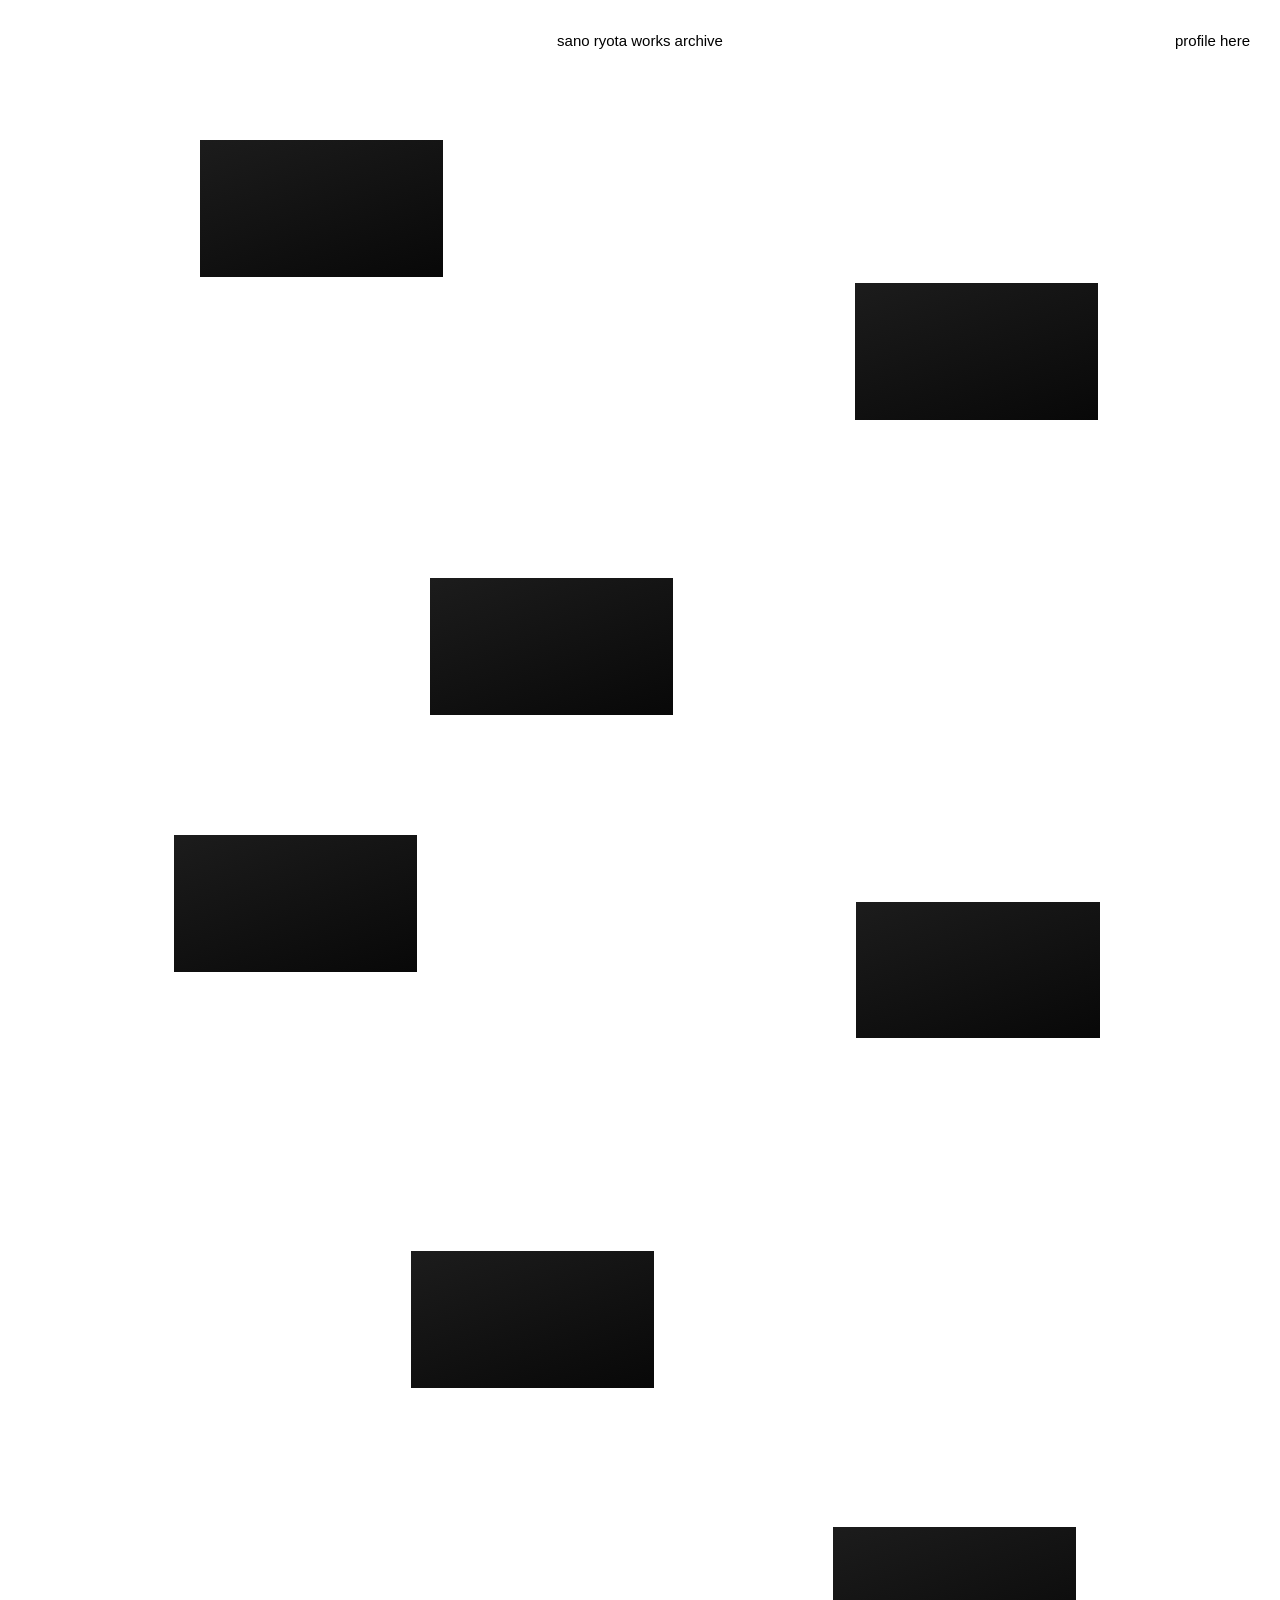
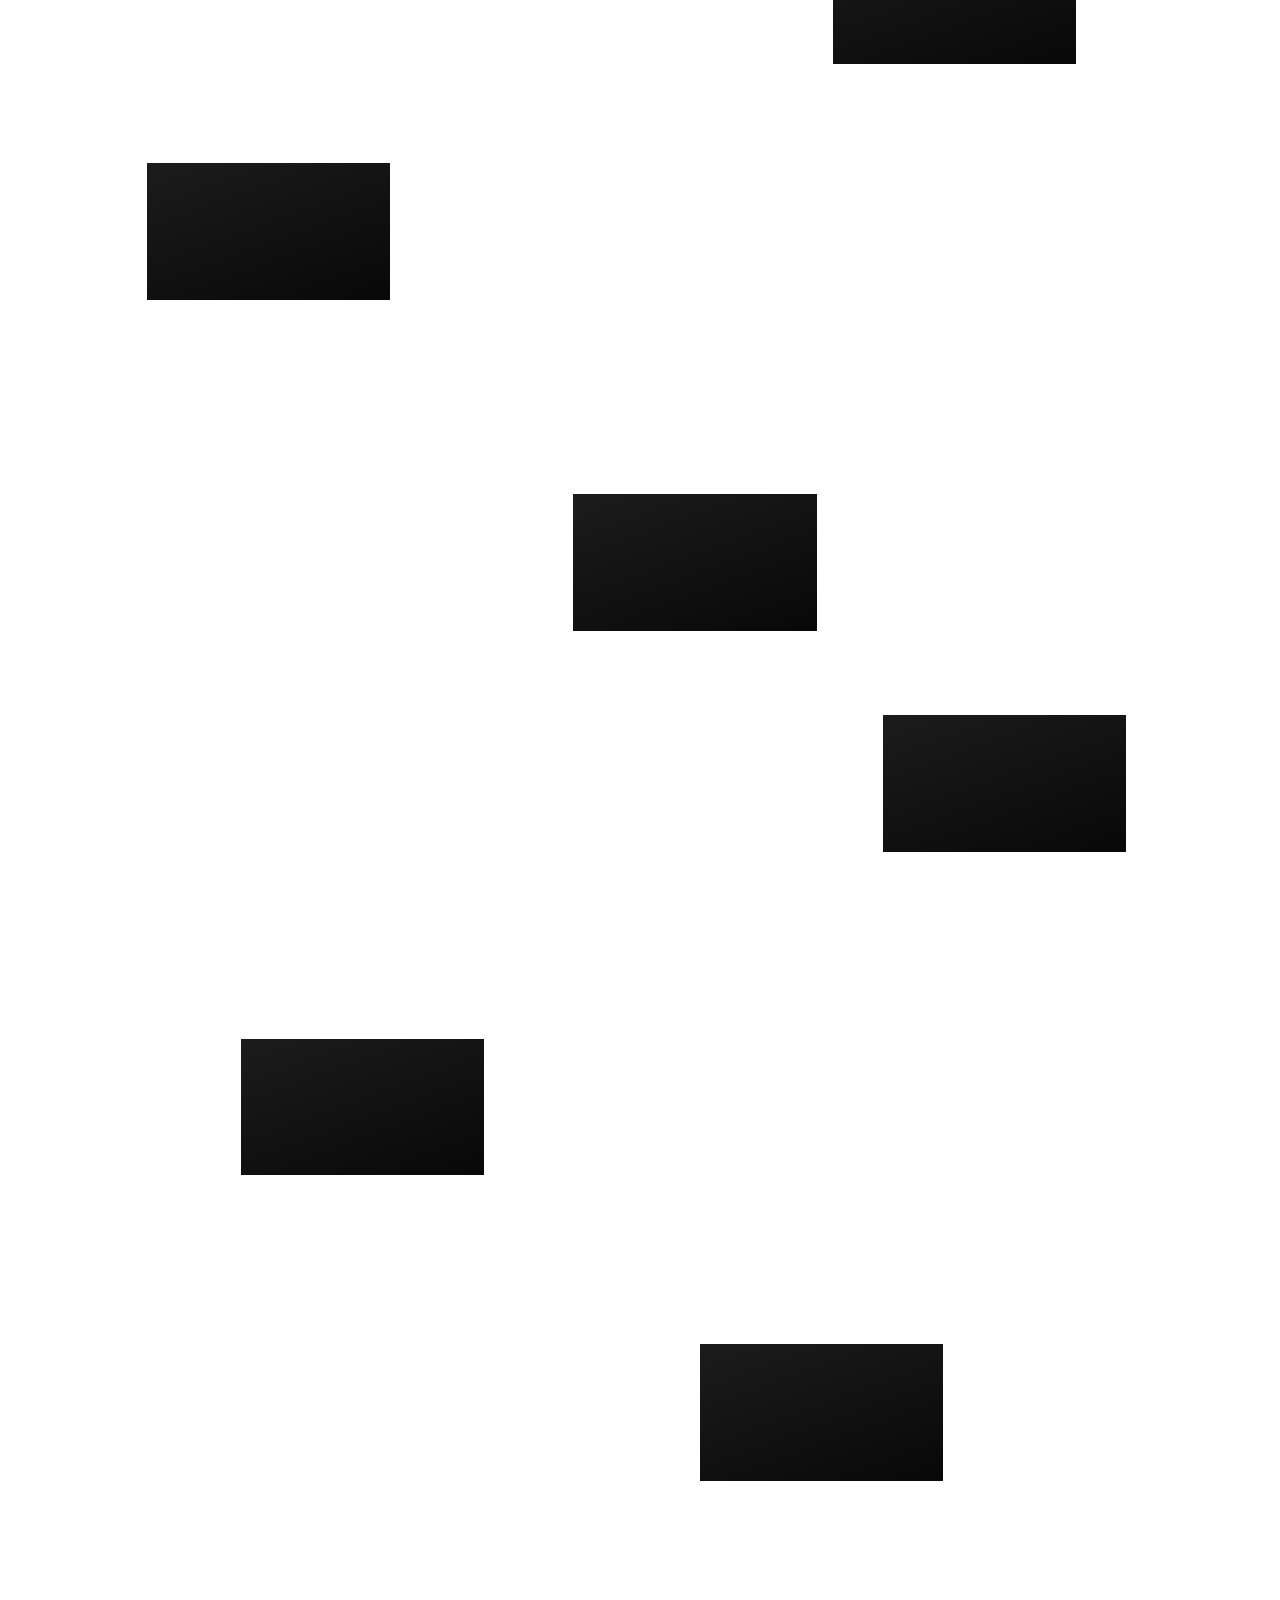
==== index.html @ 0f6a1871 "Add credit_heading_color / credit_body_color sheet keys for credit heading and contents colors Co-Au" ====
<!DOCTYPE html>
<html lang="ja">
<head>
<meta charset="UTF-8">
<meta name="viewport" content="width=device-width, initial-scale=1.0">
<meta name="theme-color" content="#ffffff">
<!-- ===== Google Analytics 4 ===== 測定IDの差し替えはこの下2か所(GA_ID)だけ ===== -->
<script>var GA_ID="G-K5GHBEW050";</script>
<script async src="https://www.googletagmanager.com/gtag/js?id=G-K5GHBEW050"></script>
<script>
  window.dataLayer=window.dataLayer||[];
  function gtag(){dataLayer.push(arguments);}
  gtag('js',new Date());
  /* GA4はIPを既定で匿名化（anonymize_ipは互換のため明示）。Google信号は無効でプライバシー最小配慮。Cookie同意バナーは付けない */
  gtag('config',GA_ID,{anonymize_ip:true,allow_google_signals:false});
</script>
<!-- gtag.js が読み込めなくても下のJSは typeof gtag==='function' ガードで安全 -->
<!-- ===== /GA4 ===== -->
<title>sano ryota works archive</title>
<!-- リンク共有時のプレビュー画像・タブのアイコン（site_image でシートから指定）-->
<meta property="og:title" id="ogTitle" content="sano ryota works archive">
<meta property="og:image" id="ogImage" content="https://lh3.googleusercontent.com/d/1kANZYppuxMJCWePFoMk7klaHJ8BlRE8Q=w800">
<meta name="twitter:card" content="summary_large_image">
<meta name="twitter:image" id="twImage" content="https://lh3.googleusercontent.com/d/1kANZYppuxMJCWePFoMk7klaHJ8BlRE8Q=w800">
<link rel="icon" id="favicon" href="https://lh3.googleusercontent.com/d/1UZ0m5Xl32j_JGDwNCfEBV87hP9CirErM=w1600">
<style>
  :root{
    --bg:#ffffff;--ink:#0a0a0a;--red:#ec3b27;
    --accent:#00DD58;  /* プロフィール/✕印/作品見出しの基調色 accent_color / 基調色 */
    --fs:15px;
    /* === トラッキング・行間・ウェイト（スプレッドシートで上書き可能 / イラレ感覚の数値）=== */
    /* 行間（行送り％：150 = 1.5倍）をセクション別に */
    --lh:1.5;          /* 全体        line_height         / 行間 */
    --title-lh:1.05;   /* 作品タイトル  title_line_height   / タイトル行間 */
    --credit-lh:1.55;  /* クレジット    credit_line_height  / クレジット行間 */
    --profile-lh:1.95; /* プロフィール本文 profile_line_height / プロフィール行間 */
    --desc-lh:1.95;    /* 作品説明文    desc_line_height    / 説明行間 */
    /* トラッキング（1/1000em：50 = 0.05em）。カーニングは 0 固定(font-kerning:none) */
    --tracking:0;      /* 全体のトラッキング  tracking / トラッキング */
    --label-gap:8px;   /* 年/カテゴリのサムネ端からの距離 label_gap / ラベル距離（px）*/
    --about-gap:0px;   /* 作品ページ ABOUT の上の余白 about_gap / ABOUT上余白（px）*/
    /* ウェイト（font-weight）をセクション別に */
    --title-w:700;     /* 作品タイトル  title_weight   / タイトルウェイト */
    --credit-w:400;    /* クレジット    credit_weight  / クレジットウェイト */
    --profile-w:400;   /* プロフィール本文 profile_weight / プロフィールウェイト */
    --desc-w:400;      /* 作品説明文    desc_weight    / 説明ウェイト */
    --label-w:400;     /* 年/カテゴリ   label_weight   / ラベルウェイト */
    --sans:"Helvetica Neue",Arial,"Yu Gothic",YuGothic,"游ゴシック体","游ゴシック","Hiragino Kaku Gothic ProN",sans-serif;
  }
  *{box-sizing:border-box;margin:0;padding:0;-webkit-tap-highlight-color:transparent;}
  button{-webkit-tap-highlight-color:transparent;outline:none;}
  html,body{background:var(--bg);color:var(--ink);overflow-x:hidden;}
  /* イラレ相当: カーニング0 / 役物規則なし / プロポーショナルメトリクスON */
  body{font-family:var(--sans);font-size:var(--fs);line-height:var(--lh);-webkit-font-smoothing:antialiased;
    letter-spacing:var(--tracking);
    font-kerning:none;                    /* カーニング0（ペアカーニング無効）*/
    font-feature-settings:"palt" 1;       /* プロポーショナルメトリクスON */
    text-spacing-trim:space-all;          /* 役物規則なし（約物の自動詰めをしない）*/
  }
  a{color:inherit;text-decoration:none;}
  /* スクロール最下部・左下のメッセージ（サイトタイトルと同じフォント・サイズ）*/
  .botmsg{display:none;position:relative;padding:24px 30px 30px;font-family:var(--sans);font-size:var(--fs);line-height:1.5;color:var(--ink);}
  .msg-trigger{cursor:pointer;display:inline-block;border-bottom:1px solid currentColor;}
  .msg-trigger::after{content:"✨";margin-left:.45em;border:0;animation:twinkle 1.3s steps(1,end) infinite;}
  @keyframes twinkle{50%{opacity:.15;}}
  .msg-reveal{display:none;max-width:680px;white-space:pre-wrap;color:var(--ink);}
  .botmsg.no-spark .msg-trigger{display:none;}          /* キラキラOFF時はトリガーごと無し（丸出し）*/
  .botmsg.no-spark .msg-reveal{animation:none;}         /* OFFはアニメ無しでプレーン表示 */
  .botmsg.show .msg-trigger{display:none;}
  .botmsg.show .msg-reveal{display:block;animation:reveal .8s cubic-bezier(.16,1,.3,1) both;}
  @keyframes reveal{from{opacity:0;filter:blur(10px);transform:translateY(10px) scale(.97);}
    to{opacity:1;filter:blur(0);transform:none;}}
  .spark{position:absolute;pointer-events:none;will-change:transform,opacity;animation:spark 1.1s ease-out forwards;}
  @keyframes spark{0%{opacity:0;transform:translateY(0) scale(.3) rotate(0);}
    25%{opacity:1;}
    100%{opacity:0;transform:translateY(-46px) scale(1.25) rotate(45deg);}}

  header{position:fixed;top:0;left:0;right:0;display:flex;justify-content:space-between;align-items:flex-start;
    padding:30px 30px;z-index:60;pointer-events:none;mix-blend-mode:difference;color:#fff;}
  header div{font-size:var(--fs);}
  header .center{position:absolute;left:50%;top:30px;transform:translateX(-50%);pointer-events:auto;cursor:pointer;}
  header .right{margin-left:auto;pointer-events:auto;cursor:pointer;display:inline-flex;align-items:center;}
  /* アイコンはヘッダー(反転合成)の外の別レイヤー。素の色のまま点滅 */
  .favico{position:fixed;width:var(--fs);height:var(--fs);object-fit:contain;z-index:61;cursor:pointer;animation:blink 1s steps(1,end) infinite;}
  @keyframes blink{50%{opacity:0;}}

  /* archive : airy %-scatter, fixed font */
  #stage{position:relative;width:100%;max-width:1500px;margin:0 auto;aspect-ratio:1600/4600;}
  .work{position:absolute;width:19%;cursor:pointer;}
  .thumb{position:relative;width:100%;aspect-ratio:16/9;overflow:hidden;background:#0c0c0c;}
  .thumb img{width:100%;height:100%;object-fit:cover;display:block;}
  .thumb .field{width:100%;height:100%;background:linear-gradient(160deg,#1c1c1c,#080808);}
  .thumb::after{content:"";position:absolute;inset:0;background:#000;opacity:0;transition:opacity .25s ease;}
  .work:hover .thumb::after{opacity:1;}                 /* hover = 黒 */
  .label{position:absolute;font-size:var(--fs);line-height:1;white-space:nowrap;color:var(--ink);font-weight:var(--label-w);--p:50%;--ph:20%;}
  /* 上ラベルは小文字ディセンダー(p,j等)の分だけ少し持ち上げ、サムネとの視覚距離を四辺で均一化 */
  .label.e-top{padding-bottom:.16em;}
  /* サムネ端からの距離は四辺とも一定（--label-gap, px指定可）*/
  .label.e-top{bottom:calc(100% + var(--label-gap));top:auto;left:var(--p);}
  .label.e-bottom{top:calc(100% + var(--label-gap));left:var(--p);}
  .label.e-left{right:calc(100% + var(--label-gap));left:auto;top:var(--p);}
  .label.e-right{left:calc(100% + var(--label-gap));top:var(--p);}

  /* overlays */
  .overlay{position:fixed;inset:0;background:#000;z-index:100;overflow-y:auto;display:flex;opacity:0;visibility:hidden;transition:opacity .5s ease .16s,visibility .5s ease;}
  .overlay.open{opacity:1;visibility:visible;transition:opacity .4s ease,visibility .4s ease;}
  /* 開閉アニメ：カードがふわっと上下しながらフェード。閉じる時もなめらかに */
  .sheet,.p-sheet{opacity:0;transform:translateY(28px) scale(.99);
    transition:opacity .5s ease .16s,transform .55s cubic-bezier(.22,1,.36,1) .16s;}
  .overlay.open .sheet,.overlay.open .p-sheet{opacity:1;transform:none;transition:opacity .45s ease,transform .55s cubic-bezier(.22,1,.36,1);}
  /* ✕印：開くときは回りながら出現。閉じるときは先に回転し始めてからゆっくり回って消える（回転は控えめ）*/
  /* 閉じる時：その場で少し回転しつつ、今より少し早めにフェードアウト */
  .closeX{opacity:0;transform:rotate(-70deg);transition:opacity .3s ease .08s,transform .5s ease;}
  .overlay.open .closeX{opacity:1;transform:none;transition:opacity .3s ease,transform .85s ease .05s;}
  /* ✕：サイズは画面幅で可変。位置は各カードの右上角に追従（狭い画面で被らず、広い画面で離れすぎない）*/
  #detail{--cw:min(95vw,1640px);}
  #profile{--cw:min(92vw,1120px);}
  .closeX{--x:clamp(104px,9vw,200px);position:fixed;top:clamp(14px,2vw,30px);
    right:max(18px,calc((100vw - var(--cw,min(95vw,1640px)))/2 - var(--x)*0.28));
    width:var(--x);height:var(--x);z-index:130;cursor:pointer;background:none;border:0;}
  .closeX:before,.closeX:after{content:"";position:absolute;left:50%;top:50%;width:calc(var(--x)*1.26);height:calc(var(--x)*0.158);background:var(--xc,var(--accent));}
  .closeX:before{transform:translate(-50%,-50%) rotate(45deg);}
  .closeX:after{transform:translate(-50%,-50%) rotate(-45deg);}
  .closeX:hover:before,.closeX:hover:after{background:#fff;}

  /* detail : video / title+meta / credit  = 3 separate columns (intentional) */
  .sheet{background:#fff;color:#000;width:95%;max-width:1640px;margin:auto;padding:56px 60px 60px;
    display:grid;grid-template-columns:2.3fr .8fr;gap:20px 46px;align-items:start;--wc:var(--accent);}
  .d-video{grid-column:1;grid-row:1;}
  .player{position:relative;width:100%;aspect-ratio:16/9;background:#111;overflow:hidden;}
  .player img{width:100%;height:100%;object-fit:cover;display:block;}
  .player .field{width:100%;height:100%;background:linear-gradient(160deg,#1c1c1c,#080808);}
  .player iframe{width:100%;height:100%;border:0;display:block;}
  .d-meta{grid-column:1;grid-row:2;}   /* タイトル/カテゴリ/制作年/受賞 を動画の下・ABOUTの上に */
  .d-meta h1{color:var(--wc);font-size:36px;font-weight:var(--title-w);line-height:var(--title-lh);}
  .d-meta .sub{color:var(--wc);font-size:var(--fs);line-height:1.4;margin-top:6px;}
  .d-meta .award{color:var(--ink);font-size:var(--fs);margin-top:10px;line-height:1.5;}
  /* 絵文字は Apple のものを使う */
  .label.trophy,.tEmoji{font-family:"Apple Color Emoji","Segoe UI Emoji","Noto Color Emoji",sans-serif;}
  /* トロフィー：作品ごとの歪んだループ(t-roam-i)に沿って一定速度で滑らかに進む */
  .label.trophy{line-height:1;white-space:normal;will-change:left,top;}
  @media (prefers-reduced-motion:reduce){.label.trophy{animation:none !important;}}
  .d-credit{grid-column:2;grid-row:1 / span 3;font-size:var(--fs);line-height:var(--credit-lh);font-weight:var(--credit-w);}
  .d-credit h2,.d-body h2{font-weight:400;font-size:var(--fs);margin-bottom:14px;}
  .d-body h2{color:var(--wc);}                              /* ABOUT見出しはアクセント */
  .d-credit h2{color:var(--credit-h-color,var(--wc));}      /* credit見出し色（既定=アクセント/作品色）credit_heading_color */
  .d-credit .role{color:var(--credit-txt-color,inherit);margin-top:14px;}  /* 役職色（既定=本文色）credit_body_color */
  .d-credit .role:first-of-type{margin-top:0;}
  .d-credit .nm{color:var(--credit-txt-color,#000);}        /* 名前色（既定=本文色）*/
  .d-body{grid-column:1;grid-row:3;font-size:var(--fs);line-height:var(--desc-lh);font-weight:var(--desc-w);max-width:700px;text-align:justify;margin-top:var(--about-gap);}
  .playbtn{position:absolute;left:50%;top:50%;transform:translate(-50%,-50%);width:82px;height:82px;border:0;border-radius:50%;background:var(--wc,var(--red));cursor:pointer;display:flex;align-items:center;justify-content:center;transition:transform .2s ease;}
  .playbtn:hover{transform:translate(-50%,-50%) scale(1.08);}
  .playbtn:after{content:"";border-left:26px solid #fff;border-top:16px solid transparent;border-bottom:16px solid transparent;margin-left:6px;}

  /* profile : same manner as detail (white card, 'credit'-style colored lowercase headers) */
  .p-sheet{background:#fff;color:#000;width:92%;max-width:1120px;margin:auto;padding:60px 64px 80px;--wc:var(--accent);}
  .p-name{color:var(--wc);font-size:40px;font-weight:700;letter-spacing:0;line-height:1.05;}
  .p-role{color:var(--wc);font-size:var(--fs);margin-top:6px;}
  .p-grid{display:grid;grid-template-columns:1.5fr .7fr;gap:56px;margin-top:48px;align-items:start;}
  .p-main{min-width:0;}                                  /* グリッド内のはみ出し防止 */
  .p-main section{margin-bottom:34px;}
  .p-main h3{color:var(--wc);font-size:var(--fs);font-weight:400;margin-bottom:14px;}
  .p-main p{font-size:var(--fs);line-height:var(--profile-lh);font-weight:var(--profile-w);max-width:620px;overflow-wrap:break-word;text-align:justify;}
  /* career / awards / skills：日付列＋内容列の2カラムグリッドで左右を揃える */
  /* row-gap は使わず行間(profile_line_height)で項目間隔を決める → セクション全体に効く */
  .p-list{display:grid;grid-template-columns:max-content 1fr;column-gap:18px;row-gap:0;font-size:var(--fs);line-height:var(--profile-lh);}
  .p-list dt{white-space:nowrap;color:#000;}
  .p-list dd{min-width:0;overflow-wrap:anywhere;}
  .p-list dd.full{grid-column:1/-1;}   /* 日付なし行は行頭(1列目左端)から */
  /* contact：横並び。下線=リンクが分かるよう維持 */
  .p-row{display:flex;gap:18px;font-size:var(--fs);line-height:var(--profile-lh);}
  .p-row span,.p-row a{min-width:0;overflow-wrap:anywhere;} /* 長文・長URLを折り返して右にはみ出さない */
  .p-row .k{min-width:92px;flex-shrink:0;}
  .p-contact .p-row .k{min-width:150px;}
  .p-main a{border-bottom:1px solid #000;}
  .p-photo .ph{width:100%;aspect-ratio:3/4;background:linear-gradient(160deg,#1c1c1c,#080808) center/cover no-repeat;}

  @media (max-width:760px){
    /* スマホ：タイトルは左、プロフィールは右で一段下げる */
    /* タイトルとプロフィールの上端を揃え、両方を少しだけ下げる */
    header{align-items:flex-start;padding:16px 18px;}
    header .center{position:static;left:auto;top:auto;transform:none;max-width:58%;}
    header .right{margin-left:auto;margin-top:0;}
    #stage{aspect-ratio:auto;max-width:none;padding:132px 20px 90px;}
    /* サムネはランダムに散らす（縦一列にしない）。端から端まで大きく振る */
    /* 横位置はJSが --mleft に入れた値を使う（モバイルのみ適用）*/
    .work{position:relative !important;left:auto !important;top:auto !important;width:54% !important;margin:0 0 108px var(--mleft,0) !important;}
    /* 上下ラベルは1行のまま（重なり防止）。横ラベルだけ収まらない時に折り返す */
    .label.e-left,.label.e-right{white-space:normal;max-width:22vw;}
    /* スマホ：visibilityを使わず、オーバーレイは常時表示・透明・クリック透過。
       カードは閉じ位置(画面下)に常駐し、transform だけでスライド開閉（即時非表示が起きない）*/
    /* 閉じ/閉じ中は透明(ホームが見える)、開いている間は白で全面カバー(ホームを隠す) */
    .overlay{background:transparent !important;opacity:1 !important;visibility:visible !important;pointer-events:none;display:block !important;transition:none !important;}
    .overlay.open{background:#fff !important;pointer-events:auto;}
    /* 閉じ：✕の回転を先に見せるため少し遅らせ、ゆっくりスライドダウン＋後半でフェードアウト */
    .sheet,.p-sheet{margin:0;width:100%;max-width:none;min-height:100vh;min-height:100dvh;
      opacity:0;transform:translateY(100vh);
      transition:transform 1s cubic-bezier(.4,0,.2,1) .16s, opacity 1s ease .16s !important;}
    /* 開く：遅延なしでスッと上がる（不透明はすぐ） */
    .overlay.open .sheet,.overlay.open .p-sheet{opacity:1 !important;transform:none !important;
      transition:transform .72s cubic-bezier(.32,.72,0,1), opacity .28s ease !important;}
    /* スマホでは✕ホバーで白くしない（タッチで張り付くため）*/
    .closeX:hover:before,.closeX:hover:after{background:var(--xc,var(--accent));}
    .closeX{top:14px;right:16px;width:104px;height:104px;}
    .closeX:before,.closeX:after{width:132px;height:20px;}
    /* min-height:100dvh でも行が引き伸ばされないよう上から詰める（内容が少ない時の大きな余白を防ぐ）*/
    .sheet{grid-template-columns:1fr;padding:26px 20px 46px;gap:18px;align-content:start;}
    .d-video,.d-meta,.d-credit,.d-body{grid-column:1 !important;grid-row:auto !important;}
    .d-meta h1{font-size:28px;}
    .p-sheet{padding:34px 22px 56px;}
    .p-name{font-size:30px;}
    .p-grid{grid-template-columns:1fr;gap:32px;margin-top:34px;}
    .p-photo{order:-1;max-width:260px;}
    /* コンタクト：横並びのまま詰めて、リンク(下線)が区切り線と紛れないようにする */
    .p-contact .p-row .k{min-width:84px;}
    .p-row{gap:12px;}
    .botmsg{padding:16px 18px 26px;}
  }
  @media (prefers-reduced-motion:reduce){*{transition:none !important;}}
</style>
</head>
<body>

<header>
  <div class="center" id="hTitle" onclick="goHome()">sano ryota works archive</div>
  <div class="right" id="hProfile" onclick="openProfile()"><span id="hProfileText">profile here</span></div>
</header>
<img class="favico" id="favicoTop" src="https://lh3.googleusercontent.com/d/1UZ0m5Xl32j_JGDwNCfEBV87hP9CirErM=w1600" alt="" onclick="openProfile()">

<main><div id="stage"></div></main>
<footer class="botmsg" id="botmsg">
  <span class="msg-trigger" id="msgTrigger" onclick="showMessage()">watch message from ryota sano</span>
  <div class="msg-reveal" id="bottomMsg"></div>
</footer>

<section id="detail" class="overlay" aria-hidden="true">
  <button class="closeX" id="dClose" aria-label="閉じる" onclick="closeAll()"></button>
  <div class="sheet" id="sheet">
    <div class="d-video"><div class="player" id="player"></div></div>
    <div class="d-meta"><h1 id="dTitle"></h1><div class="sub" id="dSub"></div><div class="award" id="dAward"></div></div>
    <div class="d-body" id="dBody"></div>
    <div class="d-credit" id="dCredit"></div>
  </div>
</section>

<section id="profile" class="overlay" aria-hidden="true">
  <button class="closeX" aria-label="閉じる" style="--xc:var(--accent)" onclick="closeAll()"></button>
  <div class="p-sheet" id="pSheet"></div>
</section>

<script>
/* ===== GA4 計測ヘルパー（gtag未読込でも落ちないようガード）=====
   ※スクロール深度・エンゲージメント時間などはGA4の「拡張計測機能」が標準で取得。
     ここで送るのは独自イベントのみ（scroll_bottom/engaged_browsing は名前が別なので二重計測にならない）。*/
function gaEv(name,params){ if(typeof gtag==="function") gtag("event",name,params||{}); }
let _gaWorkOpens=0, _gaEngaged=false, _gaCurTitle="";

/* ===== Google Sheet (col A = keyword, col B = value) ===== */
const SHEET_ID="17Mr0nny6o7xyvlWwVxq5igLhsAcyoX_6pp3pkvKRhbA";
/* 読み込むタブ（シート）名。""=一番左のシート。
   タブを分けたいときはここに名前を足す。後ろのタブが前のタブを上書き。 */
const SHEET_TABS=["", "profile", "works"];
function tabCSV(name){
  /* headers=0 必須：付けないと gviz が先頭行を見出しと誤判定し、
     プロフィール等の先頭キー群が1セルに結合されて反映されなくなる */
  const base=`https://docs.google.com/spreadsheets/d/${SHEET_ID}/gviz/tq?tqx=out:csv&headers=0`;
  return name?`${base}&sheet=${encodeURIComponent(name)}`:base;
}

/* ===== layout config (design only, not in sheet) ===== */
let PALETTE=["#00DD58","#2E7BFF","#FF4D3D","#FFC400","#B16CFF","#FF7A00"];
const layout=[
 {x:12,top:3,  yr:{e:"left",p:40,ph:36}, ca:{e:"bottom",p:10,ph:10}},
 {x:60,top:7,  yr:{e:"top",p:10,ph:10},  ca:{e:"bottom",p:55,ph:46}},
 {x:34,top:15, yr:{e:"left",p:30,ph:30}, ca:{e:"top",p:55,ph:50}},
 {x:6, top:23, yr:{e:"top",p:60,ph:46},  ca:{e:"bottom",p:10,ph:10}},
 {x:64,top:25, yr:{e:"top",p:15,ph:8},   ca:{e:"bottom",p:45,ph:40}},
 {x:28,top:34, yr:{e:"left",p:22,ph:24}, ca:{e:"bottom",p:50,ph:44}},
 {x:56,top:42, yr:{e:"top",p:55,ph:46},  ca:{e:"bottom",p:8,ph:8}},
 {x:10,top:48, yr:{e:"bottom",p:55,ph:46},ca:{e:"top",p:10,ph:10}},
 {x:40,top:56, yr:{e:"left",p:36,ph:36}, ca:{e:"top",p:55,ph:50}},
 {x:66,top:62, yr:{e:"top",p:15,ph:8},   ca:{e:"bottom",p:48,ph:42}},
 {x:18,top:71, yr:{e:"right",p:38,ph:44},ca:{e:"bottom",p:6,ph:6}},
 {x:46,top:80, yr:{e:"top",p:55,ph:44},  ca:{e:"left",p:30,ph:10}},
];
/* 作品の色：random=候補(PALETTE)から重複最小でランダム配分 / fixed=workN_colorで個別指定 */
let colors=[];
function shuffle(a){for(let i=a.length-1;i>0;i--){const j=Math.random()*(i+1)|0;[a[i],a[j]]=[a[j],a[i]];}return a;}
function recolor(){
  const W=layout.length;
  if(/^(fixed|固定)$/i.test((g("color_mode")||"").trim())){
    colors=layout.map((_,i)=>(g(`work${i+1}_color`)||"").trim()||PALETTE[i%PALETTE.length]||"#00DD58");
    return;
  }
  /* 候補を各色できるだけ均等(回数差≤1)に割り当て→シャッフル。被りを最小化 */
  const ps=shuffle((PALETTE&&PALETTE.length?PALETTE:["#00DD58"]).slice());
  const n=ps.length, base=Math.floor(W/n), extra=W%n, bag=[];
  ps.forEach((c,i)=>{const cnt=base+(i<extra?1:0);for(let k=0;k<cnt;k++)bag.push(c);});
  colors=shuffle(bag);
}
/* 初回の recolor() は DATA 定義後（boot）で呼ぶ（ここで呼ぶと DATA が未初期化でエラーになる）*/

/* ===== default content（シート未入力なら空。サンプルテキストは出さない）===== */
const DEMO_VIDEO="M7lc1UVf-VE"; /* workN_video 未入力時の埋め込みサンプル（差し替え可） */

const DEFAULTS={
  site_title:"sano ryota works archive",
  profile_label:"profile here",
  profile_name:"sano ryota",
  profile_role:"filmmaker / director",
  profile_about:"実写映像からプロジェクションマッピング等のフル3DCGまで横断した幅広い映像制作を行う。企画・演出から、編集・カラーグレーディング・サウンドデザインなどポストプロダクションまで一貫して担当し、最終的な作品のクオリティ担保を行う。チーム制作ではディレクターとして、演出意図を具体的な制作工程へ落とし込み、プロジェクトを牽引する。",
  profile_career:"2004.8  新潟県新潟市生まれ\n2020.4  万代高等学校 英語理数科 入学\n2023.4  長岡造形大学 デザイン学科 入学",
  profile_awards:"2025.4  大阪・関西万博 シャインハットプロジェクションマッピング 上映作品選出\n2025.11  東京国際プロジェクションマッピングアワードVol.10 上映作品選出\n2025.11  にいがたデジコングランプリ 動画部門 グランプリ受賞\n2026.4  ACジャパン広告学生賞 CM映像部門 優秀賞受賞",
  profile_skills:"DaVinci Resolve / Blender / Premiere Pro / Illustrator / Lightroom\nLanguage: English (TOEIC L&R 820, 英検 準1級)",
  profile_mail:"sanoryootaa@gmail.com",
  profile_instagram:"https://www.instagram.com/sanoryootaa/",
  profile_youtube:"https://www.youtube.com/@sanoryootaa",
  profile_photo:"",
  /* design : 行間（行送り％ 150=1.5倍）セクション別 */
  line_height:"150",
  title_line_height:"105",
  credit_line_height:"155",
  profile_line_height:"195",
  desc_line_height:"195",
  /* design : トラッキング（1/1000em 50=0.05em）。カーニングはCSSで0固定 */
  tracking:"0",
  /* 年/カテゴリのサムネ端からの距離（px）*/
  label_gap:"8",
  about_gap:"0",           /* 作品ページ ABOUT の上の余白（px）*/
  /* 色（プロフィールシートで変更可）*/
  bg_color:"#ffffff",      /* 背景色 */
  text_color:"#0a0a0a",    /* 文字色 */
  accent_color:"#00DD58",  /* プロフィール/✕印/作品見出しの基調色 */
  credit_heading_color:"", /* credit 見出しの色（空=アクセント/作品色）*/
  credit_body_color:"",    /* credit の役職・名前の色（空=本文色）*/
  work_colors:"",          /* 作品アクセント候補（カンマ区切り）空なら既定6色 */
  color_mode:"random",     /* random=候補から重複最小でランダム / fixed=workN_colorで個別指定 */
  site_image:"",           /* リンク共有時のプレビュー画像・タブのアイコン */
  trophy_speed:"1",        /* トロフィーの速さ（大きいほど速い。1=標準）*/
  message:"",              /* 最下部・左下に出すメッセージ */
  message_sparkle:"on",    /* メッセージのキラキラ演出 on/off */
  demo_video:DEMO_VIDEO,   /* workN_video が空の作品で使うフォールバック動画（URL/ID）*/
  /* design : ウェイト（400=標準, 700=太字）セクション別 */
  title_weight:"700",
  credit_weight:"400",
  profile_weight:"400",
  desc_weight:"400",
  label_weight:"400",
};

/* スプレッドシートで日本語キーでも書けるようにする別名 */
const KEY_ALIASES={
  "行間":"line_height",
  "タイトル行間":"title_line_height",
  "クレジット行間":"credit_line_height",
  "プロフィール行間":"profile_line_height",
  "説明行間":"desc_line_height",
  "トラッキング":"tracking",
  "ラベル距離":"label_gap",
  "ABOUT上余白":"about_gap",
  "背景色":"bg_color",
  "文字色":"text_color",
  "基調色":"accent_color",
  "クレジット見出し色":"credit_heading_color",
  "クレジット本文色":"credit_body_color",
  "作品色":"work_colors",
  "カラーモード":"color_mode",
  "サイト画像":"site_image",
  "OGP画像":"site_image",
  "トロフィー速度":"trophy_speed",
  "メッセージ":"message",
  "キラキラ":"message_sparkle",
  "デモ動画":"demo_video",
  "タイトルウェイト":"title_weight",
  "クレジットウェイト":"credit_weight",
  "プロフィールウェイト":"profile_weight",
  "説明ウェイト":"desc_weight",
  "ラベルウェイト":"label_weight",
};
for(let n=1;n<=layout.length;n++){        /* 未入力は空（サンプルを出さない）*/
  DEFAULTS[`work${n}_title`]="";
  DEFAULTS[`work${n}_category`]="";
  DEFAULTS[`work${n}_year`]="";
  DEFAULTS[`work${n}_thumb`]="";
  DEFAULTS[`work${n}_video`]="";
  DEFAULTS[`work${n}_desc`]="";
  DEFAULTS[`work${n}_credit`]="";
  DEFAULTS[`work${n}_award`]="";   /* 受賞歴。書かれている作品だけサムネにトロフィーを付ける */
  DEFAULTS[`work${n}_color`]="";   /* fixedモード時の作品ごとの色 */
}

/* トロフィー：作品ごとに「歪んだ閉ループ」を生成し、それに沿って一定速度で滑らかに進む（揺れない）。
   円ではなく各々違う形なので色々な方向へ動き、端でふわっと折り返す。 */
const rnd=(a,b)=>+(a+Math.random()*(b-a)).toFixed(1);
const trophy=layout.map((_,idx)=>{
  const N=14;                                  /* 頂点を増やして滑らかな円軌道に（跳ね返り感を消す）*/
  const start=Math.random()*Math.PI*2;
  const dir=Math.random()<.5?1:-1;             /* 回る向き */
  const rx=rnd(54,74), ry=rnd(60,84);          /* ループ半径(%) 少し外側へ */
  const wob=rnd(0.06,0.16), wph=Math.random()*Math.PI*2, wn=2+Math.floor(Math.random()*2); /* ゆるい楕円のうねり */
  const pts=[];
  for(let k=0;k<N;k++){
    const ang=start+dir*(k/N)*Math.PI*2;
    const m=1+wob*Math.sin(wn*ang+wph);        /* なだらかに半径を変化（カクつかない）*/
    pts.push([ +(50+Math.cos(ang)*rx*m).toFixed(1), +(50+Math.sin(ang)*ry*m).toFixed(1) ]);
  }
  return {pts, dur:rnd(3.5,6), delay:rnd(-6,0)};  /* 一定速度・位相ばらし */
});
/* 上で作った各ループを @keyframes として注入 */
(function injectTrophyKeyframes(){
  let css="";
  trophy.forEach((T,i)=>{
    let frames="";
    for(let k=0;k<=T.pts.length;k++){
      const p=T.pts[k%T.pts.length];
      frames+=`${(k/T.pts.length*100).toFixed(1)}%{left:${p[0]}%;top:${p[1]}%;}`;
    }
    css+=`@keyframes t-roam-${i}{${frames}}`;
  });
  const s=document.createElement("style");s.textContent=css;document.head.appendChild(s);
})();

/* ===== CSV ===== */
function parseCSV(t){const rows=[];let row=[],cur="",q=false;
  for(let i=0;i<t.length;i++){const c=t[i];
    if(q){if(c==='"'){if(t[i+1]==='"'){cur+='"';i++;}else q=false;}else cur+=c;}
    else{if(c==='"')q=true;else if(c===','){row.push(cur);cur="";}
      else if(c==='\n'){row.push(cur);rows.push(row);row=[];cur="";}
      else if(c!=='\r')cur+=c;}}
  if(cur!==""||row.length){row.push(cur);rows.push(row);}return rows;}

async function loadTab(name){
  try{
    const r=await fetch(tabCSV(name),{cache:"no-store"});
    if(!r.ok)return {};
    let text=await r.text();
    text=text.replace(/^﻿/,""); /* 先頭セルの BOM を除去（最初のキーが反応しない原因）*/
    const rows=parseCSV(text);const m={};
    rows.forEach(row=>{
      let k=(row[0]||"").trim();const v=(row[1]||"").trim();
      if(KEY_ALIASES[k])k=KEY_ALIASES[k]; /* 日本語キーを正規キーへ */
      if(k&&v)m[k]=v;});
    return m;
  }catch(e){return {};}
}
/* 複数タブを読み込んで結合（後ろのタブが優先）*/
async function loadSheet(){
  const maps=await Promise.all(SHEET_TABS.map(loadTab));
  return Object.assign({},...maps);
}

/* ===== helpers ===== */
function ytId(s){
  s=(s||"").trim();
  if(!s) s=(g("demo_video")||"").trim();   /* workN_video 未入力なら demo_video キーを使う */
  if(!s) return DEMO_VIDEO;
  const m=s.match(/(?:v=|youtu\.be\/|embed\/)([\w-]{6,})/);return m?m[1]:s;
}
/* Google Drive 等の共有リンクを <img> で表示できる直リンクへ変換 */
function imgURL(s){
  if(!s)return "";
  s=s.trim();
  const m=s.match(/\/d\/([\w-]+)/)||s.match(/[?&]id=([\w-]+)/);
  if(m)return `https://drive.google.com/thumbnail?id=${m[1]}&sz=w2000`;
  return s;
}
/* イラレ感覚の数値を CSS 値へ変換 */
function toLS(v){ /* 字詰め：トラッキング 1/1000em（50→0.05em）。単位付きはそのまま */
  v=(v+"").trim(); if(v==="")return "0";
  if(/[a-z%]/i.test(v))return v;
  const n=parseFloat(v); return isNaN(n)?"0":(n/1000)+"em";
}
function toLH(v){ /* 行間：行送り％（150→1.5）。1.5 のような倍率もそのまま受ける */
  v=(v+"").trim(); if(v==="")return "normal";
  if(v.endsWith("%"))return (parseFloat(v)/100)||"normal";
  const n=parseFloat(v); if(isNaN(n))return v;
  return n>=10 ? n/100 : n;
}
function toPX(v){ /* 数値だけなら px を補う。単位付きはそのまま */
  v=(v+"").trim(); if(v==="")return "0";
  return /[a-z%]/i.test(v)?v:v+"px";
}
function creditHTML(txt){
  return txt.split("\n").map(l=>{l=l.trim();if(!l)return "";
    return l.endsWith("/")?`<div class="role">${l}</div>`:`<div class="nm">${l}</div>`;}).join("");
}

/* ===== render ===== */
let DATA={};
function g(k){return (DATA[k]!=null&&DATA[k]!=="")?DATA[k]:DEFAULTS[k];}

/* 散らばりはそのまま、作品帯を左右中央に揃える（左右余白を均等化）＋もう少し右へ */
const WORK_W=19;
const X_SHIFT=((100-Math.max(...layout.map(L=>L.x+WORK_W)))-Math.min(...layout.map(L=>L.x)))/2;

/* 年・カテゴリのラベル位置を毎回ランダムに。年とカテゴリは別の辺に置き、
   画面端の作品では外側の辺(left/right)を避けて見切れを防ぐ */
const labelCfg=layout.map(L=>{
  const left=L.x+X_SHIFT;
  let allow=["top","bottom","left","right"];
  if(left<14) allow=allow.filter(e=>e!=="left");
  if(left+WORK_W>86) allow=allow.filter(e=>e!=="right");
  const pk=()=>allow[Math.floor(Math.random()*allow.length)];
  const e1=pk(); let e2; do{e2=pk();}while(e2===e1);
  const pp=()=>+(16+Math.random()*58).toFixed(0);   /* 辺上の位置 16〜74% */
  return {yr:{e:e1,p:pp()}, ca:{e:e2,p:pp()}};
});

/* PC：作品位置を毎回わずかに揺らす（順番・全体配置はそのまま）。
   縦はステージが非常に高いので小さめ＆やや下方向寄りにし、上はヘッダーに被らないようクランプ */
const jitter=layout.map(()=>({dx:rnd(-6,6), dy:rnd(-0.7,1.4)}));

/* スマホ用：毎回ランダムな横位置(margin-left%)。サイドにラベルが付く作品はその側に余白を確保し、画面外に出ないようにする */
const MWORK_W=54;                 /* スマホの作品幅(%) CSSと一致させる */
const M_SIDE=16;                  /* 左右ラベルに要る余白(%) */
const mobileX=labelCfg.map(c=>{
  let lo=2, hi=100-MWORK_W-2;     /* 既定 2%〜44% */
  if(c.yr.e==="left"||c.ca.e==="left")   lo=Math.max(lo,M_SIDE);
  if(c.yr.e==="right"||c.ca.e==="right") hi=Math.min(hi,100-MWORK_W-M_SIDE);
  return +(lo+Math.random()*(hi-lo)).toFixed(1);
});

function buildArchive(){
  const stage=document.getElementById("stage");stage.innerHTML="";
  const tSpeed=parseFloat(g("trophy_speed"))||1;   /* 大きいほど速い */
  layout.forEach((L,i)=>{
    const n=i+1,col=colors[i];
    const thumb=imgURL(g(`work${n}_thumb`));
    const el=document.createElement("div");el.className="work";
    el.style.left=(L.x+X_SHIFT+jitter[i].dx)+"%";
    el.style.top=Math.max(3,L.top+jitter[i].dy)+"%";   /* 上はヘッダーに被らないよう最低3% */
    el.style.setProperty("--mleft",mobileX[i]+"%");   /* スマホ時のランダム横位置（モバイルCSSでのみ適用。PCのabsoluteを右へずらさない）*/
    const inner=thumb?`<img src="${thumb}" alt="">`:`<div class="field"></div>`;
    const trophyHTML=g(`work${n}_award`)
      ?`<span class="label trophy" style="animation:t-roam-${i} ${(trophy[i].dur/tSpeed).toFixed(2)}s linear infinite;animation-delay:${(trophy[i].delay/tSpeed).toFixed(2)}s" title="${g(`work${n}_award`)}">🏆</span>`
      :"";
    const lc=labelCfg[i];
    el.innerHTML=`<div class="thumb">${inner}</div>`+
      `<span class="label year e-${lc.yr.e}" style="--p:${lc.yr.p}%;--ph:${lc.yr.p}%">${g(`work${n}_year`)}</span>`+
      `<span class="label cat e-${lc.ca.e}" style="--p:${lc.ca.p}%;--ph:${lc.ca.p}%">${g(`work${n}_category`)}</span>`+
      trophyHTML;
      el.addEventListener("click",()=>openDetail(n,col));
    stage.appendChild(el);
  });
}
function buildHeaderProfile(){
  document.getElementById("hTitle").textContent=g("site_title");
  document.getElementById("hProfileText").textContent=g("profile_label");
  const msg=g("message");
  document.getElementById("bottomMsg").textContent=msg;
  const fb=document.getElementById("botmsg");
  fb.style.display=msg?"block":"none";                     /* メッセージが有る時だけ表示（既定は非表示）*/
  const on=sparkleOn();
  fb.classList.toggle("no-spark",!on);                     /* キラキラ on/off */
  if(!on)fb.classList.add("show");                         /* OFFはトリガー無しで丸出し */
  placeFavico();
  /* タブ名・リンクプレビュー画像・アイコン */
  document.title=g("site_title");
  const sImg=imgURL(g("site_image"));
  document.getElementById("ogTitle").content=g("site_title");
  if(sImg){
    document.getElementById("ogImage").content=sImg;
    document.getElementById("twImage").content=sImg;
    document.getElementById("favicon").href=sImg;
  }
  /* 1行=1項目。先頭が日付(数字始まり)ならそれを左列、残りを右列に。区切りは半角/全角スペース・タブのいずれでもOK */
  const rows=s=>{
    const items=s.split("\n").filter(x=>x.trim()).map(line=>{
      line=line.trim();
      const m=line.match(/^([0-9][0-9.\/-]*)[\s　]+([\s\S]+)$/);
      if(m){const body=m[2].replace(/[\s　]+/g," ").trim();
        return `<dt>${m[1]}</dt><dd>${body}</dd>`;}
      return `<dd class="full">${line}</dd>`; /* 日付なしは2列ぶち抜きで行頭から */
    }).join("");
    return `<div class="p-list">${items}</div>`;
  };
  const photo=imgURL(g("profile_photo"));
  document.getElementById("pSheet").innerHTML=
    `<h1 class="p-name">${g("profile_name")}</h1>
     <div class="p-role">${g("profile_role")}</div>
     <div class="p-grid">
       <div class="p-main">
         <section><h3>about me</h3><p>${g("profile_about")}</p></section>
         <section><h3>career</h3>${rows(g("profile_career"))}</section>
         <section><h3>awards &amp; screenings</h3>${rows(g("profile_awards"))}</section>
         <section><h3>skills</h3>${rows(g("profile_skills"))}</section>
         <section class="p-contact"><h3>contact</h3>
           <div class="p-row"><span class="k">mail</span><a href="mailto:${g("profile_mail")}" onclick="gaEv('contact_click',{label:'mail'})">${g("profile_mail")}</a></div>
           <div class="p-row"><span class="k">instagram</span><a href="${g("profile_instagram")}" target="_blank" rel="noopener" onclick="gaEv('sns_click',{platform:'instagram'})">${g("profile_instagram").replace(/^https?:\/\/(www\.)?/,"")}</a></div>
           <div class="p-row"><span class="k">youtube</span><a href="${g("profile_youtube")}" target="_blank" rel="noopener" onclick="gaEv('sns_click',{platform:'youtube'})">${g("profile_youtube").replace(/^https?:\/\/(www\.)?/,"")}</a></div>
         </section>
       </div>
       <div class="p-photo"><div class="ph" ${photo?`style="background-image:url('${photo}')"`:""}></div></div>
     </div>`;
}

/* ===== detail ===== */
const detail=document.getElementById("detail");
function openDetail(n,col){
  document.getElementById("sheet").style.setProperty("--wc",col);
  document.getElementById("dClose").style.setProperty("--xc",col);
  const thumb=imgURL(g(`work${n}_thumb`));
  const poster=thumb?`<img src="${thumb}" alt="">`:`<div class="field"></div>`;
  document.getElementById("player").innerHTML=
    poster+`<button class="playbtn" aria-label="再生" onclick="playVideo('${ytId(g(`work${n}_video`))}')"></button>`;
  document.getElementById("dTitle").textContent=g(`work${n}_title`);
  document.getElementById("dSub").textContent=`${g(`work${n}_category`)}, ${g(`work${n}_year`)}`;
  const aw=g(`work${n}_award`);
  document.getElementById("dAward").innerHTML=aw?`<span class="tEmoji">🏆</span> ${aw}`:"";
  document.getElementById("dCredit").innerHTML=`<h2>credit</h2>`+creditHTML(g(`work${n}_credit`));
  const body=document.getElementById("dBody");
  body.innerHTML=`<h2>about</h2><span class="d-text"></span>`;
  body.querySelector(".d-text").textContent=g(`work${n}_desc`);
  show(detail);
  setState("#work-"+n);
  /* GA4: 作品ポップアップを開いた（作品別閲覧数）+ 1訪問で2回以上開いたら engaged_browsing を1回だけ */
  _gaCurTitle=g(`work${n}_title`);
  gaEv("work_open",{work_title:g(`work${n}_title`),work_category:g(`work${n}_category`),work_date:g(`work${n}_year`)});
  if(++_gaWorkOpens>=2 && !_gaEngaged){_gaEngaged=true;gaEv("engaged_browsing");}
}
function playVideo(id){
  document.getElementById("player").innerHTML=
    `<iframe src="https://www.youtube-nocookie.com/embed/${id}?autoplay=1&rel=0" title="video" allow="autoplay; encrypted-media; fullscreen" allowfullscreen></iframe>`;
  /* GA4: 再生ボタンは autoplay=1 で即再生されるため、ここを「再生開始」とみなして送信。
     ※YouTube IFrame Player API での厳密な再生検知は、既存の埋め込み実装を変えるリスク・複雑化を避けるため未使用。 */
  gaEv("video_play",{work_title:_gaCurTitle});
}
function openProfile(){show(document.getElementById("profile"));setState("#profile");gaEv("about_open");}
/* サイトタイトル：全て閉じてトップへスクロール */
function goHome(){closeAll();window.scrollTo({top:0,behavior:"smooth"});}
/* キラキラ演出のon/off（off,0,false,no,オフ,なし でOFF）*/
function sparkleOn(){return !/^(off|0|false|no|オフ|なし)$/i.test((g("message_sparkle")||"").trim());}
/* メッセージを開く＋無駄にキラキラ */
function showMessage(){
  const f=document.getElementById("botmsg");if(!f)return;
  f.classList.add("show");
  if(!sparkleOn())return;                 /* OFFならスパークルを出さない */
  for(let i=0;i<18;i++){
    const s=document.createElement("span");s.className="spark";s.textContent="✨";
    s.style.left=(20+Math.random()*300)+"px";
    s.style.top=(16+Math.random()*52)+"px";
    s.style.fontSize=(9+Math.random()*15)+"px";
    s.style.animationDelay=(Math.random()*0.55).toFixed(2)+"s";
    f.appendChild(s);
    setTimeout(()=>s.remove(),2200);
  }
}
/* 点滅アイコンを「profile here」テキストの直前に配置（小文字に合わせ少し下げる）*/
function placeFavico(){
  const t=document.getElementById("hProfileText"),ic=document.getElementById("favicoTop");
  if(!t||!ic)return;
  const r=t.getBoundingClientRect();
  ic.style.top=(r.top+r.height*0.5-ic.offsetHeight/2+2)+"px";
  ic.style.left=(r.left-ic.offsetWidth-7)+"px";
}
window.addEventListener("resize",placeFavico);
window.addEventListener("load",placeFavico);
function show(n){n.classList.add("open");n.setAttribute("aria-hidden","false");n.scrollTop=0;document.body.style.overflow="hidden";placeCloseX();}
/* ✕をカードの右上角に合わせる（広い画面=中央寄りのカード角へ、背の高い内容=上端付近へ）。
   スマホは固定配置のままにするため何もしない（CSSに任せる）。*/
function placeCloseX(){
  const mobile=window.innerWidth<=760;
  document.querySelectorAll(".overlay").forEach(ov=>{
    const x=ov.querySelector(".closeX");if(!x)return;
    if(mobile||!ov.classList.contains("open")){x.style.top=x.style.left=x.style.right="";return;}
    const card=ov.querySelector(".sheet,.p-sheet");if(!card)return;
    const xw=x.offsetWidth;
    const cardTop=card.offsetTop-ov.scrollTop;                 /* transformの影響を受けない実位置 */
    const cardRight=card.offsetLeft+card.offsetWidth;
    x.style.top=Math.max(14,cardTop-xw*0.30)+"px";
    x.style.left=Math.min(window.innerWidth-xw,cardRight-xw*0.72)+"px";
    x.style.right="auto";
  });
}
window.addEventListener("resize",placeCloseX);
function closeAll(){
  document.querySelectorAll(".overlay").forEach(o=>{o.classList.remove("open");o.setAttribute("aria-hidden","true");});
  document.getElementById("player").innerHTML="";document.body.style.overflow="";
  setState("");
}
document.addEventListener("keydown",e=>{if(e.key==="Escape")closeAll();});

/* ===== 状態保持：URLハッシュに現在の表示を記録し、再読み込みで復元 ===== */
function setState(h){history.replaceState(null,"",h||location.pathname+location.search);}
function restoreState(){
  const h=location.hash;
  if(h==="#profile"){openProfile();return;}
  const m=h.match(/^#work-(\d+)$/);
  if(m){const n=+m[1];if(n>=1&&n<=layout.length)openDetail(n,colors[n-1]);}
}

/* ===== design : 字詰め・行間をスプレッドシート値で反映 ===== */
function applyDesign(){
  const r=document.documentElement.style;
  const lh=(v,k)=>r.setProperty(v,toLH(g(k)));
  const ls=(v,k)=>r.setProperty(v,toLS(g(k)));
  /* 行間（行送り％）*/
  lh("--lh",        "line_height");
  lh("--title-lh",  "title_line_height");
  lh("--credit-lh", "credit_line_height");
  lh("--profile-lh","profile_line_height");
  lh("--desc-lh",   "desc_line_height");
  /* トラッキング（1/1000em）。カーニングはCSSで0固定 */
  ls("--tracking","tracking");
  /* ラベル距離・ABOUT上余白（px）*/
  r.setProperty("--label-gap",toPX(g("label_gap")));
  r.setProperty("--about-gap",toPX(g("about_gap")));
  /* 色 */
  r.setProperty("--bg",    g("bg_color"));
  r.setProperty("--ink",   g("text_color"));
  r.setProperty("--accent",g("accent_color"));
  /* creditの色（空なら削除→CSSのフォールバックが効く）*/
  r.setProperty("--credit-h-color",g("credit_heading_color")||"");
  r.setProperty("--credit-txt-color",g("credit_body_color")||"");
  /* ウェイト */
  r.setProperty("--title-w",  g("title_weight"));
  r.setProperty("--credit-w", g("credit_weight"));
  r.setProperty("--profile-w",g("profile_weight"));
  r.setProperty("--desc-w",   g("desc_weight"));
  r.setProperty("--label-w",  g("label_weight"));
}

/* ===== boot : render defaults, then overlay sheet values if available ===== */
function renderAll(){applyDesign();buildArchive();buildHeaderProfile();}
/* 読み込み中に既定(サンプル)テキストが見えないよう、初回描画はシート取得後に実行。
   取得できなかった場合も、その時点で既定値でフォールバック描画する。 */
loadSheet().then(m=>{
  if(Object.keys(m).length){
    DATA=m;
    const wc=(m.work_colors||"").split(",").map(s=>s.trim()).filter(Boolean);
    if(wc.length){PALETTE=wc;}             /* 候補色をシートで上書き */
  }
  recolor();                                /* color_mode / workN_color / work_colors を反映 */
  renderAll();
  restoreState();
});

/* GA4: 最下部(aboutメッセージ枠)が表示されたら scroll_bottom を1回だけ。
   IntersectionObserverで監視するだけなので既存のabout出現アニメには干渉しない。
   ※GA4拡張計測のscroll(90%)とは別名の独自イベントなので二重計測にならない。 */
(function(){
  const t=document.getElementById("botmsg");
  if(!t || !("IntersectionObserver" in window)) return;
  let sent=false;
  const io=new IntersectionObserver(es=>{
    es.forEach(e=>{ if(e.isIntersecting && !sent){ sent=true; gaEv("scroll_bottom"); io.disconnect(); } });
  });
  io.observe(t);
})();
</script>
</body>
</html>
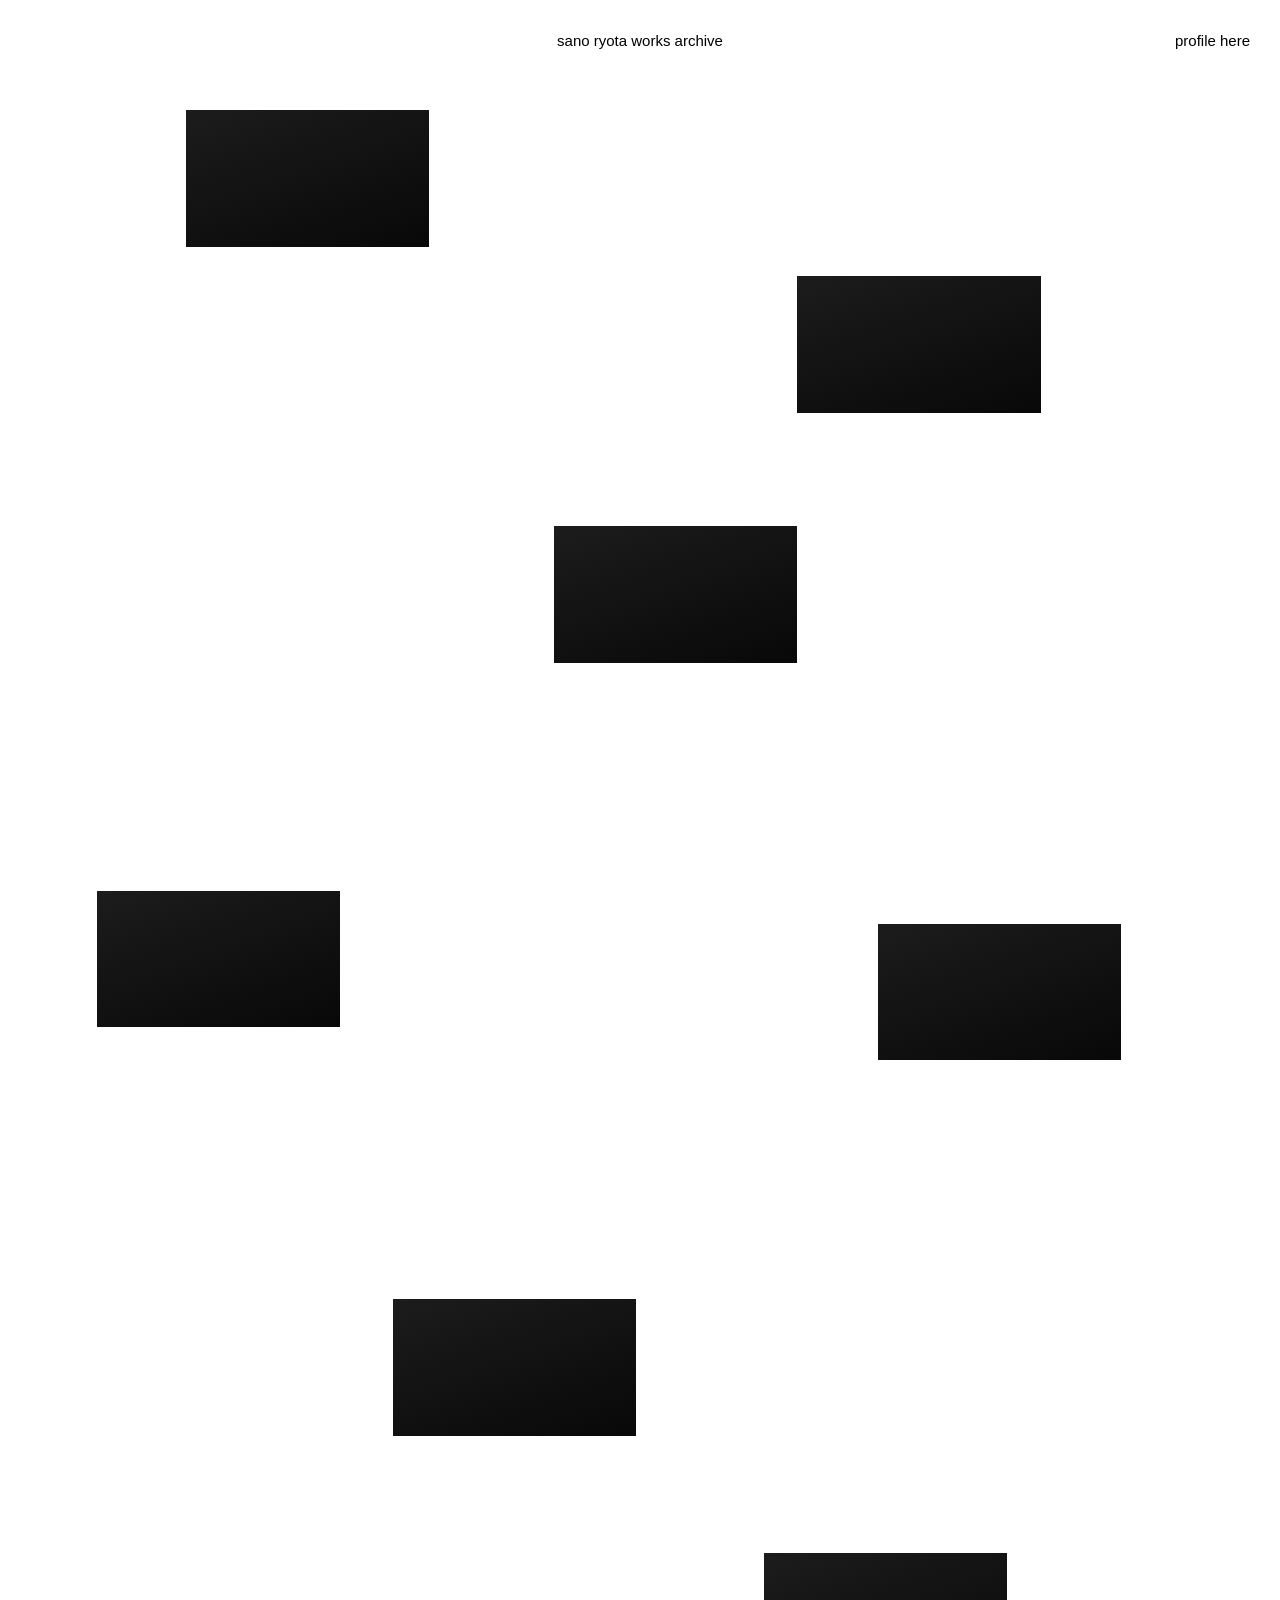
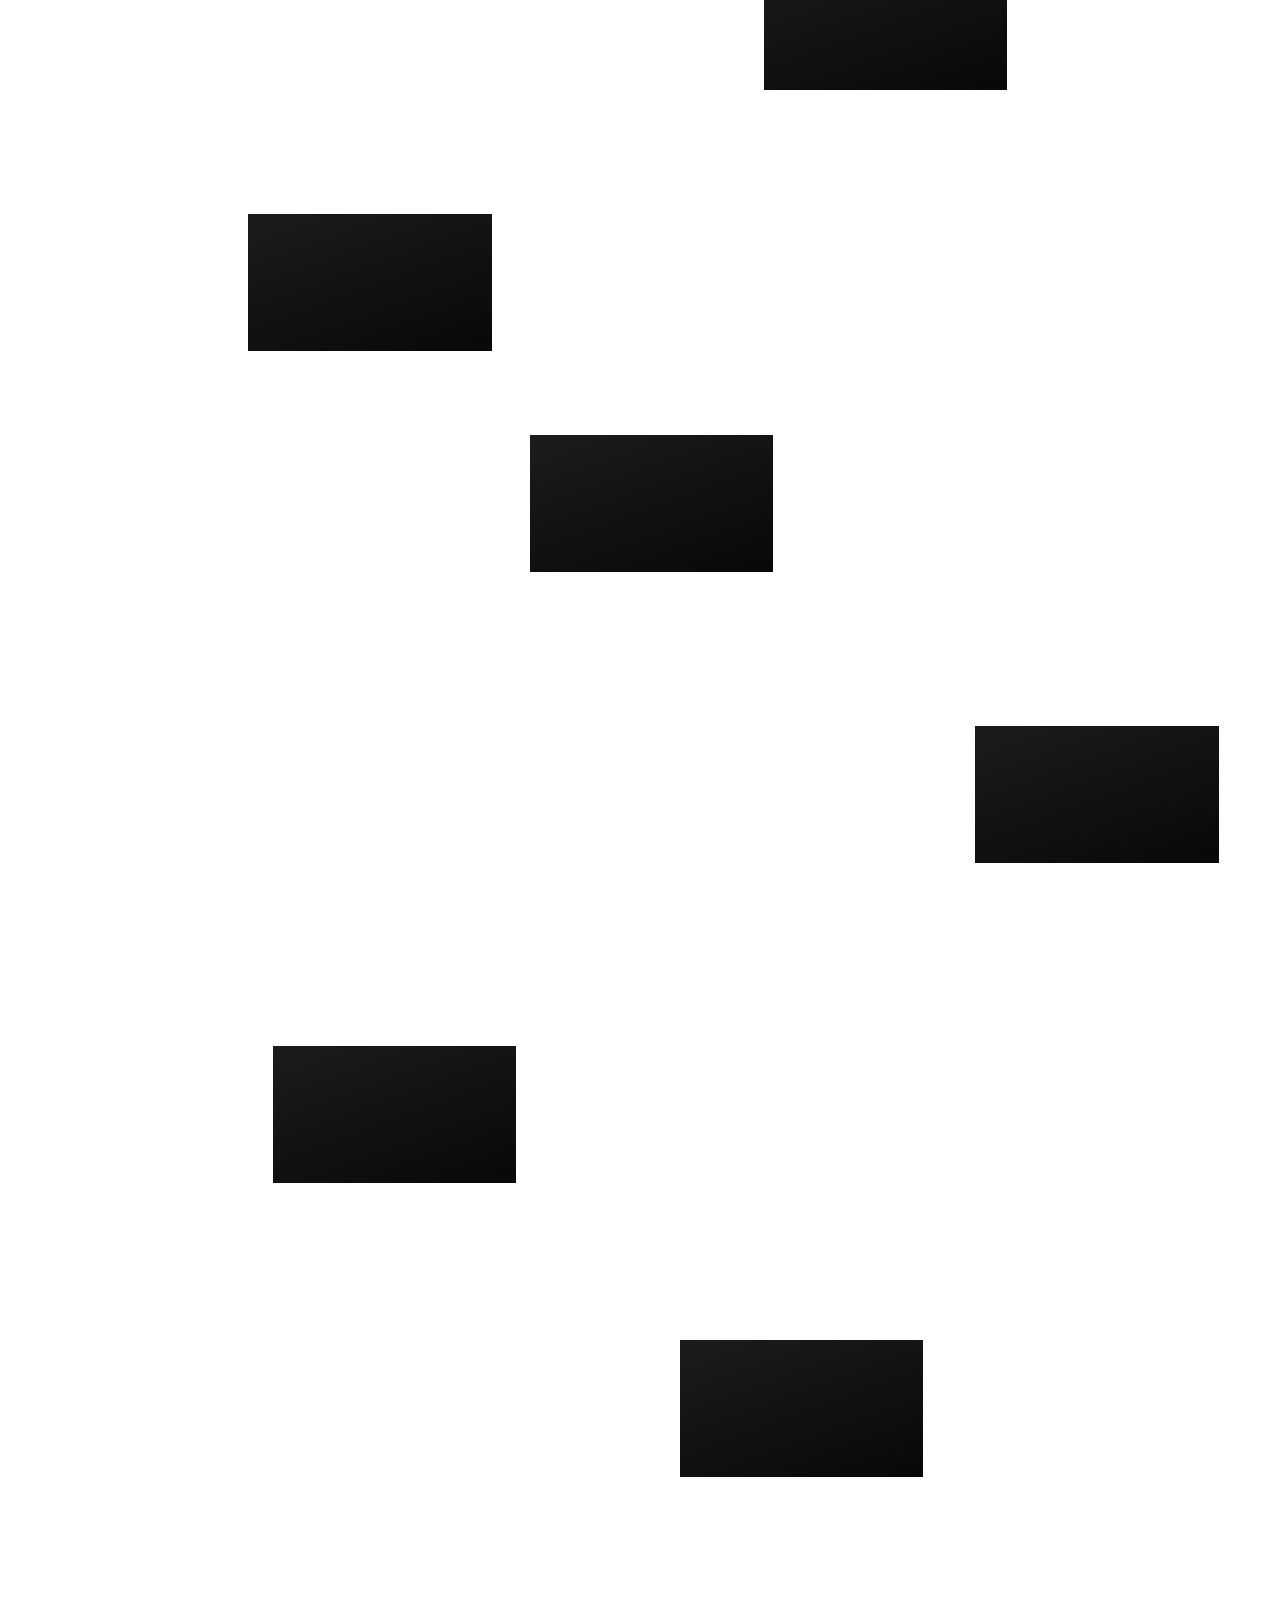
==== commit bf605e90: "Harden rendering & UX: HTML escaping, lazy thumbs, Back-to-close, a11y - Add esc() and apply to all " ====
--- a/index.html
+++ b/index.html
@@ -87,6 +87,8 @@
   /* archive : airy %-scatter, fixed font */
   #stage{position:relative;width:100%;max-width:1500px;margin:0 auto;aspect-ratio:1600/4600;}
   .work{position:absolute;width:19%;cursor:pointer;}
+  /* キーボード操作時のフォーカスを可視化（マウス操作では出さない）*/
+  .work:focus-visible,header [role=button]:focus-visible,.closeX:focus-visible,.msg-trigger:focus-visible{outline:2px solid var(--accent);outline-offset:3px;}
   .thumb{position:relative;width:100%;aspect-ratio:16/9;overflow:hidden;background:#0c0c0c;}
   .thumb img{width:100%;height:100%;object-fit:cover;display:block;}
   .thumb .field{width:100%;height:100%;background:linear-gradient(160deg,#1c1c1c,#080808);}
@@ -216,24 +218,30 @@
     .p-row{gap:12px;}
     .botmsg{padding:16px 18px 26px;}
   }
-  @media (prefers-reduced-motion:reduce){*{transition:none !important;}}
+  @media (prefers-reduced-motion:reduce){
+    *{transition:none !important;}
+    /* 装飾の無限アニメも止める（点滅アイコン・キラキラ・スパーク）*/
+    .favico{animation:none !important;}
+    .msg-trigger::after{animation:none !important;}
+    .spark{animation:none !important;display:none !important;}
+  }
 </style>
 </head>
 <body>
 
 <header>
-  <div class="center" id="hTitle" onclick="goHome()">sano ryota works archive</div>
-  <div class="right" id="hProfile" onclick="openProfile()"><span id="hProfileText">profile here</span></div>
+  <div class="center" id="hTitle" role="button" tabindex="0" onclick="goHome()" onkeydown="if(event.key==='Enter'||event.key===' '){event.preventDefault();goHome();}">sano ryota works archive</div>
+  <div class="right" id="hProfile" role="button" tabindex="0" onclick="openProfile()" onkeydown="if(event.key==='Enter'||event.key===' '){event.preventDefault();openProfile();}"><span id="hProfileText">profile here</span></div>
 </header>
 <img class="favico" id="favicoTop" src="https://lh3.googleusercontent.com/d/1UZ0m5Xl32j_JGDwNCfEBV87hP9CirErM=w1600" alt="" onclick="openProfile()">
 
 <main><div id="stage"></div></main>
 <footer class="botmsg" id="botmsg">
-  <span class="msg-trigger" id="msgTrigger" onclick="showMessage()">watch message from ryota sano</span>
+  <span class="msg-trigger" id="msgTrigger" role="button" tabindex="0" onclick="showMessage()" onkeydown="if(event.key==='Enter'||event.key===' '){event.preventDefault();showMessage();}">watch message from ryota sano</span>
   <div class="msg-reveal" id="bottomMsg"></div>
 </footer>
 
-<section id="detail" class="overlay" aria-hidden="true">
+<section id="detail" class="overlay" role="dialog" aria-modal="true" aria-label="作品詳細" aria-hidden="true">
   <button class="closeX" id="dClose" aria-label="閉じる" onclick="closeAll()"></button>
   <div class="sheet" id="sheet">
     <div class="d-video"><div class="player" id="player"></div></div>
@@ -243,7 +251,7 @@
   </div>
 </section>
 
-<section id="profile" class="overlay" aria-hidden="true">
+<section id="profile" class="overlay" role="dialog" aria-modal="true" aria-label="プロフィール" aria-hidden="true">
   <button class="closeX" aria-label="閉じる" style="--xc:var(--accent)" onclick="closeAll()"></button>
   <div class="p-sheet" id="pSheet"></div>
 </section>
@@ -450,18 +458,21 @@
 }
 
 /* ===== helpers ===== */
+/* シート値を innerHTML/属性へ入れる前のHTMLエスケープ（本人入力でも & < > " ' で崩れないように）*/
+function esc(s){return (s==null?"":String(s)).replace(/[&<>"']/g,c=>({"&":"&amp;","<":"&lt;",">":"&gt;",'"':"&quot;","'":"&#39;"}[c]));}
 function ytId(s){
   s=(s||"").trim();
   if(!s) s=(g("demo_video")||"").trim();   /* workN_video 未入力なら demo_video キーを使う */
   if(!s) return DEMO_VIDEO;
   const m=s.match(/(?:v=|youtu\.be\/|embed\/)([\w-]{6,})/);return m?m[1]:s;
 }
-/* Google Drive 等の共有リンクを <img> で表示できる直リンクへ変換 */
-function imgURL(s){
+/* Google Drive 等の共有リンクを <img> で表示できる直リンクへ変換。
+   w=表示幅の目安（一覧サムネは小さめ=軽く、詳細ポスターは大きめ）*/
+function imgURL(s,w){
   if(!s)return "";
   s=s.trim();
   const m=s.match(/\/d\/([\w-]+)/)||s.match(/[?&]id=([\w-]+)/);
-  if(m)return `https://drive.google.com/thumbnail?id=${m[1]}&sz=w2000`;
+  if(m)return `https://drive.google.com/thumbnail?id=${m[1]}&sz=w${w||2000}`;
   return s;
 }
 /* イラレ感覚の数値を CSS 値へ変換 */
@@ -482,7 +493,7 @@
 }
 function creditHTML(txt){
   return txt.split("\n").map(l=>{l=l.trim();if(!l)return "";
-    return l.endsWith("/")?`<div class="role">${l}</div>`:`<div class="nm">${l}</div>`;}).join("");
+    return l.endsWith("/")?`<div class="role">${esc(l)}</div>`:`<div class="nm">${esc(l)}</div>`;}).join("");
 }
 
 /* ===== render ===== */
@@ -525,21 +536,25 @@
   const tSpeed=parseFloat(g("trophy_speed"))||1;   /* 大きいほど速い */
   layout.forEach((L,i)=>{
     const n=i+1,col=colors[i];
-    const thumb=imgURL(g(`work${n}_thumb`));
+    const thumb=imgURL(g(`work${n}_thumb`),800);   /* 一覧サムネは小さめで軽く（詳細はw2000）*/
     const el=document.createElement("div");el.className="work";
     el.style.left=(L.x+X_SHIFT+jitter[i].dx)+"%";
     el.style.top=Math.max(3,L.top+jitter[i].dy)+"%";   /* 上はヘッダーに被らないよう最低3% */
     el.style.setProperty("--mleft",mobileX[i]+"%");   /* スマホ時のランダム横位置（モバイルCSSでのみ適用。PCのabsoluteを右へずらさない）*/
-    const inner=thumb?`<img src="${thumb}" alt="">`:`<div class="field"></div>`;
+    const title=g(`work${n}_title`);
+    el.setAttribute("role","button");el.setAttribute("tabindex","0");   /* キーボード操作で開けるように */
+    if(title)el.setAttribute("aria-label",title);
+    const inner=thumb?`<img src="${esc(thumb)}" alt="${esc(title)}" loading="lazy">`:`<div class="field"></div>`;
     const trophyHTML=g(`work${n}_award`)
-      ?`<span class="label trophy" style="animation:t-roam-${i} ${(trophy[i].dur/tSpeed).toFixed(2)}s linear infinite;animation-delay:${(trophy[i].delay/tSpeed).toFixed(2)}s" title="${g(`work${n}_award`)}">🏆</span>`
+      ?`<span class="label trophy" style="animation:t-roam-${i} ${(trophy[i].dur/tSpeed).toFixed(2)}s linear infinite;animation-delay:${(trophy[i].delay/tSpeed).toFixed(2)}s" title="${esc(g(`work${n}_award`))}">🏆</span>`
       :"";
     const lc=labelCfg[i];
     el.innerHTML=`<div class="thumb">${inner}</div>`+
-      `<span class="label year e-${lc.yr.e}" style="--p:${lc.yr.p}%;--ph:${lc.yr.p}%">${g(`work${n}_year`)}</span>`+
-      `<span class="label cat e-${lc.ca.e}" style="--p:${lc.ca.p}%;--ph:${lc.ca.p}%">${g(`work${n}_category`)}</span>`+
+      `<span class="label year e-${lc.yr.e}" style="--p:${lc.yr.p}%;--ph:${lc.yr.p}%">${esc(g(`work${n}_year`))}</span>`+
+      `<span class="label cat e-${lc.ca.e}" style="--p:${lc.ca.p}%;--ph:${lc.ca.p}%">${esc(g(`work${n}_category`))}</span>`+
       trophyHTML;
       el.addEventListener("click",()=>openDetail(n,col));
+      el.addEventListener("keydown",e=>{if(e.key==="Enter"||e.key===" "){e.preventDefault();openDetail(n,col);}});
     stage.appendChild(el);
   });
 }
@@ -569,54 +584,61 @@
       line=line.trim();
       const m=line.match(/^([0-9][0-9.\/-]*)[\s　]+([\s\S]+)$/);
       if(m){const body=m[2].replace(/[\s　]+/g," ").trim();
-        return `<dt>${m[1]}</dt><dd>${body}</dd>`;}
-      return `<dd class="full">${line}</dd>`; /* 日付なしは2列ぶち抜きで行頭から */
+        return `<dt>${esc(m[1])}</dt><dd>${esc(body)}</dd>`;}
+      return `<dd class="full">${esc(line)}</dd>`; /* 日付なしは2列ぶち抜きで行頭から */
     }).join("");
     return `<div class="p-list">${items}</div>`;
   };
   const photo=imgURL(g("profile_photo"));
+  const mail=g("profile_mail"),ig=g("profile_instagram"),yt=g("profile_youtube");
   document.getElementById("pSheet").innerHTML=
-    `<h1 class="p-name">${g("profile_name")}</h1>
-     <div class="p-role">${g("profile_role")}</div>
+    `<h1 class="p-name">${esc(g("profile_name"))}</h1>
+     <div class="p-role">${esc(g("profile_role"))}</div>
      <div class="p-grid">
        <div class="p-main">
-         <section><h3>about me</h3><p>${g("profile_about")}</p></section>
+         <section><h3>about me</h3><p>${esc(g("profile_about"))}</p></section>
          <section><h3>career</h3>${rows(g("profile_career"))}</section>
          <section><h3>awards &amp; screenings</h3>${rows(g("profile_awards"))}</section>
          <section><h3>skills</h3>${rows(g("profile_skills"))}</section>
          <section class="p-contact"><h3>contact</h3>
-           <div class="p-row"><span class="k">mail</span><a href="mailto:${g("profile_mail")}" onclick="gaEv('contact_click',{label:'mail'})">${g("profile_mail")}</a></div>
-           <div class="p-row"><span class="k">instagram</span><a href="${g("profile_instagram")}" target="_blank" rel="noopener" onclick="gaEv('sns_click',{platform:'instagram'})">${g("profile_instagram").replace(/^https?:\/\/(www\.)?/,"")}</a></div>
-           <div class="p-row"><span class="k">youtube</span><a href="${g("profile_youtube")}" target="_blank" rel="noopener" onclick="gaEv('sns_click',{platform:'youtube'})">${g("profile_youtube").replace(/^https?:\/\/(www\.)?/,"")}</a></div>
+           <div class="p-row"><span class="k">mail</span><a href="mailto:${esc(mail)}" onclick="gaEv('contact_click',{label:'mail'})">${esc(mail)}</a></div>
+           <div class="p-row"><span class="k">instagram</span><a href="${esc(ig)}" target="_blank" rel="noopener" onclick="gaEv('sns_click',{platform:'instagram'})">${esc(ig.replace(/^https?:\/\/(www\.)?/,""))}</a></div>
+           <div class="p-row"><span class="k">youtube</span><a href="${esc(yt)}" target="_blank" rel="noopener" onclick="gaEv('sns_click',{platform:'youtube'})">${esc(yt.replace(/^https?:\/\/(www\.)?/,""))}</a></div>
          </section>
        </div>
-       <div class="p-photo"><div class="ph" ${photo?`style="background-image:url('${photo}')"`:""}></div></div>
+       <div class="p-photo"><div class="ph" ${photo?`style="background-image:url('${esc(photo)}')"`:""}></div></div>
      </div>`;
 }
 
 /* ===== detail ===== */
 const detail=document.getElementById("detail");
-function openDetail(n,col){
+let _navDepth=0;   /* pushState で積んだオーバーレイ履歴の数（Backで閉じるため）*/
+function openDetail(n,col,fromNav){
   document.getElementById("sheet").style.setProperty("--wc",col);
   document.getElementById("dClose").style.setProperty("--xc",col);
   const thumb=imgURL(g(`work${n}_thumb`));
-  const poster=thumb?`<img src="${thumb}" alt="">`:`<div class="field"></div>`;
-  document.getElementById("player").innerHTML=
-    poster+`<button class="playbtn" aria-label="再生" onclick="playVideo('${ytId(g(`work${n}_video`))}')"></button>`;
+  const poster=thumb?`<img src="${esc(thumb)}" alt="${esc(g(`work${n}_title`))}">`:`<div class="field"></div>`;
+  const player=document.getElementById("player");
+  player.innerHTML=poster+`<button class="playbtn" aria-label="再生"></button>`;
+  const vid=ytId(g(`work${n}_video`));
+  player.querySelector(".playbtn").addEventListener("click",()=>playVideo(vid));
   document.getElementById("dTitle").textContent=g(`work${n}_title`);
-  document.getElementById("dSub").textContent=`${g(`work${n}_category`)}, ${g(`work${n}_year`)}`;
+  const cat=g(`work${n}_category`),yr=g(`work${n}_year`);
+  document.getElementById("dSub").textContent=[cat,yr].filter(Boolean).join(", ");  /* 片方欠けてもカンマが浮かない */
   const aw=g(`work${n}_award`);
-  document.getElementById("dAward").innerHTML=aw?`<span class="tEmoji">🏆</span> ${aw}`:"";
+  document.getElementById("dAward").innerHTML=aw?`<span class="tEmoji">🏆</span> ${esc(aw)}`:"";
   document.getElementById("dCredit").innerHTML=`<h2>credit</h2>`+creditHTML(g(`work${n}_credit`));
   const body=document.getElementById("dBody");
   body.innerHTML=`<h2>about</h2><span class="d-text"></span>`;
   body.querySelector(".d-text").textContent=g(`work${n}_desc`);
   show(detail);
-  setState("#work-"+n);
-  /* GA4: 作品ポップアップを開いた（作品別閲覧数）+ 1訪問で2回以上開いたら engaged_browsing を1回だけ */
   _gaCurTitle=g(`work${n}_title`);
-  gaEv("work_open",{work_title:g(`work${n}_title`),work_category:g(`work${n}_category`),work_date:g(`work${n}_year`)});
-  if(++_gaWorkOpens>=2 && !_gaEngaged){_gaEngaged=true;gaEv("engaged_browsing");}
+  if(!fromNav){                                     /* リロード/戻る復元では履歴を積まない・GAも二重送信しない */
+    history.pushState({m:"work",n},"","#work-"+n);_navDepth++;
+    /* GA4: 作品ポップアップを開いた（作品別閲覧数）+ 1訪問で2回以上開いたら engaged_browsing を1回だけ */
+    gaEv("work_open",{work_title:g(`work${n}_title`),work_category:g(`work${n}_category`),work_date:g(`work${n}_year`)});
+    if(++_gaWorkOpens>=2 && !_gaEngaged){_gaEngaged=true;gaEv("engaged_browsing");}
+  }
 }
 function playVideo(id){
   document.getElementById("player").innerHTML=
@@ -625,7 +647,10 @@
      ※YouTube IFrame Player API での厳密な再生検知は、既存の埋め込み実装を変えるリスク・複雑化を避けるため未使用。 */
   gaEv("video_play",{work_title:_gaCurTitle});
 }
-function openProfile(){show(document.getElementById("profile"));setState("#profile");gaEv("about_open");}
+function openProfile(fromNav){
+  show(document.getElementById("profile"));
+  if(!fromNav){history.pushState({m:"profile"},"","#profile");_navDepth++;gaEv("about_open");}
+}
 /* サイトタイトル：全て閉じてトップへスクロール */
 function goHome(){closeAll();window.scrollTo({top:0,behavior:"smooth"});}
 /* キラキラ演出のon/off（off,0,false,no,オフ,なし でOFF）*/
@@ -673,20 +698,35 @@
   });
 }
 window.addEventListener("resize",placeCloseX);
-function closeAll(){
+/* DOMだけ閉じる（履歴操作は伴わない）*/
+function closeDOM(){
   document.querySelectorAll(".overlay").forEach(o=>{o.classList.remove("open");o.setAttribute("aria-hidden","true");});
   document.getElementById("player").innerHTML="";document.body.style.overflow="";
-  setState("");
+}
+/* ユーザー操作の「閉じる」（✕/Esc/タイトル）。積んだ履歴があれば Back で閉じてURLも綺麗に戻す */
+function closeAll(){
+  if(_navDepth>0){history.back();return;}   /* popstate 側で closeDOM が走る */
+  closeDOM();
+  if(location.hash)history.replaceState(null,"",location.pathname+location.search);
 }
 document.addEventListener("keydown",e=>{if(e.key==="Escape")closeAll();});
 
-/* ===== 状態保持：URLハッシュに現在の表示を記録し、再読み込みで復元 ===== */
-function setState(h){history.replaceState(null,"",h||location.pathname+location.search);}
+/* ブラウザの「戻る/進む」でオーバーレイの開閉をURLに追従させる */
+window.addEventListener("popstate",()=>{
+  const h=location.hash;
+  if(h==="#profile"){openProfile(true);return;}
+  const m=h.match(/^#work-(\d+)$/);
+  if(m){const n=+m[1];if(n>=1&&n<=layout.length){openDetail(n,colors[n-1],true);return;}}
+  _navDepth=Math.max(0,_navDepth-1);   /* ハッシュ無し＝閉じる */
+  closeDOM();
+});
+
+/* ===== 初回：URLハッシュの表示を復元（履歴は積まず・GAも送らない）===== */
 function restoreState(){
   const h=location.hash;
-  if(h==="#profile"){openProfile();return;}
+  if(h==="#profile"){openProfile(true);return;}
   const m=h.match(/^#work-(\d+)$/);
-  if(m){const n=+m[1];if(n>=1&&n<=layout.length)openDetail(n,colors[n-1]);}
+  if(m){const n=+m[1];if(n>=1&&n<=layout.length)openDetail(n,colors[n-1],true);}
 }
 
 /* ===== design : 字詰め・行間をスプレッドシート値で反映 ===== */
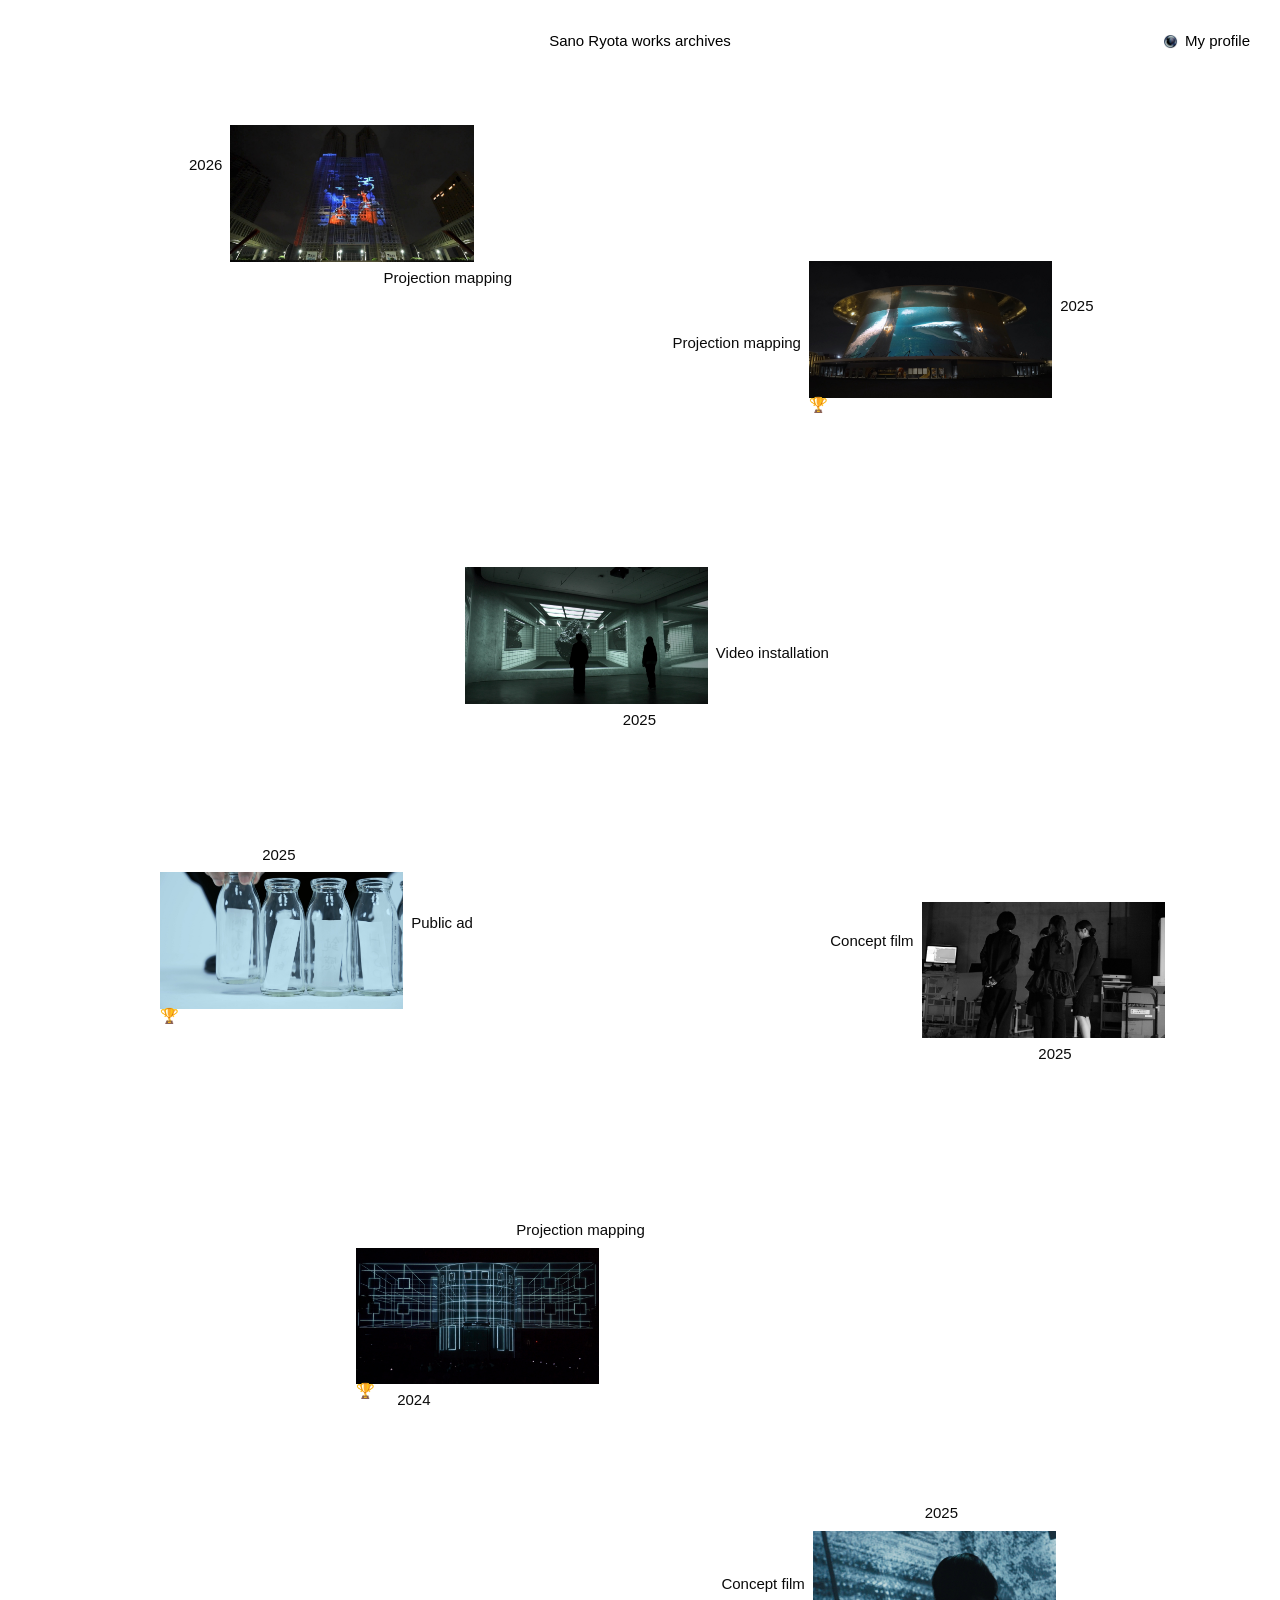
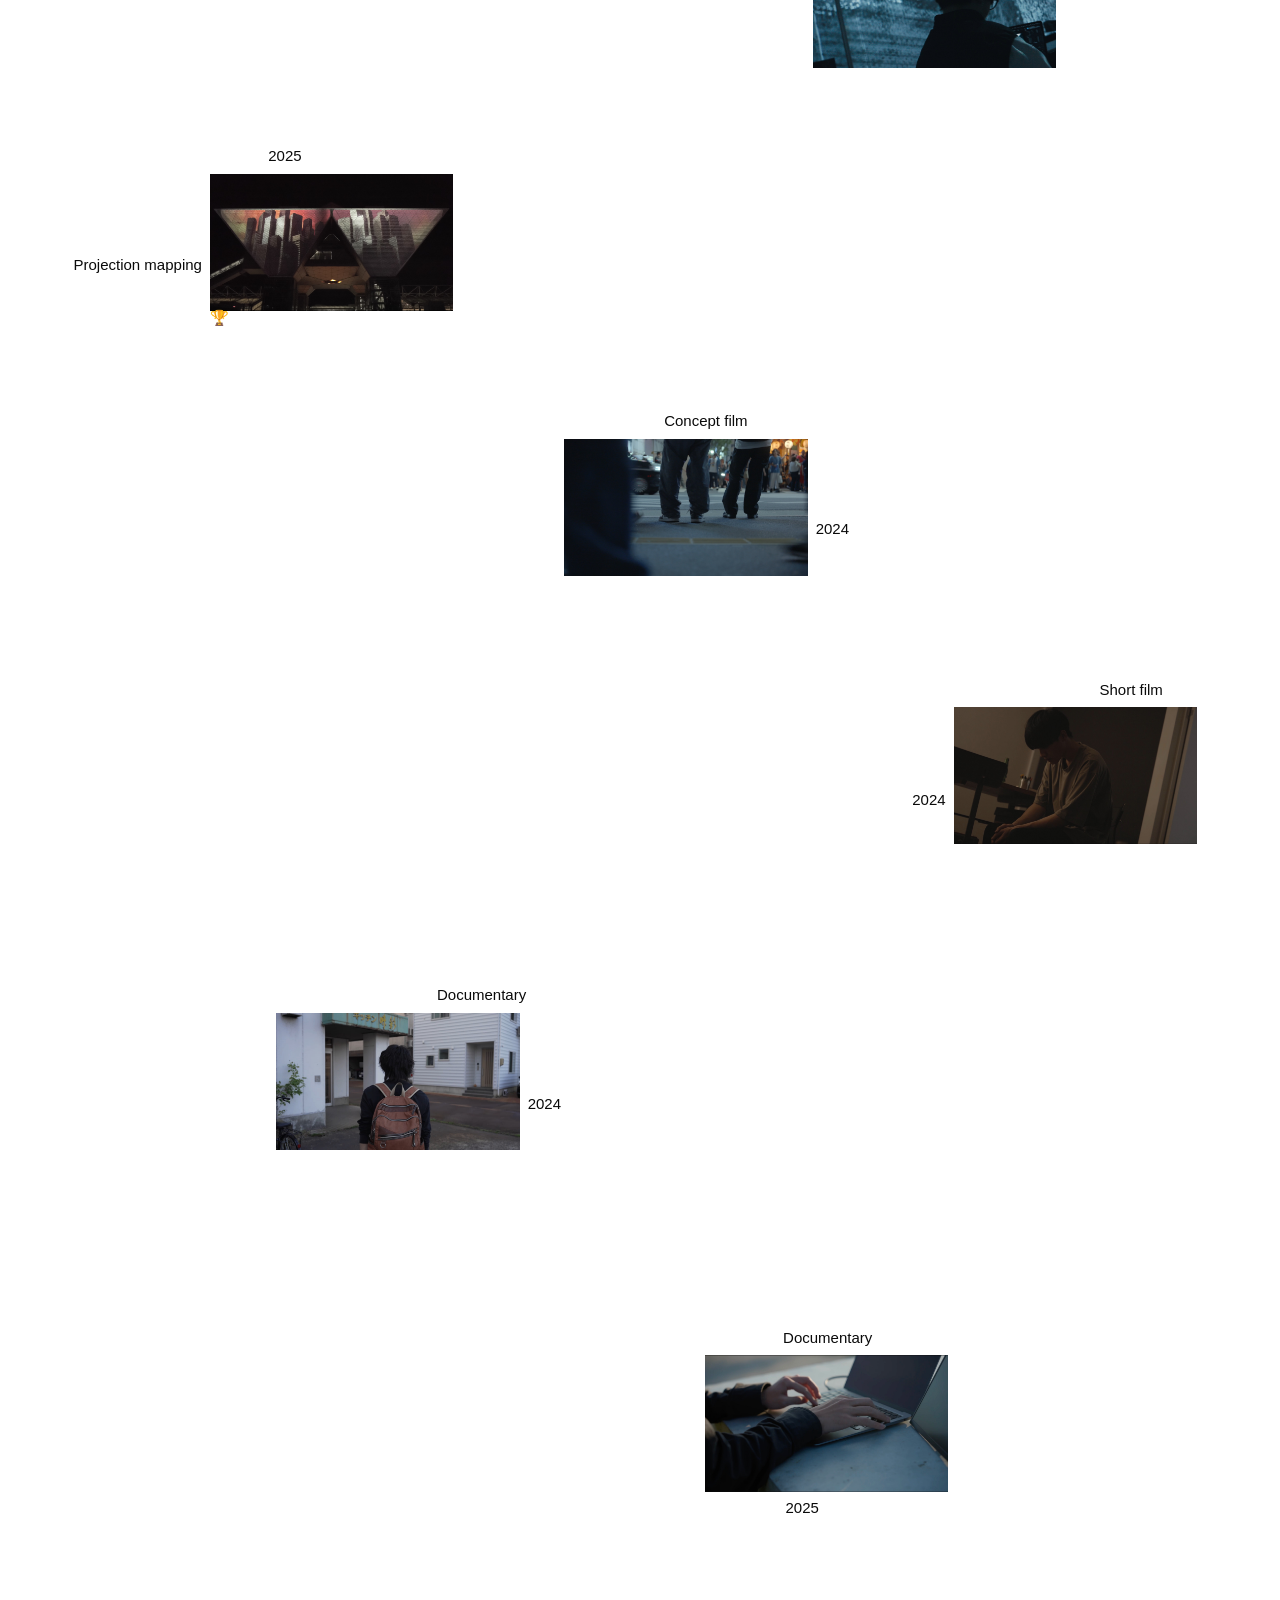
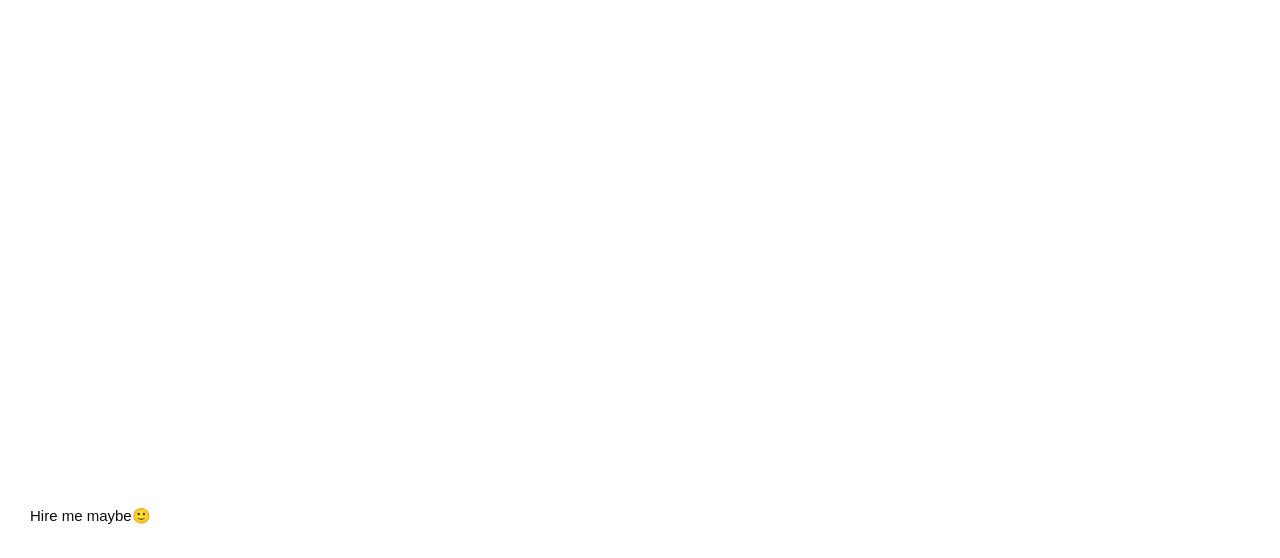
==== commit d7e13351: "Renewal: separate work/profile pages, bilingual content, Helvetica + Yu Gothic - Work and profile op" ====
--- a/index.html
+++ b/index.html
@@ -4,68 +4,28 @@
 <meta charset="UTF-8">
 <meta name="viewport" content="width=device-width, initial-scale=1.0">
 <meta name="theme-color" content="#ffffff">
-<!-- ===== Google Analytics 4 ===== 測定IDの差し替えはこの下2か所(GA_ID)だけ ===== -->
-<script>var GA_ID="G-K5GHBEW050";</script>
-<script async src="https://www.googletagmanager.com/gtag/js?id=G-K5GHBEW050"></script>
+<title>Sano Ryota works archives</title>
+<!-- リンク共有時のプレビュー画像（SNSはJSを読まないのでここに直書き）-->
+<meta property="og:title" content="Sano Ryota works archives">
+<meta property="og:image" content="https://sanoryota.com/media/site/ogp.jpg">
+<meta name="twitter:card" content="summary_large_image">
+<meta name="twitter:image" content="https://sanoryota.com/media/site/ogp.jpg">
+<link rel="icon" href="media/site/favicon.png">
+<link rel="stylesheet" href="assets/site.css">
+<script src="assets/site.js"></script>
 <script>
-  window.dataLayer=window.dataLayer||[];
-  function gtag(){dataLayer.push(arguments);}
-  gtag('js',new Date());
-  /* GA4はIPを既定で匿名化（anonymize_ipは互換のため明示）。Google信号は無効でプライバシー最小配慮。Cookie同意バナーは付けない */
-  gtag('config',GA_ID,{anonymize_ip:true,allow_google_signals:false});
+  /* 旧URL（#work-N / #profile）は新しいページへ転送 */
+  if(location.hash==="#profile")location.replace("profile.html");
 </script>
-<!-- gtag.js が読み込めなくても下のJSは typeof gtag==='function' ガードで安全 -->
-<!-- ===== /GA4 ===== -->
-<title>sano ryota works archive</title>
-<!-- リンク共有時のプレビュー画像・タブのアイコン（site_image でシートから指定）-->
-<meta property="og:title" id="ogTitle" content="sano ryota works archive">
-<meta property="og:image" id="ogImage" content="https://lh3.googleusercontent.com/d/1kANZYppuxMJCWePFoMk7klaHJ8BlRE8Q=w800">
-<meta name="twitter:card" content="summary_large_image">
-<meta name="twitter:image" id="twImage" content="https://lh3.googleusercontent.com/d/1kANZYppuxMJCWePFoMk7klaHJ8BlRE8Q=w800">
-<link rel="icon" id="favicon" href="https://lh3.googleusercontent.com/d/1UZ0m5Xl32j_JGDwNCfEBV87hP9CirErM=w1600">
 <style>
-  :root{
-    --bg:#ffffff;--ink:#0a0a0a;--red:#ec3b27;
-    --accent:#00DD58;  /* プロフィール/✕印/作品見出しの基調色 accent_color / 基調色 */
-    --fs:15px;
-    /* === トラッキング・行間・ウェイト（スプレッドシートで上書き可能 / イラレ感覚の数値）=== */
-    /* 行間（行送り％：150 = 1.5倍）をセクション別に */
-    --lh:1.5;          /* 全体        line_height         / 行間 */
-    --title-lh:1.05;   /* 作品タイトル  title_line_height   / タイトル行間 */
-    --credit-lh:1.55;  /* クレジット    credit_line_height  / クレジット行間 */
-    --profile-lh:1.95; /* プロフィール本文 profile_line_height / プロフィール行間 */
-    --desc-lh:1.95;    /* 作品説明文    desc_line_height    / 説明行間 */
-    /* トラッキング（1/1000em：50 = 0.05em）。カーニングは 0 固定(font-kerning:none) */
-    --tracking:0;      /* 全体のトラッキング  tracking / トラッキング */
-    --label-gap:8px;   /* 年/カテゴリのサムネ端からの距離 label_gap / ラベル距離（px）*/
-    --about-gap:0px;   /* 作品ページ ABOUT の上の余白 about_gap / ABOUT上余白（px）*/
-    /* ウェイト（font-weight）をセクション別に */
-    --title-w:700;     /* 作品タイトル  title_weight   / タイトルウェイト */
-    --credit-w:400;    /* クレジット    credit_weight  / クレジットウェイト */
-    --profile-w:400;   /* プロフィール本文 profile_weight / プロフィールウェイト */
-    --desc-w:400;      /* 作品説明文    desc_weight    / 説明ウェイト */
-    --label-w:400;     /* 年/カテゴリ   label_weight   / ラベルウェイト */
-    --sans:"Helvetica Neue",Arial,"Yu Gothic",YuGothic,"游ゴシック体","游ゴシック","Hiragino Kaku Gothic ProN",sans-serif;
-  }
-  *{box-sizing:border-box;margin:0;padding:0;-webkit-tap-highlight-color:transparent;}
-  button{-webkit-tap-highlight-color:transparent;outline:none;}
-  html,body{background:var(--bg);color:var(--ink);overflow-x:hidden;}
-  /* イラレ相当: カーニング0 / 役物規則なし / プロポーショナルメトリクスON */
-  body{font-family:var(--sans);font-size:var(--fs);line-height:var(--lh);-webkit-font-smoothing:antialiased;
-    letter-spacing:var(--tracking);
-    font-kerning:none;                    /* カーニング0（ペアカーニング無効）*/
-    font-feature-settings:"palt" 1;       /* プロポーショナルメトリクスON */
-    text-spacing-trim:space-all;          /* 役物規則なし（約物の自動詰めをしない）*/
-  }
-  a{color:inherit;text-decoration:none;}
-  /* スクロール最下部・左下のメッセージ（サイトタイトルと同じフォント・サイズ）*/
-  .botmsg{display:none;position:relative;padding:24px 30px 30px;font-family:var(--sans);font-size:var(--fs);line-height:1.5;color:var(--ink);}
+  /* スクロール最下部・左下のメッセージ */
+  .botmsg{display:none;position:relative;padding:24px 30px 30px;}
   .msg-trigger{cursor:pointer;display:inline-block;border-bottom:1px solid currentColor;}
   .msg-trigger::after{content:"✨";margin-left:.45em;border:0;animation:twinkle 1.3s steps(1,end) infinite;}
   @keyframes twinkle{50%{opacity:.15;}}
-  .msg-reveal{display:none;max-width:680px;white-space:pre-wrap;color:var(--ink);}
+  .msg-reveal{display:none;max-width:680px;white-space:pre-wrap;}
   .botmsg.no-spark .msg-trigger{display:none;}          /* キラキラOFF時はトリガーごと無し（丸出し）*/
-  .botmsg.no-spark .msg-reveal{animation:none;}         /* OFFはアニメ無しでプレーン表示 */
+  .botmsg.no-spark .msg-reveal{animation:none;}
   .botmsg.show .msg-trigger{display:none;}
   .botmsg.show .msg-reveal{display:block;animation:reveal .8s cubic-bezier(.16,1,.3,1) both;}
   @keyframes reveal{from{opacity:0;filter:blur(10px);transform:translateY(10px) scale(.97);}
@@ -76,592 +36,150 @@
     100%{opacity:0;transform:translateY(-46px) scale(1.25) rotate(45deg);}}
 
   header{position:fixed;top:0;left:0;right:0;display:flex;justify-content:space-between;align-items:flex-start;
-    padding:30px 30px;z-index:60;pointer-events:none;mix-blend-mode:difference;color:#fff;}
-  header div{font-size:var(--fs);}
+    padding:30px 30px;z-index:60;pointer-events:none;mix-blend-mode:difference;color:#fff;line-height:1.5;}
   header .center{position:absolute;left:50%;top:30px;transform:translateX(-50%);pointer-events:auto;cursor:pointer;}
-  header .right{margin-left:auto;pointer-events:auto;cursor:pointer;display:inline-flex;align-items:center;}
+  header .right{margin-left:auto;pointer-events:auto;display:inline-flex;align-items:center;}
   /* アイコンはヘッダー(反転合成)の外の別レイヤー。素の色のまま点滅 */
-  .favico{position:fixed;width:var(--fs);height:var(--fs);object-fit:contain;z-index:61;cursor:pointer;animation:blink 1s steps(1,end) infinite;}
+  .favico{position:fixed;width:var(--fs);height:var(--fs);object-fit:contain;z-index:61;animation:blink 1s steps(1,end) infinite;}
   @keyframes blink{50%{opacity:0;}}
 
-  /* archive : airy %-scatter, fixed font */
+  /* archive : airy %-scatter */
   #stage{position:relative;width:100%;max-width:1500px;margin:0 auto;aspect-ratio:1600/4600;}
-  .work{position:absolute;width:19%;cursor:pointer;}
-  /* キーボード操作時のフォーカスを可視化（マウス操作では出さない）*/
-  .work:focus-visible,header [role=button]:focus-visible,.closeX:focus-visible,.msg-trigger:focus-visible{outline:2px solid var(--accent);outline-offset:3px;}
+  .work{position:absolute;width:19%;display:block;}
   .thumb{position:relative;width:100%;aspect-ratio:16/9;overflow:hidden;background:#0c0c0c;}
-  .thumb img{width:100%;height:100%;object-fit:cover;display:block;}
-  .thumb .field{width:100%;height:100%;background:linear-gradient(160deg,#1c1c1c,#080808);}
+  .thumb img{width:100%;height:100%;object-fit:cover;}
   .thumb::after{content:"";position:absolute;inset:0;background:#000;opacity:0;transition:opacity .25s ease;}
   .work:hover .thumb::after{opacity:1;}                 /* hover = 黒 */
-  .label{position:absolute;font-size:var(--fs);line-height:1;white-space:nowrap;color:var(--ink);font-weight:var(--label-w);--p:50%;--ph:20%;}
-  /* 上ラベルは小文字ディセンダー(p,j等)の分だけ少し持ち上げ、サムネとの視覚距離を四辺で均一化 */
-  .label.e-top{padding-bottom:.16em;}
-  /* サムネ端からの距離は四辺とも一定（--label-gap, px指定可）*/
-  .label.e-top{bottom:calc(100% + var(--label-gap));top:auto;left:var(--p);}
-  .label.e-bottom{top:calc(100% + var(--label-gap));left:var(--p);}
-  .label.e-left{right:calc(100% + var(--label-gap));left:auto;top:var(--p);}
-  .label.e-right{left:calc(100% + var(--label-gap));top:var(--p);}
-
-  /* overlays */
-  .overlay{position:fixed;inset:0;background:#000;z-index:100;overflow-y:auto;display:flex;opacity:0;visibility:hidden;transition:opacity .5s ease .16s,visibility .5s ease;}
-  .overlay.open{opacity:1;visibility:visible;transition:opacity .4s ease,visibility .4s ease;}
-  /* 開閉アニメ：カードがふわっと上下しながらフェード。閉じる時もなめらかに */
-  .sheet,.p-sheet{opacity:0;transform:translateY(28px) scale(.99);
-    transition:opacity .5s ease .16s,transform .55s cubic-bezier(.22,1,.36,1) .16s;}
-  .overlay.open .sheet,.overlay.open .p-sheet{opacity:1;transform:none;transition:opacity .45s ease,transform .55s cubic-bezier(.22,1,.36,1);}
-  /* ✕印：開くときは回りながら出現。閉じるときは先に回転し始めてからゆっくり回って消える（回転は控えめ）*/
-  /* 閉じる時：その場で少し回転しつつ、今より少し早めにフェードアウト */
-  .closeX{opacity:0;transform:rotate(-70deg);transition:opacity .3s ease .08s,transform .5s ease;}
-  .overlay.open .closeX{opacity:1;transform:none;transition:opacity .3s ease,transform .85s ease .05s;}
-  /* ✕：サイズは画面幅で可変。位置は各カードの右上角に追従（狭い画面で被らず、広い画面で離れすぎない）*/
-  #detail{--cw:min(95vw,1640px);}
-  #profile{--cw:min(92vw,1120px);}
-  .closeX{--x:clamp(104px,9vw,200px);position:fixed;top:clamp(14px,2vw,30px);
-    right:max(18px,calc((100vw - var(--cw,min(95vw,1640px)))/2 - var(--x)*0.28));
-    width:var(--x);height:var(--x);z-index:130;cursor:pointer;background:none;border:0;}
-  .closeX:before,.closeX:after{content:"";position:absolute;left:50%;top:50%;width:calc(var(--x)*1.26);height:calc(var(--x)*0.158);background:var(--xc,var(--accent));}
-  .closeX:before{transform:translate(-50%,-50%) rotate(45deg);}
-  .closeX:after{transform:translate(-50%,-50%) rotate(-45deg);}
-  .closeX:hover:before,.closeX:hover:after{background:#fff;}
-
-  /* detail : video / title+meta / credit  = 3 separate columns (intentional) */
-  .sheet{background:#fff;color:#000;width:95%;max-width:1640px;margin:auto;padding:56px 60px 60px;
-    display:grid;grid-template-columns:2.3fr .8fr;gap:20px 46px;align-items:start;--wc:var(--accent);}
-  .d-video{grid-column:1;grid-row:1;}
-  .player{position:relative;width:100%;aspect-ratio:16/9;background:#111;overflow:hidden;}
-  .player img{width:100%;height:100%;object-fit:cover;display:block;}
-  .player .field{width:100%;height:100%;background:linear-gradient(160deg,#1c1c1c,#080808);}
-  .player iframe{width:100%;height:100%;border:0;display:block;}
-  .d-meta{grid-column:1;grid-row:2;}   /* タイトル/カテゴリ/制作年/受賞 を動画の下・ABOUTの上に */
-  .d-meta h1{color:var(--wc);font-size:36px;font-weight:var(--title-w);line-height:var(--title-lh);}
-  .d-meta .sub{color:var(--wc);font-size:var(--fs);line-height:1.4;margin-top:6px;}
-  .d-meta .award{color:var(--ink);font-size:var(--fs);margin-top:10px;line-height:1.5;}
-  /* 絵文字は Apple のものを使う */
-  .label.trophy,.tEmoji{font-family:"Apple Color Emoji","Segoe UI Emoji","Noto Color Emoji",sans-serif;}
+  .label{position:absolute;line-height:1;white-space:nowrap;--p:50%;}
+  /* サムネ端からの距離は四辺とも 8px。上ラベルはディセンダー分だけ持ち上げる */
+  .label.e-top{bottom:calc(100% + 8px);left:var(--p);padding-bottom:.16em;}
+  .label.e-bottom{top:calc(100% + 8px);left:var(--p);}
+  .label.e-left{right:calc(100% + 8px);top:var(--p);}
+  .label.e-right{left:calc(100% + 8px);top:var(--p);}
   /* トロフィー：作品ごとの歪んだループ(t-roam-i)に沿って一定速度で滑らかに進む */
-  .label.trophy{line-height:1;white-space:normal;will-change:left,top;}
-  @media (prefers-reduced-motion:reduce){.label.trophy{animation:none !important;}}
-  .d-credit{grid-column:2;grid-row:1 / span 3;font-size:var(--fs);line-height:var(--credit-lh);font-weight:var(--credit-w);}
-  .d-credit h2,.d-body h2{font-weight:400;font-size:var(--fs);margin-bottom:14px;}
-  .d-body h2{color:var(--wc);}                              /* ABOUT見出しはアクセント */
-  .d-credit h2{color:var(--credit-h-color,var(--wc));}      /* credit見出し色（既定=アクセント/作品色）credit_heading_color */
-  .d-credit .role{color:var(--credit-txt-color,inherit);margin-top:14px;}  /* 役職色（既定=本文色）credit_body_color */
-  .d-credit .role:first-of-type{margin-top:0;}
-  .d-credit .nm{color:var(--credit-txt-color,#000);}        /* 名前色（既定=本文色）*/
-  .d-body{grid-column:1;grid-row:3;font-size:var(--fs);line-height:var(--desc-lh);font-weight:var(--desc-w);max-width:700px;text-align:justify;margin-top:var(--about-gap);}
-  .playbtn{position:absolute;left:50%;top:50%;transform:translate(-50%,-50%);width:82px;height:82px;border:0;border-radius:50%;background:var(--wc,var(--red));cursor:pointer;display:flex;align-items:center;justify-content:center;transition:transform .2s ease;}
-  .playbtn:hover{transform:translate(-50%,-50%) scale(1.08);}
-  .playbtn:after{content:"";border-left:26px solid #fff;border-top:16px solid transparent;border-bottom:16px solid transparent;margin-left:6px;}
-
-  /* profile : same manner as detail (white card, 'credit'-style colored lowercase headers) */
-  .p-sheet{background:#fff;color:#000;width:92%;max-width:1120px;margin:auto;padding:60px 64px 80px;--wc:var(--accent);}
-  .p-name{color:var(--wc);font-size:40px;font-weight:700;letter-spacing:0;line-height:1.05;}
-  .p-role{color:var(--wc);font-size:var(--fs);margin-top:6px;}
-  .p-grid{display:grid;grid-template-columns:1.5fr .7fr;gap:56px;margin-top:48px;align-items:start;}
-  .p-main{min-width:0;}                                  /* グリッド内のはみ出し防止 */
-  .p-main section{margin-bottom:34px;}
-  .p-main h3{color:var(--wc);font-size:var(--fs);font-weight:400;margin-bottom:14px;}
-  .p-main p{font-size:var(--fs);line-height:var(--profile-lh);font-weight:var(--profile-w);max-width:620px;overflow-wrap:break-word;text-align:justify;}
-  /* career / awards / skills：日付列＋内容列の2カラムグリッドで左右を揃える */
-  /* row-gap は使わず行間(profile_line_height)で項目間隔を決める → セクション全体に効く */
-  .p-list{display:grid;grid-template-columns:max-content 1fr;column-gap:18px;row-gap:0;font-size:var(--fs);line-height:var(--profile-lh);}
-  .p-list dt{white-space:nowrap;color:#000;}
-  .p-list dd{min-width:0;overflow-wrap:anywhere;}
-  .p-list dd.full{grid-column:1/-1;}   /* 日付なし行は行頭(1列目左端)から */
-  /* contact：横並び。下線=リンクが分かるよう維持 */
-  .p-row{display:flex;gap:18px;font-size:var(--fs);line-height:var(--profile-lh);}
-  .p-row span,.p-row a{min-width:0;overflow-wrap:anywhere;} /* 長文・長URLを折り返して右にはみ出さない */
-  .p-row .k{min-width:92px;flex-shrink:0;}
-  .p-contact .p-row .k{min-width:150px;}
-  .p-main a{border-bottom:1px solid #000;}
-  .p-photo .ph{width:100%;aspect-ratio:3/4;background:linear-gradient(160deg,#1c1c1c,#080808) center/cover no-repeat;}
+  .label.trophy{white-space:normal;will-change:left,top;}
 
   @media (max-width:760px){
-    /* スマホ：タイトルは左、プロフィールは右で一段下げる */
-    /* タイトルとプロフィールの上端を揃え、両方を少しだけ下げる */
-    header{align-items:flex-start;padding:16px 18px;}
-    header .center{position:static;left:auto;top:auto;transform:none;max-width:58%;}
-    header .right{margin-left:auto;margin-top:0;}
-    #stage{aspect-ratio:auto;max-width:none;padding:132px 20px 90px;}
-    /* サムネはランダムに散らす（縦一列にしない）。端から端まで大きく振る */
-    /* 横位置はJSが --mleft に入れた値を使う（モバイルのみ適用）*/
+    header{padding:16px 18px;}
+    header .center{position:static;transform:none;max-width:58%;}
+    #stage{aspect-ratio:auto !important;max-width:none;padding:132px 20px 90px;}
+    /* 横位置はJSが --mleft に入れたランダム値（モバイルのみ適用）*/
     .work{position:relative !important;left:auto !important;top:auto !important;width:54% !important;margin:0 0 108px var(--mleft,0) !important;}
-    /* 上下ラベルは1行のまま（重なり防止）。横ラベルだけ収まらない時に折り返す */
     .label.e-left,.label.e-right{white-space:normal;max-width:22vw;}
-    /* スマホ：visibilityを使わず、オーバーレイは常時表示・透明・クリック透過。
-       カードは閉じ位置(画面下)に常駐し、transform だけでスライド開閉（即時非表示が起きない）*/
-    /* 閉じ/閉じ中は透明(ホームが見える)、開いている間は白で全面カバー(ホームを隠す) */
-    .overlay{background:transparent !important;opacity:1 !important;visibility:visible !important;pointer-events:none;display:block !important;transition:none !important;}
-    .overlay.open{background:#fff !important;pointer-events:auto;}
-    /* 閉じ：✕の回転を先に見せるため少し遅らせ、ゆっくりスライドダウン＋後半でフェードアウト */
-    .sheet,.p-sheet{margin:0;width:100%;max-width:none;min-height:100vh;min-height:100dvh;
-      opacity:0;transform:translateY(100vh);
-      transition:transform 1s cubic-bezier(.4,0,.2,1) .16s, opacity 1s ease .16s !important;}
-    /* 開く：遅延なしでスッと上がる（不透明はすぐ） */
-    .overlay.open .sheet,.overlay.open .p-sheet{opacity:1 !important;transform:none !important;
-      transition:transform .72s cubic-bezier(.32,.72,0,1), opacity .28s ease !important;}
-    /* スマホでは✕ホバーで白くしない（タッチで張り付くため）*/
-    .closeX:hover:before,.closeX:hover:after{background:var(--xc,var(--accent));}
-    .closeX{top:14px;right:16px;width:104px;height:104px;}
-    .closeX:before,.closeX:after{width:132px;height:20px;}
-    /* min-height:100dvh でも行が引き伸ばされないよう上から詰める（内容が少ない時の大きな余白を防ぐ）*/
-    .sheet{grid-template-columns:1fr;padding:26px 20px 46px;gap:18px;align-content:start;}
-    .d-video,.d-meta,.d-credit,.d-body{grid-column:1 !important;grid-row:auto !important;}
-    .d-meta h1{font-size:28px;}
-    .p-sheet{padding:34px 22px 56px;}
-    .p-name{font-size:30px;}
-    .p-grid{grid-template-columns:1fr;gap:32px;margin-top:34px;}
-    .p-photo{order:-1;max-width:260px;}
-    /* コンタクト：横並びのまま詰めて、リンク(下線)が区切り線と紛れないようにする */
-    .p-contact .p-row .k{min-width:84px;}
-    .p-row{gap:12px;}
     .botmsg{padding:16px 18px 26px;}
   }
   @media (prefers-reduced-motion:reduce){
-    *{transition:none !important;}
-    /* 装飾の無限アニメも止める（点滅アイコン・キラキラ・スパーク）*/
-    .favico{animation:none !important;}
-    .msg-trigger::after{animation:none !important;}
-    .spark{animation:none !important;display:none !important;}
+    .spark{display:none !important;}
   }
 </style>
 </head>
 <body>
 
 <header>
-  <div class="center" id="hTitle" role="button" tabindex="0" onclick="goHome()" onkeydown="if(event.key==='Enter'||event.key===' '){event.preventDefault();goHome();}">sano ryota works archive</div>
-  <div class="right" id="hProfile" role="button" tabindex="0" onclick="openProfile()" onkeydown="if(event.key==='Enter'||event.key===' '){event.preventDefault();openProfile();}"><span id="hProfileText">profile here</span></div>
+  <a class="center" id="hTitle" href="./" onclick="event.preventDefault();window.scrollTo({top:0,behavior:'smooth'})"></a>
+  <a class="right" id="hProfile" href="profile.html"></a>
 </header>
-<img class="favico" id="favicoTop" src="https://lh3.googleusercontent.com/d/1UZ0m5Xl32j_JGDwNCfEBV87hP9CirErM=w1600" alt="" onclick="openProfile()">
+<img class="favico" id="favicoTop" src="media/site/favicon.png" alt="">
 
 <main><div id="stage"></div></main>
 <footer class="botmsg" id="botmsg">
-  <span class="msg-trigger" id="msgTrigger" role="button" tabindex="0" onclick="showMessage()" onkeydown="if(event.key==='Enter'||event.key===' '){event.preventDefault();showMessage();}">watch message from ryota sano</span>
+  <span class="msg-trigger" id="msgTrigger" role="button" tabindex="0" onclick="showMessage()" onkeydown="if(event.key==='Enter'||event.key===' '){event.preventDefault();showMessage();}">Watch message from Ryota Sano</span>
   <div class="msg-reveal" id="bottomMsg"></div>
 </footer>
 
-<section id="detail" class="overlay" role="dialog" aria-modal="true" aria-label="作品詳細" aria-hidden="true">
-  <button class="closeX" id="dClose" aria-label="閉じる" onclick="closeAll()"></button>
-  <div class="sheet" id="sheet">
-    <div class="d-video"><div class="player" id="player"></div></div>
-    <div class="d-meta"><h1 id="dTitle"></h1><div class="sub" id="dSub"></div><div class="award" id="dAward"></div></div>
-    <div class="d-body" id="dBody"></div>
-    <div class="d-credit" id="dCredit"></div>
-  </div>
-</section>
-
-<section id="profile" class="overlay" role="dialog" aria-modal="true" aria-label="プロフィール" aria-hidden="true">
-  <button class="closeX" aria-label="閉じる" style="--xc:var(--accent)" onclick="closeAll()"></button>
-  <div class="p-sheet" id="pSheet"></div>
-</section>
-
 <script>
-/* ===== GA4 計測ヘルパー（gtag未読込でも落ちないようガード）=====
-   ※スクロール深度・エンゲージメント時間などはGA4の「拡張計測機能」が標準で取得。
-     ここで送るのは独自イベントのみ（scroll_bottom/engaged_browsing は名前が別なので二重計測にならない）。*/
-function gaEv(name,params){ if(typeof gtag==="function") gtag("event",name,params||{}); }
-let _gaWorkOpens=0, _gaEngaged=false, _gaCurTitle="";
-
-/* ===== Google Sheet (col A = keyword, col B = value) ===== */
-const SHEET_ID="17Mr0nny6o7xyvlWwVxq5igLhsAcyoX_6pp3pkvKRhbA";
-/* 読み込むタブ（シート）名。""=一番左のシート。
-   タブを分けたいときはここに名前を足す。後ろのタブが前のタブを上書き。 */
-const SHEET_TABS=["", "profile", "works"];
-function tabCSV(name){
-  /* headers=0 必須：付けないと gviz が先頭行を見出しと誤判定し、
-     プロフィール等の先頭キー群が1セルに結合されて反映されなくなる */
-  const base=`https://docs.google.com/spreadsheets/d/${SHEET_ID}/gviz/tq?tqx=out:csv&headers=0`;
-  return name?`${base}&sheet=${encodeURIComponent(name)}`:base;
-}
-
-/* ===== layout config (design only, not in sheet) ===== */
-let PALETTE=["#00DD58","#2E7BFF","#FF4D3D","#FFC400","#B16CFF","#FF7A00"];
+/* ===== 配置（12作品ぶんの散らばり。13作品目以降は同じパターンを下へ繰り返す）===== */
 const layout=[
- {x:12,top:3,  yr:{e:"left",p:40,ph:36}, ca:{e:"bottom",p:10,ph:10}},
- {x:60,top:7,  yr:{e:"top",p:10,ph:10},  ca:{e:"bottom",p:55,ph:46}},
- {x:34,top:15, yr:{e:"left",p:30,ph:30}, ca:{e:"top",p:55,ph:50}},
- {x:6, top:23, yr:{e:"top",p:60,ph:46},  ca:{e:"bottom",p:10,ph:10}},
- {x:64,top:25, yr:{e:"top",p:15,ph:8},   ca:{e:"bottom",p:45,ph:40}},
- {x:28,top:34, yr:{e:"left",p:22,ph:24}, ca:{e:"bottom",p:50,ph:44}},
- {x:56,top:42, yr:{e:"top",p:55,ph:46},  ca:{e:"bottom",p:8,ph:8}},
- {x:10,top:48, yr:{e:"bottom",p:55,ph:46},ca:{e:"top",p:10,ph:10}},
- {x:40,top:56, yr:{e:"left",p:36,ph:36}, ca:{e:"top",p:55,ph:50}},
- {x:66,top:62, yr:{e:"top",p:15,ph:8},   ca:{e:"bottom",p:48,ph:42}},
- {x:18,top:71, yr:{e:"right",p:38,ph:44},ca:{e:"bottom",p:6,ph:6}},
- {x:46,top:80, yr:{e:"top",p:55,ph:44},  ca:{e:"left",p:30,ph:10}},
+ {x:12,top:3}, {x:60,top:7}, {x:34,top:15},{x:6, top:23},
+ {x:64,top:25},{x:28,top:34},{x:56,top:42},{x:10,top:48},
+ {x:40,top:56},{x:66,top:62},{x:18,top:71},{x:46,top:80},
 ];
-/* 作品の色：random=候補(PALETTE)から重複最小でランダム配分 / fixed=workN_colorで個別指定 */
-let colors=[];
-function shuffle(a){for(let i=a.length-1;i>0;i--){const j=Math.random()*(i+1)|0;[a[i],a[j]]=[a[j],a[i]];}return a;}
-function recolor(){
-  const W=layout.length;
-  if(/^(fixed|固定)$/i.test((g("color_mode")||"").trim())){
-    colors=layout.map((_,i)=>(g(`work${i+1}_color`)||"").trim()||PALETTE[i%PALETTE.length]||"#00DD58");
-    return;
-  }
-  /* 候補を各色できるだけ均等(回数差≤1)に割り当て→シャッフル。被りを最小化 */
-  const ps=shuffle((PALETTE&&PALETTE.length?PALETTE:["#00DD58"]).slice());
-  const n=ps.length, base=Math.floor(W/n), extra=W%n, bag=[];
-  ps.forEach((c,i)=>{const cnt=base+(i<extra?1:0);for(let k=0;k<cnt;k++)bag.push(c);});
-  colors=shuffle(bag);
-}
-/* 初回の recolor() は DATA 定義後（boot）で呼ぶ（ここで呼ぶと DATA が未初期化でエラーになる）*/
-
-/* ===== default content（シート未入力なら空。サンプルテキストは出さない）===== */
-const DEMO_VIDEO="M7lc1UVf-VE"; /* workN_video 未入力時の埋め込みサンプル（差し替え可） */
-
-const DEFAULTS={
-  site_title:"sano ryota works archive",
-  profile_label:"profile here",
-  profile_name:"sano ryota",
-  profile_role:"filmmaker / director",
-  profile_about:"実写映像からプロジェクションマッピング等のフル3DCGまで横断した幅広い映像制作を行う。企画・演出から、編集・カラーグレーディング・サウンドデザインなどポストプロダクションまで一貫して担当し、最終的な作品のクオリティ担保を行う。チーム制作ではディレクターとして、演出意図を具体的な制作工程へ落とし込み、プロジェクトを牽引する。",
-  profile_career:"2004.8  新潟県新潟市生まれ\n2020.4  万代高等学校 英語理数科 入学\n2023.4  長岡造形大学 デザイン学科 入学",
-  profile_awards:"2025.4  大阪・関西万博 シャインハットプロジェクションマッピング 上映作品選出\n2025.11  東京国際プロジェクションマッピングアワードVol.10 上映作品選出\n2025.11  にいがたデジコングランプリ 動画部門 グランプリ受賞\n2026.4  ACジャパン広告学生賞 CM映像部門 優秀賞受賞",
-  profile_skills:"DaVinci Resolve / Blender / Premiere Pro / Illustrator / Lightroom\nLanguage: English (TOEIC L&R 820, 英検 準1級)",
-  profile_mail:"sanoryootaa@gmail.com",
-  profile_instagram:"https://www.instagram.com/sanoryootaa/",
-  profile_youtube:"https://www.youtube.com/@sanoryootaa",
-  profile_photo:"",
-  /* design : 行間（行送り％ 150=1.5倍）セクション別 */
-  line_height:"150",
-  title_line_height:"105",
-  credit_line_height:"155",
-  profile_line_height:"195",
-  desc_line_height:"195",
-  /* design : トラッキング（1/1000em 50=0.05em）。カーニングはCSSで0固定 */
-  tracking:"0",
-  /* 年/カテゴリのサムネ端からの距離（px）*/
-  label_gap:"8",
-  about_gap:"0",           /* 作品ページ ABOUT の上の余白（px）*/
-  /* 色（プロフィールシートで変更可）*/
-  bg_color:"#ffffff",      /* 背景色 */
-  text_color:"#0a0a0a",    /* 文字色 */
-  accent_color:"#00DD58",  /* プロフィール/✕印/作品見出しの基調色 */
-  credit_heading_color:"", /* credit 見出しの色（空=アクセント/作品色）*/
-  credit_body_color:"",    /* credit の役職・名前の色（空=本文色）*/
-  work_colors:"",          /* 作品アクセント候補（カンマ区切り）空なら既定6色 */
-  color_mode:"random",     /* random=候補から重複最小でランダム / fixed=workN_colorで個別指定 */
-  site_image:"",           /* リンク共有時のプレビュー画像・タブのアイコン */
-  trophy_speed:"1",        /* トロフィーの速さ（大きいほど速い。1=標準）*/
-  message:"",              /* 最下部・左下に出すメッセージ */
-  message_sparkle:"on",    /* メッセージのキラキラ演出 on/off */
-  demo_video:DEMO_VIDEO,   /* workN_video が空の作品で使うフォールバック動画（URL/ID）*/
-  /* design : ウェイト（400=標準, 700=太字）セクション別 */
-  title_weight:"700",
-  credit_weight:"400",
-  profile_weight:"400",
-  desc_weight:"400",
-  label_weight:"400",
-};
-
-/* スプレッドシートで日本語キーでも書けるようにする別名 */
-const KEY_ALIASES={
-  "行間":"line_height",
-  "タイトル行間":"title_line_height",
-  "クレジット行間":"credit_line_height",
-  "プロフィール行間":"profile_line_height",
-  "説明行間":"desc_line_height",
-  "トラッキング":"tracking",
-  "ラベル距離":"label_gap",
-  "ABOUT上余白":"about_gap",
-  "背景色":"bg_color",
-  "文字色":"text_color",
-  "基調色":"accent_color",
-  "クレジット見出し色":"credit_heading_color",
-  "クレジット本文色":"credit_body_color",
-  "作品色":"work_colors",
-  "カラーモード":"color_mode",
-  "サイト画像":"site_image",
-  "OGP画像":"site_image",
-  "トロフィー速度":"trophy_speed",
-  "メッセージ":"message",
-  "キラキラ":"message_sparkle",
-  "デモ動画":"demo_video",
-  "タイトルウェイト":"title_weight",
-  "クレジットウェイト":"credit_weight",
-  "プロフィールウェイト":"profile_weight",
-  "説明ウェイト":"desc_weight",
-  "ラベルウェイト":"label_weight",
-};
-for(let n=1;n<=layout.length;n++){        /* 未入力は空（サンプルを出さない）*/
-  DEFAULTS[`work${n}_title`]="";
-  DEFAULTS[`work${n}_category`]="";
-  DEFAULTS[`work${n}_year`]="";
-  DEFAULTS[`work${n}_thumb`]="";
-  DEFAULTS[`work${n}_video`]="";
-  DEFAULTS[`work${n}_desc`]="";
-  DEFAULTS[`work${n}_credit`]="";
-  DEFAULTS[`work${n}_award`]="";   /* 受賞歴。書かれている作品だけサムネにトロフィーを付ける */
-  DEFAULTS[`work${n}_color`]="";   /* fixedモード時の作品ごとの色 */
-}
-
-/* トロフィー：作品ごとに「歪んだ閉ループ」を生成し、それに沿って一定速度で滑らかに進む（揺れない）。
-   円ではなく各々違う形なので色々な方向へ動き、端でふわっと折り返す。 */
+const WORK_W=19, MWORK_W=54, M_SIDE=16;   /* PC/スマホの作品幅(%)・スマホで左右ラベルに要る余白(%) CSSと一致させる */
 const rnd=(a,b)=>+(a+Math.random()*(b-a)).toFixed(1);
-const trophy=layout.map((_,idx)=>{
-  const N=14;                                  /* 頂点を増やして滑らかな円軌道に（跳ね返り感を消す）*/
-  const start=Math.random()*Math.PI*2;
-  const dir=Math.random()<.5?1:-1;             /* 回る向き */
-  const rx=rnd(54,74), ry=rnd(60,84);          /* ループ半径(%) 少し外側へ */
-  const wob=rnd(0.06,0.16), wph=Math.random()*Math.PI*2, wn=2+Math.floor(Math.random()*2); /* ゆるい楕円のうねり */
-  const pts=[];
-  for(let k=0;k<N;k++){
-    const ang=start+dir*(k/N)*Math.PI*2;
-    const m=1+wob*Math.sin(wn*ang+wph);        /* なだらかに半径を変化（カクつかない）*/
-    pts.push([ +(50+Math.cos(ang)*rx*m).toFixed(1), +(50+Math.sin(ang)*ry*m).toFixed(1) ]);
-  }
-  return {pts, dur:rnd(3.5,6), delay:rnd(-6,0)};  /* 一定速度・位相ばらし */
-});
-/* 上で作った各ループを @keyframes として注入 */
-(function injectTrophyKeyframes(){
-  let css="";
-  trophy.forEach((T,i)=>{
-    let frames="";
-    for(let k=0;k<=T.pts.length;k++){
-      const p=T.pts[k%T.pts.length];
-      frames+=`${(k/T.pts.length*100).toFixed(1)}%{left:${p[0]}%;top:${p[1]}%;}`;
-    }
-    css+=`@keyframes t-roam-${i}{${frames}}`;
-  });
-  const s=document.createElement("style");s.textContent=css;document.head.appendChild(s);
-})();
-
-/* ===== CSV ===== */
-function parseCSV(t){const rows=[];let row=[],cur="",q=false;
-  for(let i=0;i<t.length;i++){const c=t[i];
-    if(q){if(c==='"'){if(t[i+1]==='"'){cur+='"';i++;}else q=false;}else cur+=c;}
-    else{if(c==='"')q=true;else if(c===','){row.push(cur);cur="";}
-      else if(c==='\n'){row.push(cur);rows.push(row);row=[];cur="";}
-      else if(c!=='\r')cur+=c;}}
-  if(cur!==""||row.length){row.push(cur);rows.push(row);}return rows;}
-
-async function loadTab(name){
-  try{
-    const r=await fetch(tabCSV(name),{cache:"no-store"});
-    if(!r.ok)return {};
-    let text=await r.text();
-    text=text.replace(/^﻿/,""); /* 先頭セルの BOM を除去（最初のキーが反応しない原因）*/
-    const rows=parseCSV(text);const m={};
-    rows.forEach(row=>{
-      let k=(row[0]||"").trim();const v=(row[1]||"").trim();
-      if(KEY_ALIASES[k])k=KEY_ALIASES[k]; /* 日本語キーを正規キーへ */
-      if(k&&v)m[k]=v;});
-    return m;
-  }catch(e){return {};}
-}
-/* 複数タブを読み込んで結合（後ろのタブが優先）*/
-async function loadSheet(){
-  const maps=await Promise.all(SHEET_TABS.map(loadTab));
-  return Object.assign({},...maps);
-}
-
-/* ===== helpers ===== */
-/* シート値を innerHTML/属性へ入れる前のHTMLエスケープ（本人入力でも & < > " ' で崩れないように）*/
-function esc(s){return (s==null?"":String(s)).replace(/[&<>"']/g,c=>({"&":"&amp;","<":"&lt;",">":"&gt;",'"':"&quot;","'":"&#39;"}[c]));}
-function ytId(s){
-  s=(s||"").trim();
-  if(!s) s=(g("demo_video")||"").trim();   /* workN_video 未入力なら demo_video キーを使う */
-  if(!s) return DEMO_VIDEO;
-  const m=s.match(/(?:v=|youtu\.be\/|embed\/)([\w-]{6,})/);return m?m[1]:s;
-}
-/* Google Drive 等の共有リンクを <img> で表示できる直リンクへ変換。
-   w=表示幅の目安（一覧サムネは小さめ=軽く、詳細ポスターは大きめ）*/
-function imgURL(s,w){
-  if(!s)return "";
-  s=s.trim();
-  const m=s.match(/\/d\/([\w-]+)/)||s.match(/[?&]id=([\w-]+)/);
-  if(m)return `https://drive.google.com/thumbnail?id=${m[1]}&sz=w${w||2000}`;
-  return s;
-}
-/* イラレ感覚の数値を CSS 値へ変換 */
-function toLS(v){ /* 字詰め：トラッキング 1/1000em（50→0.05em）。単位付きはそのまま */
-  v=(v+"").trim(); if(v==="")return "0";
-  if(/[a-z%]/i.test(v))return v;
-  const n=parseFloat(v); return isNaN(n)?"0":(n/1000)+"em";
-}
-function toLH(v){ /* 行間：行送り％（150→1.5）。1.5 のような倍率もそのまま受ける */
-  v=(v+"").trim(); if(v==="")return "normal";
-  if(v.endsWith("%"))return (parseFloat(v)/100)||"normal";
-  const n=parseFloat(v); if(isNaN(n))return v;
-  return n>=10 ? n/100 : n;
-}
-function toPX(v){ /* 数値だけなら px を補う。単位付きはそのまま */
-  v=(v+"").trim(); if(v==="")return "0";
-  return /[a-z%]/i.test(v)?v:v+"px";
-}
-function creditHTML(txt){
-  return txt.split("\n").map(l=>{l=l.trim();if(!l)return "";
-    return l.endsWith("/")?`<div class="role">${esc(l)}</div>`:`<div class="nm">${esc(l)}</div>`;}).join("");
-}
-
-/* ===== render ===== */
-let DATA={};
-function g(k){return (DATA[k]!=null&&DATA[k]!=="")?DATA[k]:DEFAULTS[k];}
-
-/* 散らばりはそのまま、作品帯を左右中央に揃える（左右余白を均等化）＋もう少し右へ */
-const WORK_W=19;
+/* 散らばりはそのまま、作品帯を左右中央に揃える */
 const X_SHIFT=((100-Math.max(...layout.map(L=>L.x+WORK_W)))-Math.min(...layout.map(L=>L.x)))/2;
 
-/* 年・カテゴリのラベル位置を毎回ランダムに。年とカテゴリは別の辺に置き、
-   画面端の作品では外側の辺(left/right)を避けて見切れを防ぐ */
-const labelCfg=layout.map(L=>{
-  const left=L.x+X_SHIFT;
+/* 作品ごとのランダム要素（ラベル位置・揺らぎ・スマホ横位置・トロフィー軌道）*/
+function randomize(i){
+  const L=layout[i%layout.length], left=L.x+X_SHIFT;
+  /* 年とカテゴリは別の辺。画面端の作品では外側の辺を避けて見切れを防ぐ */
   let allow=["top","bottom","left","right"];
   if(left<14) allow=allow.filter(e=>e!=="left");
   if(left+WORK_W>86) allow=allow.filter(e=>e!=="right");
   const pk=()=>allow[Math.floor(Math.random()*allow.length)];
   const e1=pk(); let e2; do{e2=pk();}while(e2===e1);
-  const pp=()=>+(16+Math.random()*58).toFixed(0);   /* 辺上の位置 16〜74% */
-  return {yr:{e:e1,p:pp()}, ca:{e:e2,p:pp()}};
-});
-
-/* PC：作品位置を毎回わずかに揺らす（順番・全体配置はそのまま）。
-   縦はステージが非常に高いので小さめ＆やや下方向寄りにし、上はヘッダーに被らないようクランプ */
-const jitter=layout.map(()=>({dx:rnd(-6,6), dy:rnd(-0.7,1.4)}));
-
-/* スマホ用：毎回ランダムな横位置(margin-left%)。サイドにラベルが付く作品はその側に余白を確保し、画面外に出ないようにする */
-const MWORK_W=54;                 /* スマホの作品幅(%) CSSと一致させる */
-const M_SIDE=16;                  /* 左右ラベルに要る余白(%) */
-const mobileX=labelCfg.map(c=>{
-  let lo=2, hi=100-MWORK_W-2;     /* 既定 2%〜44% */
-  if(c.yr.e==="left"||c.ca.e==="left")   lo=Math.max(lo,M_SIDE);
-  if(c.yr.e==="right"||c.ca.e==="right") hi=Math.min(hi,100-MWORK_W-M_SIDE);
-  return +(lo+Math.random()*(hi-lo)).toFixed(1);
-});
-
-function buildArchive(){
-  const stage=document.getElementById("stage");stage.innerHTML="";
-  const tSpeed=parseFloat(g("trophy_speed"))||1;   /* 大きいほど速い */
-  layout.forEach((L,i)=>{
-    const n=i+1,col=colors[i];
-    const thumb=imgURL(g(`work${n}_thumb`),800);   /* 一覧サムネは小さめで軽く（詳細はw2000）*/
-    const el=document.createElement("div");el.className="work";
-    el.style.left=(L.x+X_SHIFT+jitter[i].dx)+"%";
-    el.style.top=Math.max(3,L.top+jitter[i].dy)+"%";   /* 上はヘッダーに被らないよう最低3% */
-    el.style.setProperty("--mleft",mobileX[i]+"%");   /* スマホ時のランダム横位置（モバイルCSSでのみ適用。PCのabsoluteを右へずらさない）*/
-    const title=g(`work${n}_title`);
-    el.setAttribute("role","button");el.setAttribute("tabindex","0");   /* キーボード操作で開けるように */
-    if(title)el.setAttribute("aria-label",title);
-    const inner=thumb?`<img src="${esc(thumb)}" alt="${esc(title)}" loading="lazy">`:`<div class="field"></div>`;
-    const trophyHTML=g(`work${n}_award`)
-      ?`<span class="label trophy" style="animation:t-roam-${i} ${(trophy[i].dur/tSpeed).toFixed(2)}s linear infinite;animation-delay:${(trophy[i].delay/tSpeed).toFixed(2)}s" title="${esc(g(`work${n}_award`))}">🏆</span>`
-      :"";
-    const lc=labelCfg[i];
-    el.innerHTML=`<div class="thumb">${inner}</div>`+
-      `<span class="label year e-${lc.yr.e}" style="--p:${lc.yr.p}%;--ph:${lc.yr.p}%">${esc(g(`work${n}_year`))}</span>`+
-      `<span class="label cat e-${lc.ca.e}" style="--p:${lc.ca.p}%;--ph:${lc.ca.p}%">${esc(g(`work${n}_category`))}</span>`+
-      trophyHTML;
-      el.addEventListener("click",()=>openDetail(n,col));
-      el.addEventListener("keydown",e=>{if(e.key==="Enter"||e.key===" "){e.preventDefault();openDetail(n,col);}});
+  const pp=()=>Math.round(16+Math.random()*58);   /* 辺上の位置 16〜74% */
+  const yr={e:e1,p:pp()}, ca={e:e2,p:pp()};
+  /* スマホ：サイドにラベルが付く作品はその側に余白を確保 */
+  let lo=2, hi=100-MWORK_W-2;
+  if(e1==="left"||e2==="left")   lo=Math.max(lo,M_SIDE);
+  if(e1==="right"||e2==="right") hi=Math.min(hi,100-MWORK_W-M_SIDE);
+  /* トロフィー：歪んだ閉ループを生成（円ではなく各々違う形）*/
+  const N=14, start=Math.random()*Math.PI*2, dir=Math.random()<.5?1:-1;
+  const rx=rnd(54,74), ry=rnd(60,84), wob=rnd(0.06,0.16), wph=Math.random()*Math.PI*2, wn=2+Math.floor(Math.random()*2);
+  const pts=[];
+  for(let k=0;k<N;k++){
+    const ang=start+dir*(k/N)*Math.PI*2, m=1+wob*Math.sin(wn*ang+wph);
+    pts.push([+(50+Math.cos(ang)*rx*m).toFixed(1), +(50+Math.sin(ang)*ry*m).toFixed(1)]);
+  }
+  return {yr,ca,dx:rnd(-6,6),dy:rnd(-0.7,1.4),mleft:+(lo+Math.random()*(hi-lo)).toFixed(1),
+    trophy:{pts,dur:rnd(3.5,6),delay:rnd(-6,0)}};
+}
+function injectTrophyKeyframes(cfg){
+  let css="";
+  cfg.forEach((c,i)=>{
+    const P=c.trophy.pts;let frames="";
+    for(let k=0;k<=P.length;k++){const p=P[k%P.length];frames+=`${(k/P.length*100).toFixed(1)}%{left:${p[0]}%;top:${p[1]}%;}`;}
+    css+=`@keyframes t-roam-${i}{${frames}}`;
+  });
+  const s=document.createElement("style");s.textContent=css;document.head.appendChild(s);
+}
+
+function buildArchive(site,works){
+  const stage=document.getElementById("stage");
+  const pages=Math.max(1,Math.ceil(works.length/layout.length));
+  stage.style.aspectRatio=`1600/${4600*pages}`;
+  const cfg=works.map((_,i)=>randomize(i));
+  injectTrophyKeyframes(cfg);
+  const tSpeed=parseFloat(site.trophy_speed)||1;   /* 大きいほど速い */
+  stage.innerHTML="";
+  works.forEach((w,i)=>{
+    const L=layout[i%layout.length], c=cfg[i], k=Math.floor(i/layout.length);
+    const el=document.createElement("a");el.className="work";el.href=workURL(w);
+    el.style.left=(L.x+X_SHIFT+c.dx)+"%";
+    el.style.top=((Math.max(3,L.top+c.dy)+100*k)/pages)+"%";   /* 上はヘッダーに被らないよう最低3% */
+    el.style.setProperty("--mleft",c.mleft+"%");
+    el.setAttribute("aria-label",w.title||"");
+    const thumb=asset(w.thumb);
+    const award=w.award_en||w.award_ja;
+    el.innerHTML=
+      `<div class="thumb">${thumb?`<img src="${esc(thumb)}" alt="${esc(w.title)}" loading="lazy">`:""}</div>`+
+      `<span class="label year e-${c.yr.e}" style="--p:${c.yr.p}%">${esc(w.year)}</span>`+
+      `<span class="label cat e-${c.ca.e}" style="--p:${c.ca.p}%">${esc(w.category_en)}</span>`+
+      (award?`<span class="label trophy emoji" style="animation:t-roam-${i} ${(c.trophy.dur/tSpeed).toFixed(2)}s linear infinite;animation-delay:${(c.trophy.delay/tSpeed).toFixed(2)}s" title="${esc(award)}">🏆</span>`:"");
     stage.appendChild(el);
   });
 }
-function buildHeaderProfile(){
-  document.getElementById("hTitle").textContent=g("site_title");
-  document.getElementById("hProfileText").textContent=g("profile_label");
-  const msg=g("message");
-  document.getElementById("bottomMsg").textContent=msg;
+
+function buildHeader(site,profile){
+  document.getElementById("hTitle").textContent=site.title||"";
+  document.getElementById("hProfile").textContent=profile.label||"Profile";
+  setTitle(site.title);
   const fb=document.getElementById("botmsg");
-  fb.style.display=msg?"block":"none";                     /* メッセージが有る時だけ表示（既定は非表示）*/
-  const on=sparkleOn();
-  fb.classList.toggle("no-spark",!on);                     /* キラキラ on/off */
-  if(!on)fb.classList.add("show");                         /* OFFはトリガー無しで丸出し */
+  document.getElementById("bottomMsg").textContent=site.message||"";
+  fb.style.display=site.message?"block":"none";            /* メッセージが有る時だけ表示 */
+  fb.classList.toggle("no-spark",!site.message_sparkle);
+  if(!site.message_sparkle)fb.classList.add("show");       /* OFFはトリガー無しで丸出し */
   placeFavico();
-  /* タブ名・リンクプレビュー画像・アイコン */
-  document.title=g("site_title");
-  const sImg=imgURL(g("site_image"));
-  document.getElementById("ogTitle").content=g("site_title");
-  if(sImg){
-    document.getElementById("ogImage").content=sImg;
-    document.getElementById("twImage").content=sImg;
-    document.getElementById("favicon").href=sImg;
-  }
-  /* 1行=1項目。先頭が日付(数字始まり)ならそれを左列、残りを右列に。区切りは半角/全角スペース・タブのいずれでもOK */
-  const rows=s=>{
-    const items=s.split("\n").filter(x=>x.trim()).map(line=>{
-      line=line.trim();
-      const m=line.match(/^([0-9][0-9.\/-]*)[\s　]+([\s\S]+)$/);
-      if(m){const body=m[2].replace(/[\s　]+/g," ").trim();
-        return `<dt>${esc(m[1])}</dt><dd>${esc(body)}</dd>`;}
-      return `<dd class="full">${esc(line)}</dd>`; /* 日付なしは2列ぶち抜きで行頭から */
-    }).join("");
-    return `<div class="p-list">${items}</div>`;
-  };
-  const photo=imgURL(g("profile_photo"));
-  const mail=g("profile_mail"),ig=g("profile_instagram"),yt=g("profile_youtube");
-  document.getElementById("pSheet").innerHTML=
-    `<h1 class="p-name">${esc(g("profile_name"))}</h1>
-     <div class="p-role">${esc(g("profile_role"))}</div>
-     <div class="p-grid">
-       <div class="p-main">
-         <section><h3>about me</h3><p>${esc(g("profile_about"))}</p></section>
-         <section><h3>career</h3>${rows(g("profile_career"))}</section>
-         <section><h3>awards &amp; screenings</h3>${rows(g("profile_awards"))}</section>
-         <section><h3>skills</h3>${rows(g("profile_skills"))}</section>
-         <section class="p-contact"><h3>contact</h3>
-           <div class="p-row"><span class="k">mail</span><a href="mailto:${esc(mail)}" onclick="gaEv('contact_click',{label:'mail'})">${esc(mail)}</a></div>
-           <div class="p-row"><span class="k">instagram</span><a href="${esc(ig)}" target="_blank" rel="noopener" onclick="gaEv('sns_click',{platform:'instagram'})">${esc(ig.replace(/^https?:\/\/(www\.)?/,""))}</a></div>
-           <div class="p-row"><span class="k">youtube</span><a href="${esc(yt)}" target="_blank" rel="noopener" onclick="gaEv('sns_click',{platform:'youtube'})">${esc(yt.replace(/^https?:\/\/(www\.)?/,""))}</a></div>
-         </section>
-       </div>
-       <div class="p-photo"><div class="ph" ${photo?`style="background-image:url('${esc(photo)}')"`:""}></div></div>
-     </div>`;
-}
-
-/* ===== detail ===== */
-const detail=document.getElementById("detail");
-let _navDepth=0;   /* pushState で積んだオーバーレイ履歴の数（Backで閉じるため）*/
-function openDetail(n,col,fromNav){
-  document.getElementById("sheet").style.setProperty("--wc",col);
-  document.getElementById("dClose").style.setProperty("--xc",col);
-  const thumb=imgURL(g(`work${n}_thumb`));
-  const poster=thumb?`<img src="${esc(thumb)}" alt="${esc(g(`work${n}_title`))}">`:`<div class="field"></div>`;
-  const player=document.getElementById("player");
-  player.innerHTML=poster+`<button class="playbtn" aria-label="再生"></button>`;
-  const vid=ytId(g(`work${n}_video`));
-  player.querySelector(".playbtn").addEventListener("click",()=>playVideo(vid));
-  document.getElementById("dTitle").textContent=g(`work${n}_title`);
-  const cat=g(`work${n}_category`),yr=g(`work${n}_year`);
-  document.getElementById("dSub").textContent=[cat,yr].filter(Boolean).join(", ");  /* 片方欠けてもカンマが浮かない */
-  const aw=g(`work${n}_award`);
-  document.getElementById("dAward").innerHTML=aw?`<span class="tEmoji">🏆</span> ${esc(aw)}`:"";
-  document.getElementById("dCredit").innerHTML=`<h2>credit</h2>`+creditHTML(g(`work${n}_credit`));
-  const body=document.getElementById("dBody");
-  body.innerHTML=`<h2>about</h2><span class="d-text"></span>`;
-  body.querySelector(".d-text").textContent=g(`work${n}_desc`);
-  show(detail);
-  _gaCurTitle=g(`work${n}_title`);
-  if(!fromNav){                                     /* リロード/戻る復元では履歴を積まない・GAも二重送信しない */
-    history.pushState({m:"work",n},"","#work-"+n);_navDepth++;
-    /* GA4: 作品ポップアップを開いた（作品別閲覧数）+ 1訪問で2回以上開いたら engaged_browsing を1回だけ */
-    gaEv("work_open",{work_title:g(`work${n}_title`),work_category:g(`work${n}_category`),work_date:g(`work${n}_year`)});
-    if(++_gaWorkOpens>=2 && !_gaEngaged){_gaEngaged=true;gaEv("engaged_browsing");}
-  }
-}
-function playVideo(id){
-  document.getElementById("player").innerHTML=
-    `<iframe src="https://www.youtube-nocookie.com/embed/${id}?autoplay=1&rel=0" title="video" allow="autoplay; encrypted-media; fullscreen" allowfullscreen></iframe>`;
-  /* GA4: 再生ボタンは autoplay=1 で即再生されるため、ここを「再生開始」とみなして送信。
-     ※YouTube IFrame Player API での厳密な再生検知は、既存の埋め込み実装を変えるリスク・複雑化を避けるため未使用。 */
-  gaEv("video_play",{work_title:_gaCurTitle});
-}
-function openProfile(fromNav){
-  show(document.getElementById("profile"));
-  if(!fromNav){history.pushState({m:"profile"},"","#profile");_navDepth++;gaEv("about_open");}
-}
-/* サイトタイトル：全て閉じてトップへスクロール */
-function goHome(){closeAll();window.scrollTo({top:0,behavior:"smooth"});}
-/* キラキラ演出のon/off（off,0,false,no,オフ,なし でOFF）*/
-function sparkleOn(){return !/^(off|0|false|no|オフ|なし)$/i.test((g("message_sparkle")||"").trim());}
-/* メッセージを開く＋無駄にキラキラ */
+}
+
+let SPARKLE=true;
 function showMessage(){
-  const f=document.getElementById("botmsg");if(!f)return;
+  const f=document.getElementById("botmsg");
   f.classList.add("show");
-  if(!sparkleOn())return;                 /* OFFならスパークルを出さない */
+  if(!SPARKLE)return;
   for(let i=0;i<18;i++){
-    const s=document.createElement("span");s.className="spark";s.textContent="✨";
+    const s=document.createElement("span");s.className="spark emoji";s.textContent="✨";
     s.style.left=(20+Math.random()*300)+"px";
     s.style.top=(16+Math.random()*52)+"px";
     s.style.fontSize=(9+Math.random()*15)+"px";
@@ -670,120 +188,35 @@
     setTimeout(()=>s.remove(),2200);
   }
 }
-/* 点滅アイコンを「profile here」テキストの直前に配置（小文字に合わせ少し下げる）*/
+/* 点滅アイコンを「Profile here」の直前に配置 */
 function placeFavico(){
-  const t=document.getElementById("hProfileText"),ic=document.getElementById("favicoTop");
-  if(!t||!ic)return;
+  const t=document.getElementById("hProfile"),ic=document.getElementById("favicoTop");
   const r=t.getBoundingClientRect();
-  ic.style.top=(r.top+r.height*0.5-ic.offsetHeight/2+2)+"px";
+  ic.style.top=(r.top+r.height*0.5-ic.offsetHeight/2)+"px";
   ic.style.left=(r.left-ic.offsetWidth-7)+"px";
 }
 window.addEventListener("resize",placeFavico);
 window.addEventListener("load",placeFavico);
-function show(n){n.classList.add("open");n.setAttribute("aria-hidden","false");n.scrollTop=0;document.body.style.overflow="hidden";placeCloseX();}
-/* ✕をカードの右上角に合わせる（広い画面=中央寄りのカード角へ、背の高い内容=上端付近へ）。
-   スマホは固定配置のままにするため何もしない（CSSに任せる）。*/
-function placeCloseX(){
-  const mobile=window.innerWidth<=760;
-  document.querySelectorAll(".overlay").forEach(ov=>{
-    const x=ov.querySelector(".closeX");if(!x)return;
-    if(mobile||!ov.classList.contains("open")){x.style.top=x.style.left=x.style.right="";return;}
-    const card=ov.querySelector(".sheet,.p-sheet");if(!card)return;
-    const xw=x.offsetWidth;
-    const cardTop=card.offsetTop-ov.scrollTop;                 /* transformの影響を受けない実位置 */
-    const cardRight=card.offsetLeft+card.offsetWidth;
-    x.style.top=Math.max(14,cardTop-xw*0.30)+"px";
-    x.style.left=Math.min(window.innerWidth-xw,cardRight-xw*0.72)+"px";
-    x.style.right="auto";
-  });
-}
-window.addEventListener("resize",placeCloseX);
-/* DOMだけ閉じる（履歴操作は伴わない）*/
-function closeDOM(){
-  document.querySelectorAll(".overlay").forEach(o=>{o.classList.remove("open");o.setAttribute("aria-hidden","true");});
-  document.getElementById("player").innerHTML="";document.body.style.overflow="";
-}
-/* ユーザー操作の「閉じる」（✕/Esc/タイトル）。積んだ履歴があれば Back で閉じてURLも綺麗に戻す */
-function closeAll(){
-  if(_navDepth>0){history.back();return;}   /* popstate 側で closeDOM が走る */
-  closeDOM();
-  if(location.hash)history.replaceState(null,"",location.pathname+location.search);
-}
-document.addEventListener("keydown",e=>{if(e.key==="Escape")closeAll();});
-
-/* ブラウザの「戻る/進む」でオーバーレイの開閉をURLに追従させる */
-window.addEventListener("popstate",()=>{
-  const h=location.hash;
-  if(h==="#profile"){openProfile(true);return;}
-  const m=h.match(/^#work-(\d+)$/);
-  if(m){const n=+m[1];if(n>=1&&n<=layout.length){openDetail(n,colors[n-1],true);return;}}
-  _navDepth=Math.max(0,_navDepth-1);   /* ハッシュ無し＝閉じる */
-  closeDOM();
+
+/* ===== boot ===== */
+loadContent("site","works","profile").then(([site,data,profile])=>{
+  const works=data.works||[];
+  /* 旧URL #work-N → 作品ページ */
+  const m=location.hash.match(/^#work-(\d+)$/);
+  if(m&&works[+m[1]-1]){location.replace(workURL(works[+m[1]-1]));return;}
+  applyColors(site);
+  SPARKLE=!!site.message_sparkle;
+  rememberColors(works,workColors(site,works));   /* 作品ページで同じ色を使う */
+  buildArchive(site,works);
+  buildHeader(site,profile);
 });
 
-/* ===== 初回：URLハッシュの表示を復元（履歴は積まず・GAも送らない）===== */
-function restoreState(){
-  const h=location.hash;
-  if(h==="#profile"){openProfile(true);return;}
-  const m=h.match(/^#work-(\d+)$/);
-  if(m){const n=+m[1];if(n>=1&&n<=layout.length)openDetail(n,colors[n-1],true);}
-}
-
-/* ===== design : 字詰め・行間をスプレッドシート値で反映 ===== */
-function applyDesign(){
-  const r=document.documentElement.style;
-  const lh=(v,k)=>r.setProperty(v,toLH(g(k)));
-  const ls=(v,k)=>r.setProperty(v,toLS(g(k)));
-  /* 行間（行送り％）*/
-  lh("--lh",        "line_height");
-  lh("--title-lh",  "title_line_height");
-  lh("--credit-lh", "credit_line_height");
-  lh("--profile-lh","profile_line_height");
-  lh("--desc-lh",   "desc_line_height");
-  /* トラッキング（1/1000em）。カーニングはCSSで0固定 */
-  ls("--tracking","tracking");
-  /* ラベル距離・ABOUT上余白（px）*/
-  r.setProperty("--label-gap",toPX(g("label_gap")));
-  r.setProperty("--about-gap",toPX(g("about_gap")));
-  /* 色 */
-  r.setProperty("--bg",    g("bg_color"));
-  r.setProperty("--ink",   g("text_color"));
-  r.setProperty("--accent",g("accent_color"));
-  /* creditの色（空なら削除→CSSのフォールバックが効く）*/
-  r.setProperty("--credit-h-color",g("credit_heading_color")||"");
-  r.setProperty("--credit-txt-color",g("credit_body_color")||"");
-  /* ウェイト */
-  r.setProperty("--title-w",  g("title_weight"));
-  r.setProperty("--credit-w", g("credit_weight"));
-  r.setProperty("--profile-w",g("profile_weight"));
-  r.setProperty("--desc-w",   g("desc_weight"));
-  r.setProperty("--label-w",  g("label_weight"));
-}
-
-/* ===== boot : render defaults, then overlay sheet values if available ===== */
-function renderAll(){applyDesign();buildArchive();buildHeaderProfile();}
-/* 読み込み中に既定(サンプル)テキストが見えないよう、初回描画はシート取得後に実行。
-   取得できなかった場合も、その時点で既定値でフォールバック描画する。 */
-loadSheet().then(m=>{
-  if(Object.keys(m).length){
-    DATA=m;
-    const wc=(m.work_colors||"").split(",").map(s=>s.trim()).filter(Boolean);
-    if(wc.length){PALETTE=wc;}             /* 候補色をシートで上書き */
-  }
-  recolor();                                /* color_mode / workN_color / work_colors を反映 */
-  renderAll();
-  restoreState();
-});
-
-/* GA4: 最下部(aboutメッセージ枠)が表示されたら scroll_bottom を1回だけ。
-   IntersectionObserverで監視するだけなので既存のabout出現アニメには干渉しない。
-   ※GA4拡張計測のscroll(90%)とは別名の独自イベントなので二重計測にならない。 */
+/* GA4: 最下部のメッセージ枠が表示されたら scroll_bottom を1回だけ */
 (function(){
   const t=document.getElementById("botmsg");
-  if(!t || !("IntersectionObserver" in window)) return;
-  let sent=false;
+  if(!("IntersectionObserver" in window))return;
   const io=new IntersectionObserver(es=>{
-    es.forEach(e=>{ if(e.isIntersecting && !sent){ sent=true; gaEv("scroll_bottom"); io.disconnect(); } });
+    if(es.some(e=>e.isIntersecting)){gaEv("scroll_bottom");io.disconnect();}
   });
   io.observe(t);
 })();
--- a/assets/site.css
+++ b/assets/site.css
@@ -0,0 +1,51 @@
+/* ===== 全ページ共通 ===== */
+:root{
+  --bg:#ffffff;--ink:#0a0a0a;--accent:#00E62E;
+  --fs:15px;
+  /* 英字=Helvetica、日本語=游ゴシック（Helveticaに無い文字だけ游ゴシックにフォールバック）*/
+  --sans:"Helvetica Neue",Helvetica,Arial,"Yu Gothic Medium","游ゴシック Medium",YuGothic,"游ゴシック体","Yu Gothic","游ゴシック",sans-serif;
+}
+*{box-sizing:border-box;margin:0;padding:0;-webkit-tap-highlight-color:transparent;}
+html,body{background:var(--bg);color:var(--ink);overflow-x:hidden;}
+body{font-family:var(--sans);font-size:var(--fs);line-height:1.6;-webkit-font-smoothing:antialiased;}
+a{color:inherit;text-decoration:none;}
+img{display:block;max-width:100%;}
+:focus-visible{outline:2px solid var(--accent);outline-offset:3px;}
+.emoji{font-family:"Apple Color Emoji","Segoe UI Emoji","Noto Color Emoji",sans-serif;}
+
+/* ===== 作品・プロフィール（別ページ：黒背景に白文字）===== */
+.dark{--bg:#000;--ink:#fff;--sub:rgba(255,255,255,.62);}
+.page{max-width:1180px;margin:0 auto;padding:120px 40px 120px;animation:pageIn .6s cubic-bezier(.22,1,.36,1) both;}
+@keyframes pageIn{from{opacity:0;transform:translateY(16px);}to{opacity:1;transform:none;}}
+.home-link{position:fixed;top:30px;left:30px;z-index:20;mix-blend-mode:difference;color:#fff;}
+
+/* ✕：右上に固定。作品色で、ホームへ戻る */
+.closeX{--x:clamp(72px,7vw,140px);position:fixed;top:clamp(14px,2vw,30px);right:clamp(14px,2vw,30px);
+  width:var(--x);height:var(--x);z-index:30;cursor:pointer;animation:xIn .85s ease both;}
+.closeX:before,.closeX:after{content:"";position:absolute;left:50%;top:50%;width:calc(var(--x)*1.26);height:calc(var(--x)*0.158);background:var(--wc,var(--accent));}
+.closeX:before{transform:translate(-50%,-50%) rotate(45deg);}
+.closeX:after{transform:translate(-50%,-50%) rotate(-45deg);}
+.closeX:hover:before,.closeX:hover:after{background:#fff;}
+@keyframes xIn{from{opacity:0;transform:rotate(-70deg);}to{opacity:1;transform:none;}}
+
+/* 見出し：英語＋日本語を並べる */
+.sec{margin-top:72px;}
+.sec>h2{font-size:var(--fs);font-weight:400;color:var(--wc,var(--accent));margin-bottom:18px;}
+.sec>h2 .ja{margin-left:.8em;}
+.sub-ja{color:var(--sub);}
+/* バイリンガル本文：PCは日英を左右に、スマホは縦積み */
+.bi{display:grid;grid-template-columns:1fr 1fr;gap:20px 48px;}
+.bi p{white-space:pre-line;text-align:justify;overflow-wrap:break-word;}
+.bi p[lang=en]{text-align:left;}
+
+@media (max-width:760px){
+  .page{padding:96px 20px 80px;}
+  .home-link{top:16px;left:18px;}
+  .closeX{--x:64px;top:12px;right:14px;}
+  .closeX:hover:before,.closeX:hover:after{background:var(--wc,var(--accent));}
+  .sec{margin-top:52px;}
+  .bi{grid-template-columns:1fr;}
+}
+@media (prefers-reduced-motion:reduce){
+  *{animation:none !important;transition:none !important;}
+}
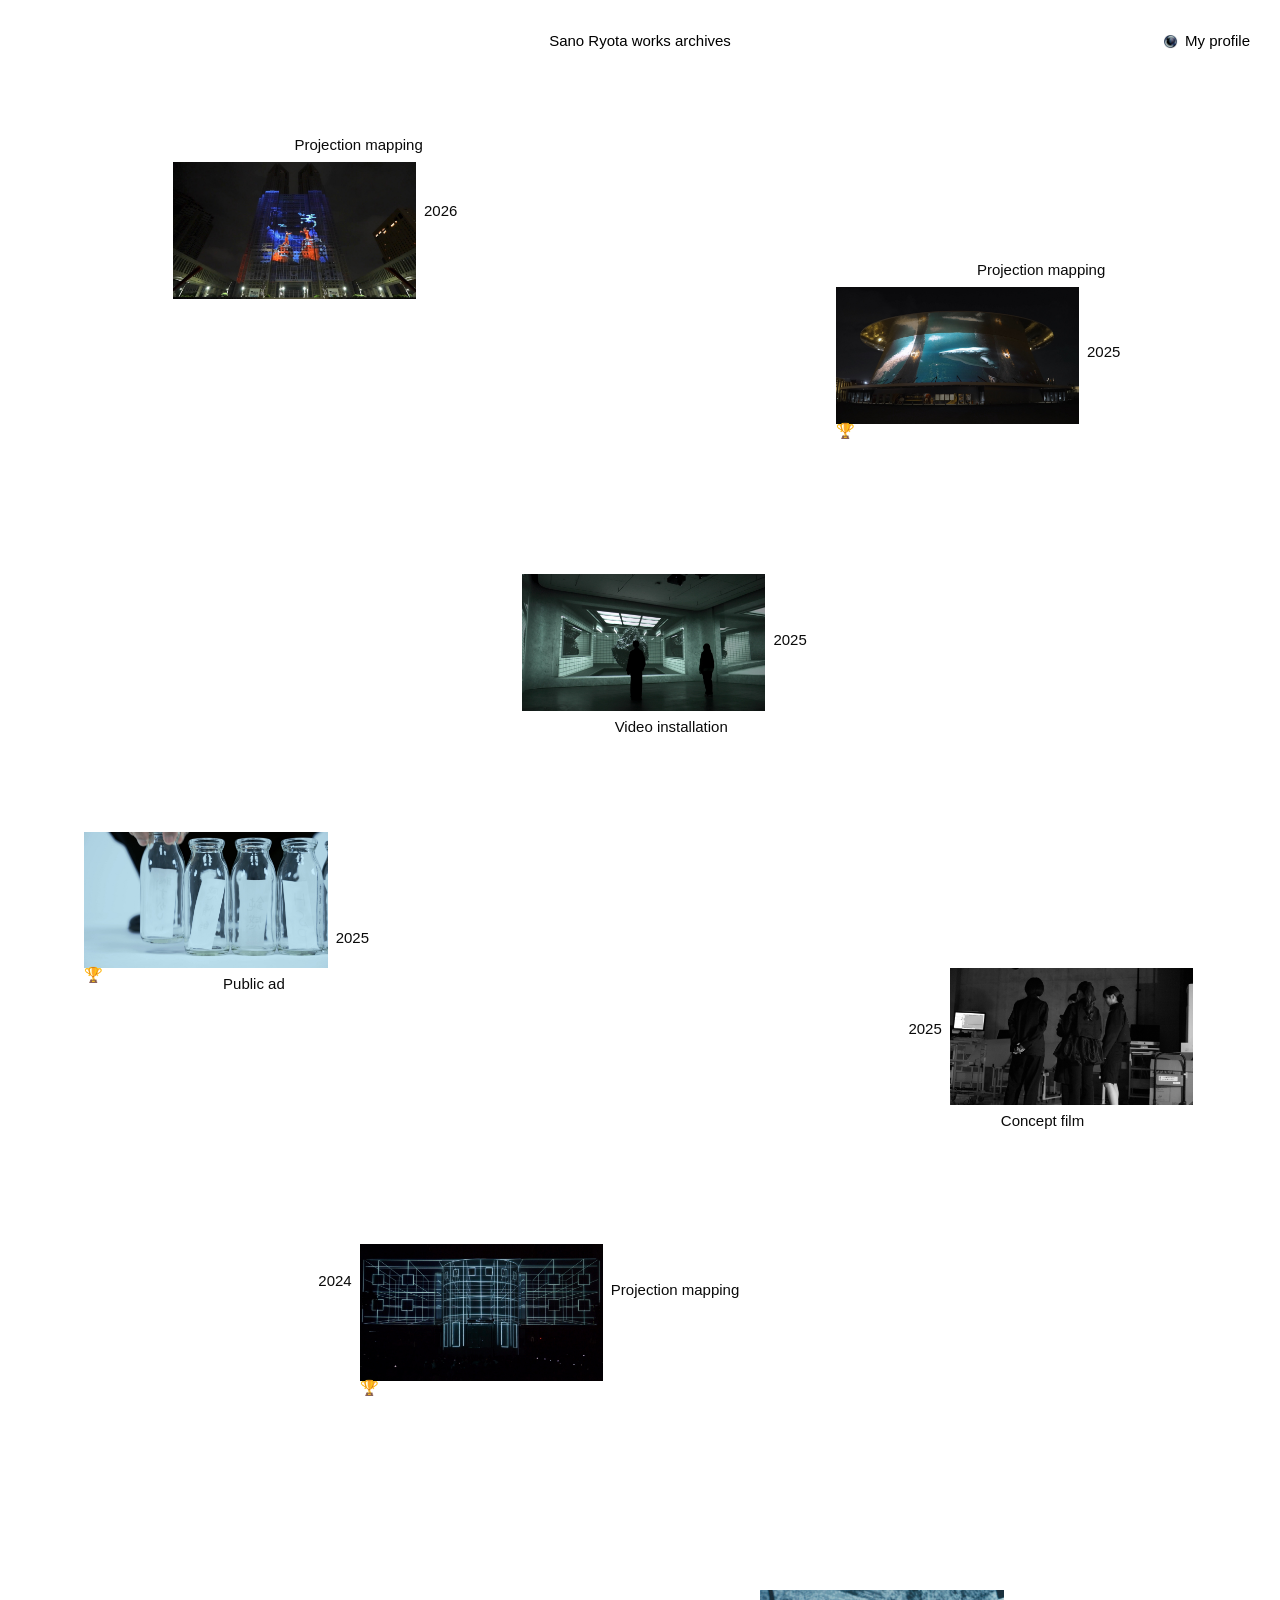
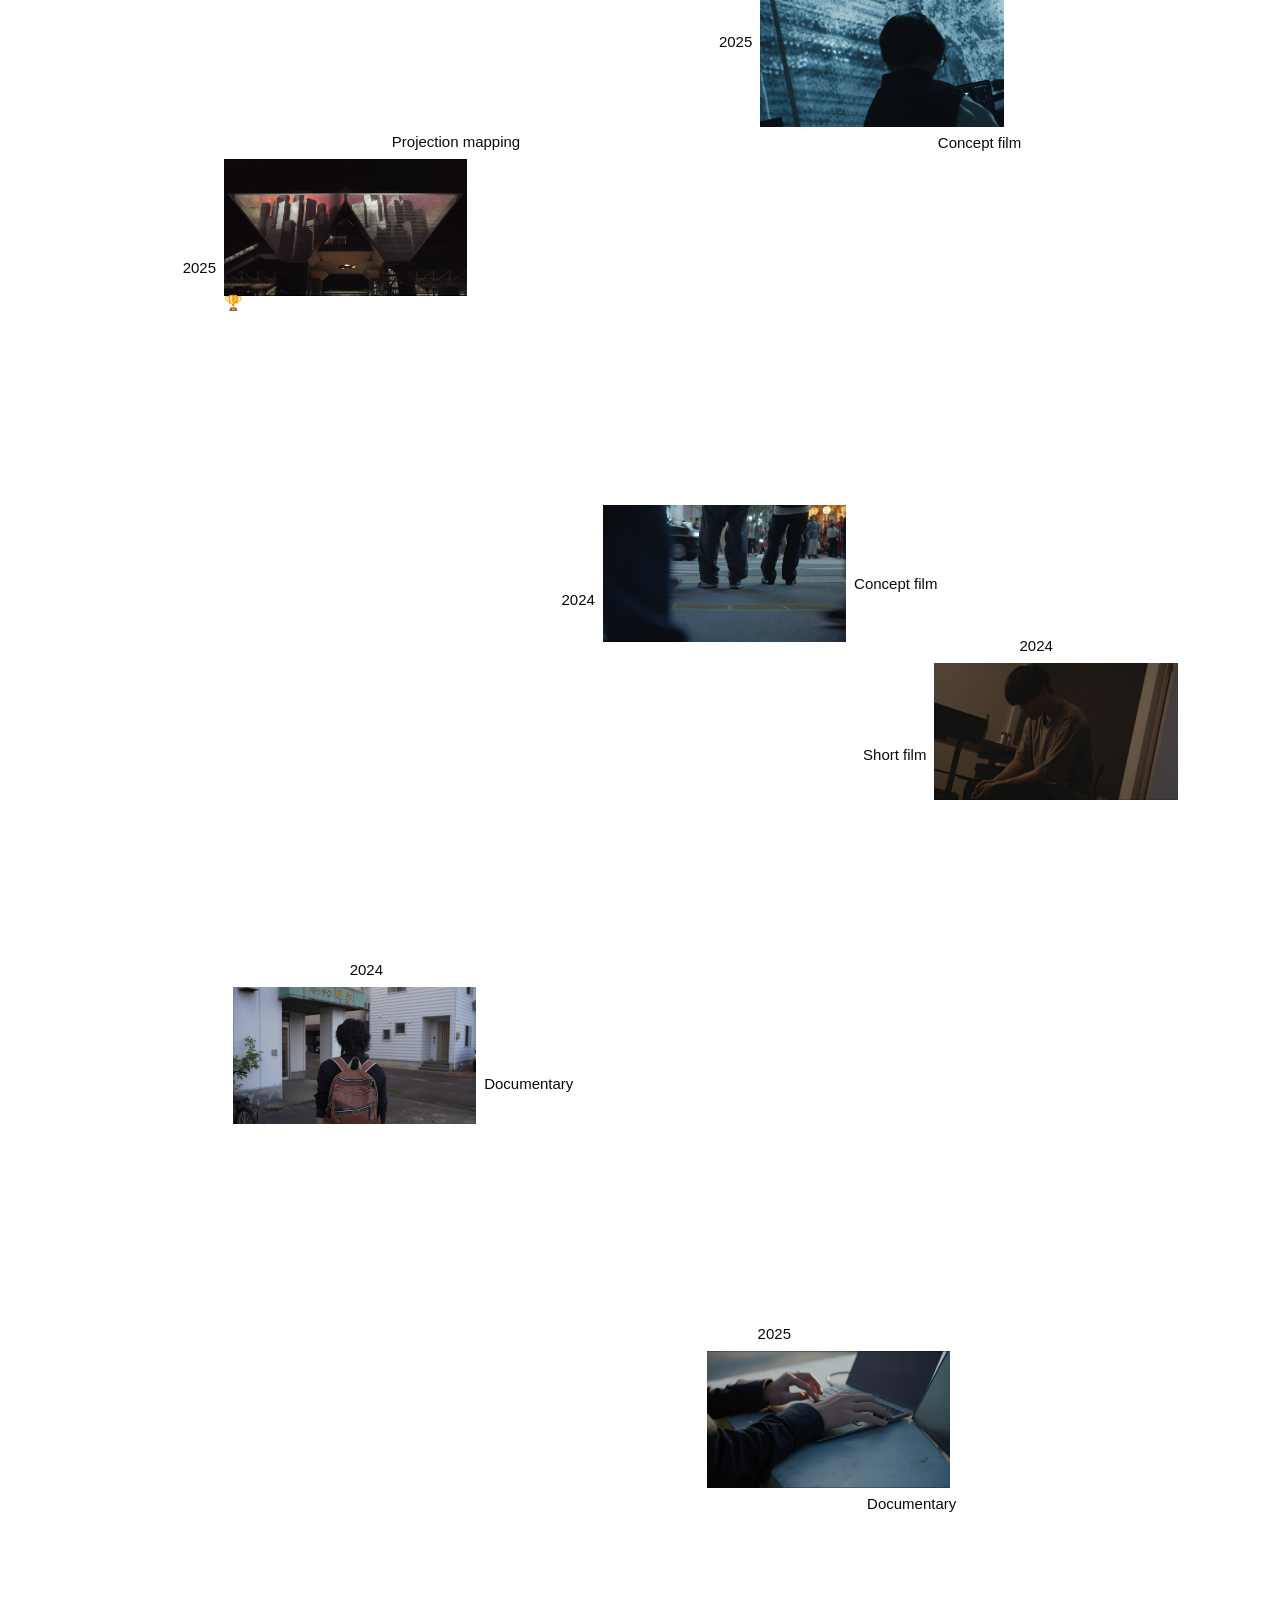
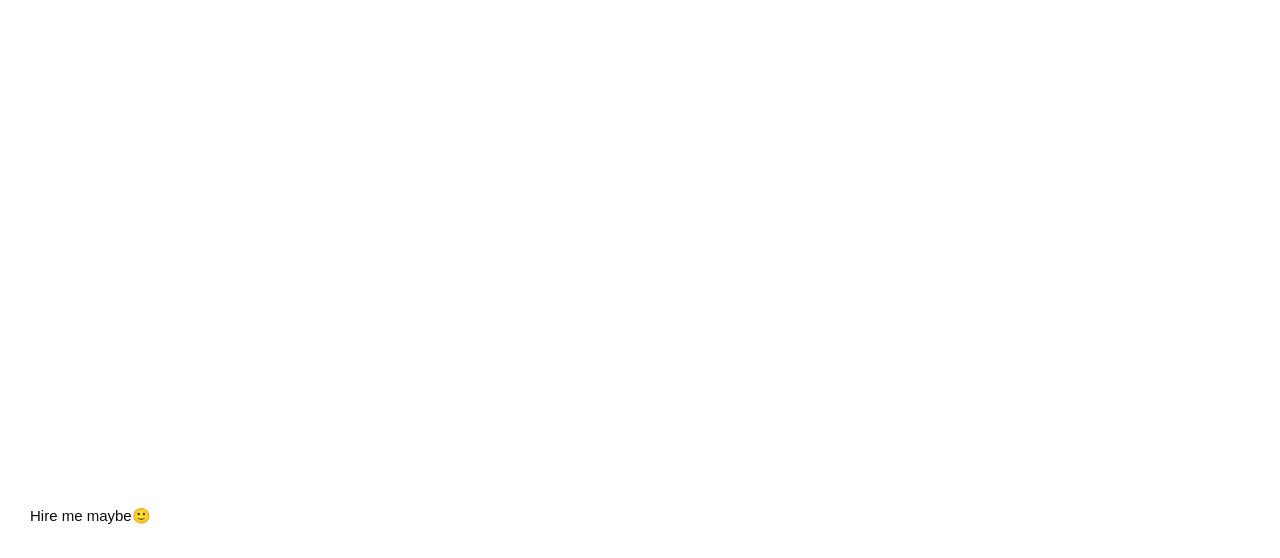
==== commit ca753a63: "Simplify detail pages: about-only bilingual, white-only, smaller flickering close - Bilingual (ja th" ====
--- a/index.html
+++ b/index.html
@@ -151,11 +151,11 @@
     el.style.setProperty("--mleft",c.mleft+"%");
     el.setAttribute("aria-label",w.title||"");
     const thumb=asset(w.thumb);
-    const award=w.award_en||w.award_ja;
+    const award=w.award;
     el.innerHTML=
       `<div class="thumb">${thumb?`<img src="${esc(thumb)}" alt="${esc(w.title)}" loading="lazy">`:""}</div>`+
       `<span class="label year e-${c.yr.e}" style="--p:${c.yr.p}%">${esc(w.year)}</span>`+
-      `<span class="label cat e-${c.ca.e}" style="--p:${c.ca.p}%">${esc(w.category_en)}</span>`+
+      `<span class="label cat e-${c.ca.e}" style="--p:${c.ca.p}%">${esc(w.category)}</span>`+
       (award?`<span class="label trophy emoji" style="animation:t-roam-${i} ${(c.trophy.dur/tSpeed).toFixed(2)}s linear infinite;animation-delay:${(c.trophy.delay/tSpeed).toFixed(2)}s" title="${esc(award)}">🏆</span>`:"");
     stage.appendChild(el);
   });
@@ -204,9 +204,7 @@
   /* 旧URL #work-N → 作品ページ */
   const m=location.hash.match(/^#work-(\d+)$/);
   if(m&&works[+m[1]-1]){location.replace(workURL(works[+m[1]-1]));return;}
-  applyColors(site);
   SPARKLE=!!site.message_sparkle;
-  rememberColors(works,workColors(site,works));   /* 作品ページで同じ色を使う */
   buildArchive(site,works);
   buildHeader(site,profile);
 });
--- a/assets/site.css
+++ b/assets/site.css
@@ -1,6 +1,6 @@
 /* ===== 全ページ共通 ===== */
 :root{
-  --bg:#ffffff;--ink:#0a0a0a;--accent:#00E62E;
+  --bg:#ffffff;--ink:#0a0a0a;
   --fs:15px;
   /* 英字=Helvetica、日本語=游ゴシック（Helveticaに無い文字だけ游ゴシックにフォールバック）*/
   --sans:"Helvetica Neue",Helvetica,Arial,"Yu Gothic Medium","游ゴシック Medium",YuGothic,"游ゴシック体","Yu Gothic","游ゴシック",sans-serif;
@@ -10,41 +10,45 @@
 body{font-family:var(--sans);font-size:var(--fs);line-height:1.6;-webkit-font-smoothing:antialiased;}
 a{color:inherit;text-decoration:none;}
 img{display:block;max-width:100%;}
-:focus-visible{outline:2px solid var(--accent);outline-offset:3px;}
+:focus-visible{outline:2px solid currentColor;outline-offset:3px;}
 .emoji{font-family:"Apple Color Emoji","Segoe UI Emoji","Noto Color Emoji",sans-serif;}
 
-/* ===== 作品・プロフィール（別ページ：黒背景に白文字）===== */
-.dark{--bg:#000;--ink:#fff;--sub:rgba(255,255,255,.62);}
+/* ===== 作品・プロフィール（別ページ：黒背景に白文字。色は #ffffff のみ）===== */
+.dark{--bg:#000;--ink:#fff;}
 .page{max-width:1180px;margin:0 auto;padding:120px 40px 120px;animation:pageIn .6s cubic-bezier(.22,1,.36,1) both;}
 @keyframes pageIn{from{opacity:0;transform:translateY(16px);}to{opacity:1;transform:none;}}
 .home-link{position:fixed;top:30px;left:30px;z-index:20;mix-blend-mode:difference;color:#fff;}
+.page-title{font-size:20px;font-weight:700;line-height:1.3;max-width:calc(100% - 60px);overflow-wrap:break-word;}
 
-/* ✕：右上に固定。作品色で、ホームへ戻る */
-.closeX{--x:clamp(72px,7vw,140px);position:fixed;top:clamp(14px,2vw,30px);right:clamp(14px,2vw,30px);
-  width:var(--x);height:var(--x);z-index:30;cursor:pointer;animation:xIn .85s ease both;}
-.closeX:before,.closeX:after{content:"";position:absolute;left:50%;top:50%;width:calc(var(--x)*1.26);height:calc(var(--x)*0.158);background:var(--wc,var(--accent));}
+/* ✕：右上に固定。フィルムのちらつきのように不規則に明滅しつつ、わずかに揺れる */
+.closeX{--x:28px;position:fixed;top:30px;right:30px;width:var(--x);height:var(--x);z-index:30;cursor:pointer;
+  animation:flicker 1.7s steps(1,end) infinite, weave 2.3s steps(1,end) infinite;}
+.closeX:before,.closeX:after{content:"";position:absolute;left:50%;top:50%;width:calc(var(--x)*1.3);height:3px;background:#fff;}
 .closeX:before{transform:translate(-50%,-50%) rotate(45deg);}
 .closeX:after{transform:translate(-50%,-50%) rotate(-45deg);}
-.closeX:hover:before,.closeX:hover:after{background:#fff;}
-@keyframes xIn{from{opacity:0;transform:rotate(-70deg);}to{opacity:1;transform:none;}}
+@keyframes flicker{
+  0%{opacity:1;} 4%{opacity:.55;} 7%{opacity:1;} 19%{opacity:.85;} 22%{opacity:1;}
+  37%{opacity:.35;} 39%{opacity:.9;} 41%{opacity:1;} 58%{opacity:.7;} 61%{opacity:1;}
+  73%{opacity:.95;} 79%{opacity:.45;} 81%{opacity:1;} 92%{opacity:.8;} 95%{opacity:1;}
+}
+@keyframes weave{
+  0%{transform:none;} 23%{transform:translate(.5px,-.5px);} 47%{transform:translate(-.5px,0);}
+  71%{transform:translate(0,.5px);} 88%{transform:translate(.5px,.5px);}
+}
 
-/* 見出し：英語＋日本語を並べる */
-.sec{margin-top:72px;}
-.sec>h2{font-size:var(--fs);font-weight:400;color:var(--wc,var(--accent));margin-bottom:18px;}
-.sec>h2 .ja{margin-left:.8em;}
-.sub-ja{color:var(--sub);}
-/* バイリンガル本文：PCは日英を左右に、スマホは縦積み */
-.bi{display:grid;grid-template-columns:1fr 1fr;gap:20px 48px;}
-.bi p{white-space:pre-line;text-align:justify;overflow-wrap:break-word;}
-.bi p[lang=en]{text-align:left;}
+.sec{margin-top:64px;}
+.sec>h2{font-size:var(--fs);font-weight:400;margin-bottom:16px;}
+/* About 本文：日本語 → 英語を縦に積む */
+.bi{max-width:680px;}
+.bi p{white-space:pre-line;overflow-wrap:break-word;}
+.bi p+p{margin-top:1.6em;}
+.bi p[lang=ja]{text-align:justify;}
 
 @media (max-width:760px){
   .page{padding:96px 20px 80px;}
   .home-link{top:16px;left:18px;}
-  .closeX{--x:64px;top:12px;right:14px;}
-  .closeX:hover:before,.closeX:hover:after{background:var(--wc,var(--accent));}
-  .sec{margin-top:52px;}
-  .bi{grid-template-columns:1fr;}
+  .closeX{--x:24px;top:16px;right:18px;}
+  .sec{margin-top:48px;}
 }
 @media (prefers-reduced-motion:reduce){
   *{animation:none !important;transition:none !important;}
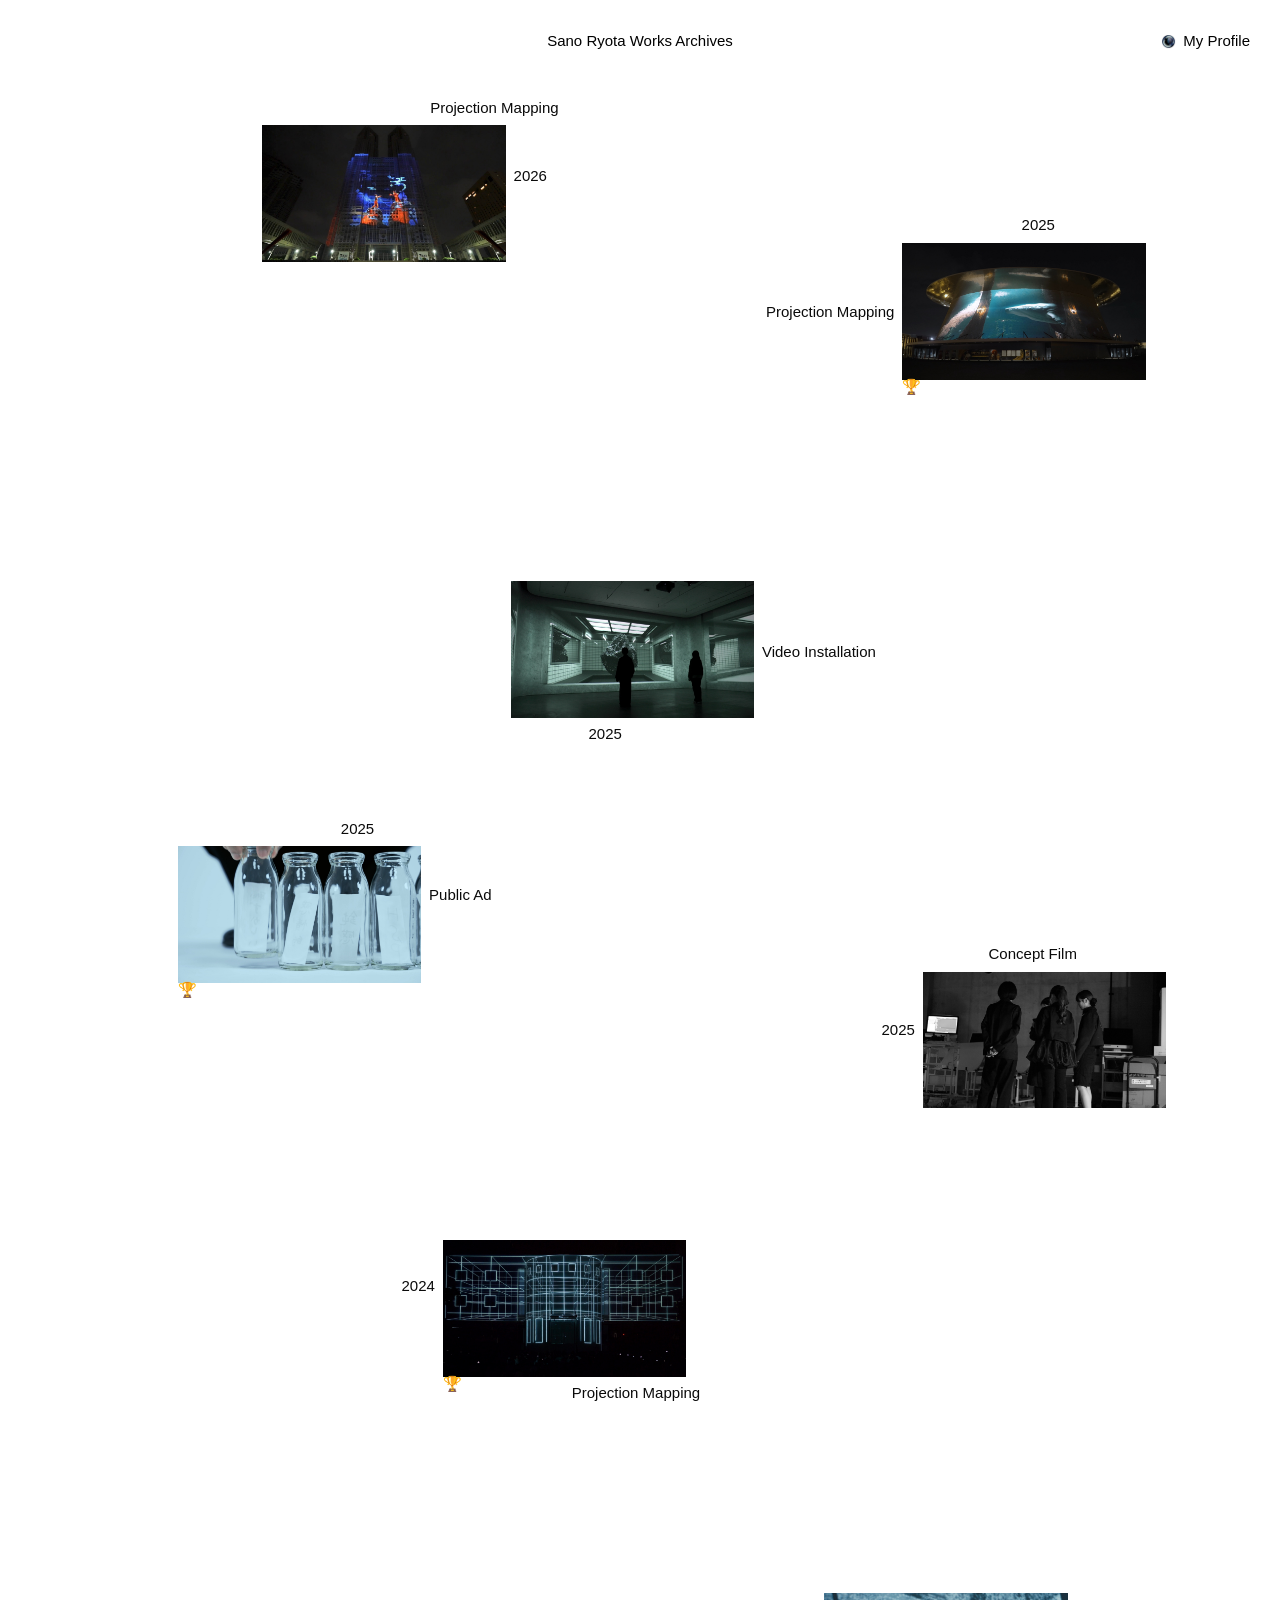
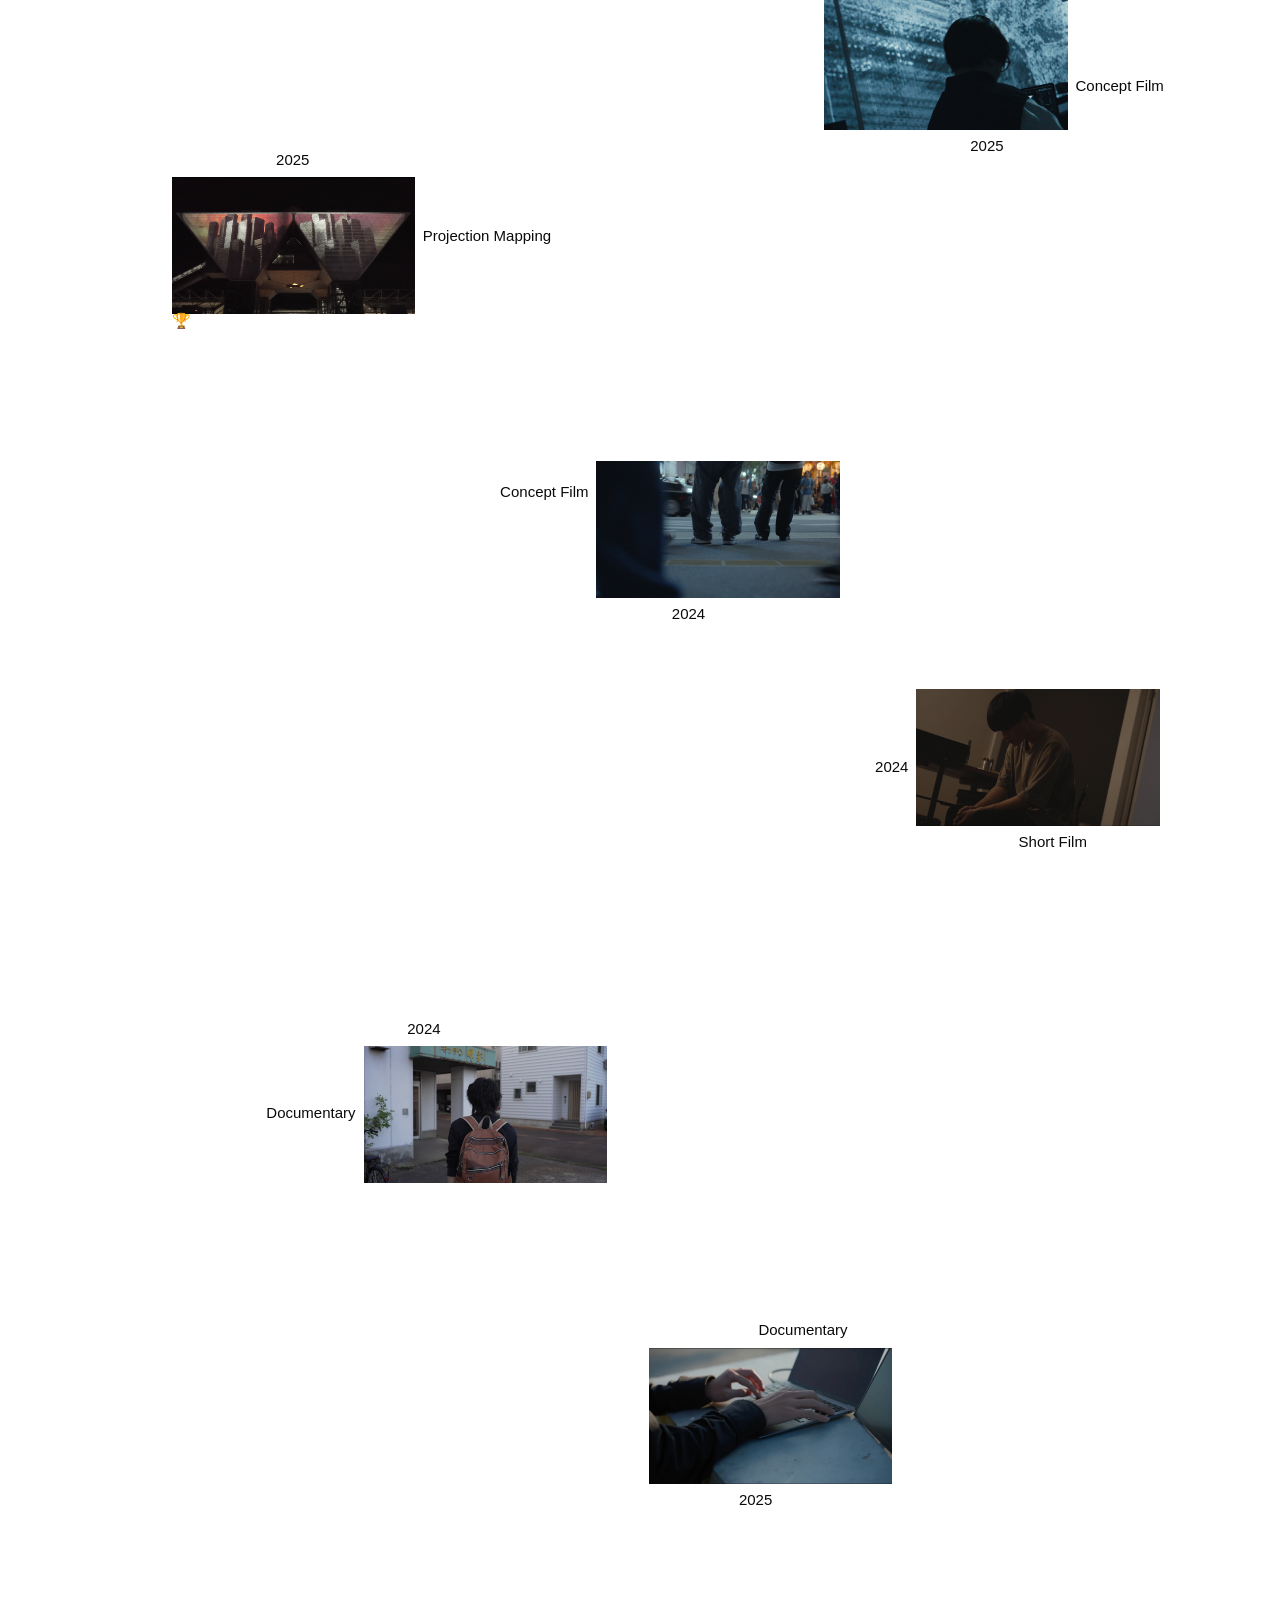
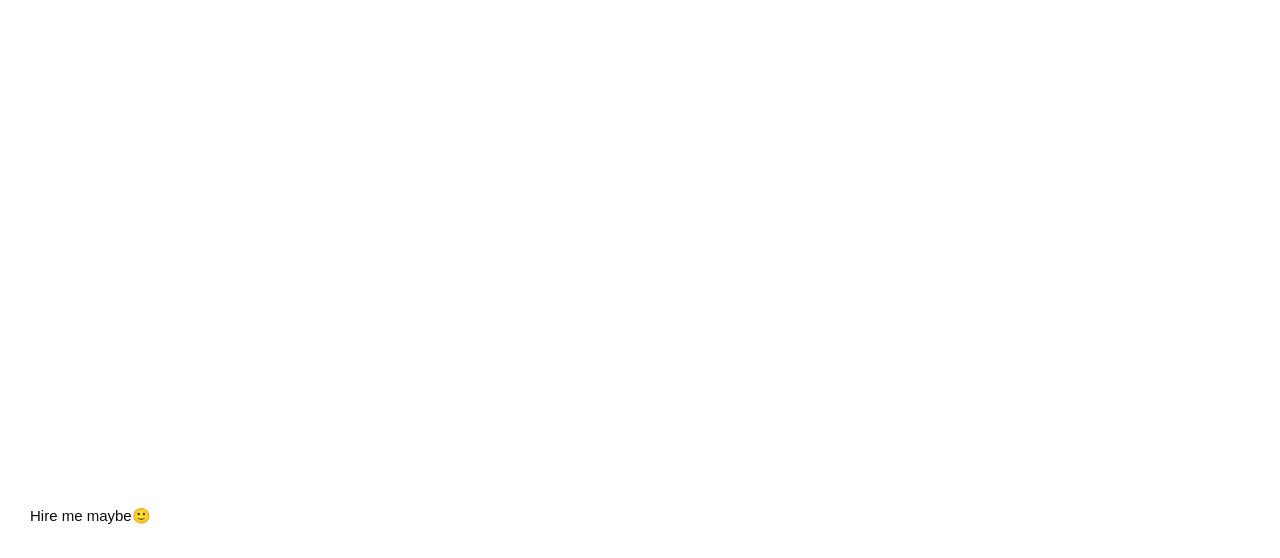
==== commit 1b7fd06b: "Capitalize each word in multi-word names (titles, genres, roles, headings, site title) Sentences (ab" ====
--- a/index.html
+++ b/index.html
@@ -4,9 +4,9 @@
 <meta charset="UTF-8">
 <meta name="viewport" content="width=device-width, initial-scale=1.0">
 <meta name="theme-color" content="#ffffff">
-<title>Sano Ryota works archives</title>
+<title>Sano Ryota Works Archives</title>
 <!-- リンク共有時のプレビュー画像（SNSはJSを読まないのでここに直書き）-->
-<meta property="og:title" content="Sano Ryota works archives">
+<meta property="og:title" content="Sano Ryota Works Archives">
 <meta property="og:image" content="https://sanoryota.com/media/site/ogp.jpg">
 <meta name="twitter:card" content="summary_large_image">
 <meta name="twitter:image" content="https://sanoryota.com/media/site/ogp.jpg">
@@ -83,7 +83,7 @@
 
 <main><div id="stage"></div></main>
 <footer class="botmsg" id="botmsg">
-  <span class="msg-trigger" id="msgTrigger" role="button" tabindex="0" onclick="showMessage()" onkeydown="if(event.key==='Enter'||event.key===' '){event.preventDefault();showMessage();}">Watch message from Ryota Sano</span>
+  <span class="msg-trigger" id="msgTrigger" role="button" tabindex="0" onclick="showMessage()" onkeydown="if(event.key==='Enter'||event.key===' '){event.preventDefault();showMessage();}">Watch Message from Ryota Sano</span>
   <div class="msg-reveal" id="bottomMsg"></div>
 </footer>
 
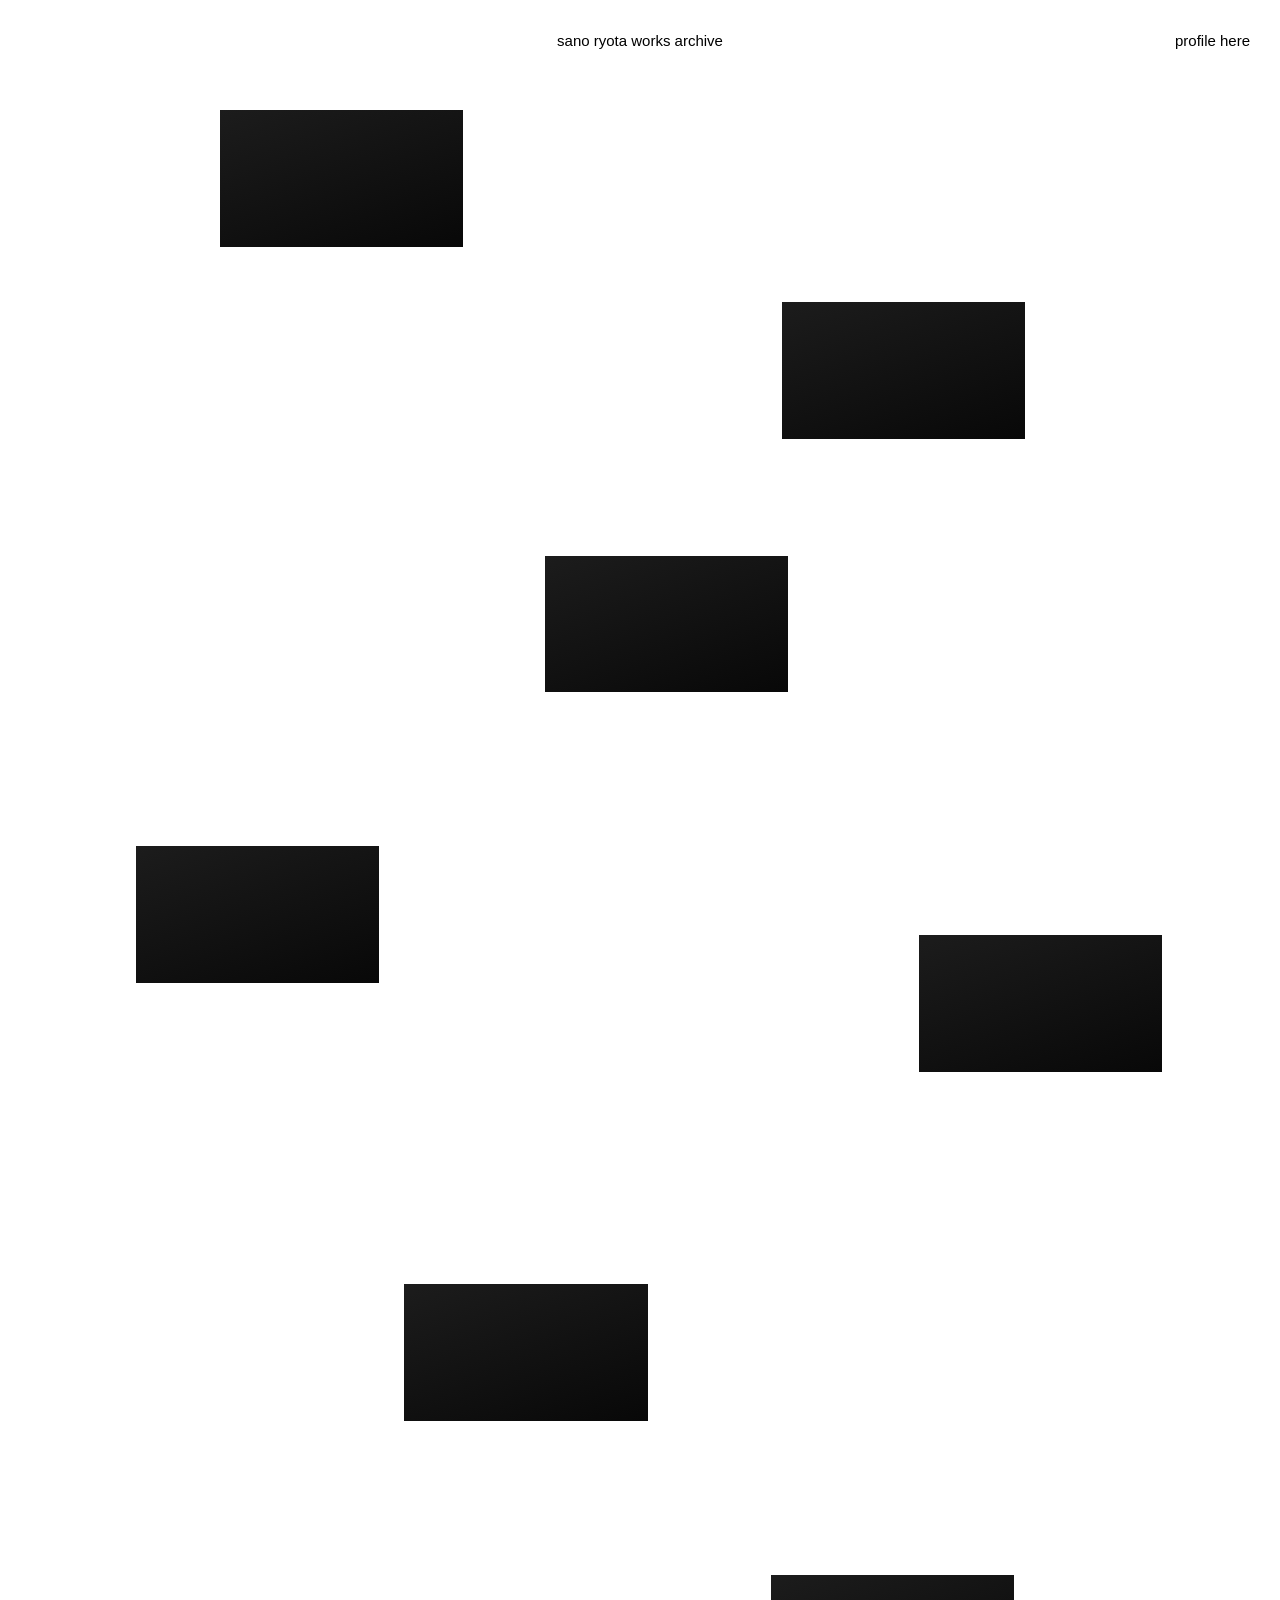
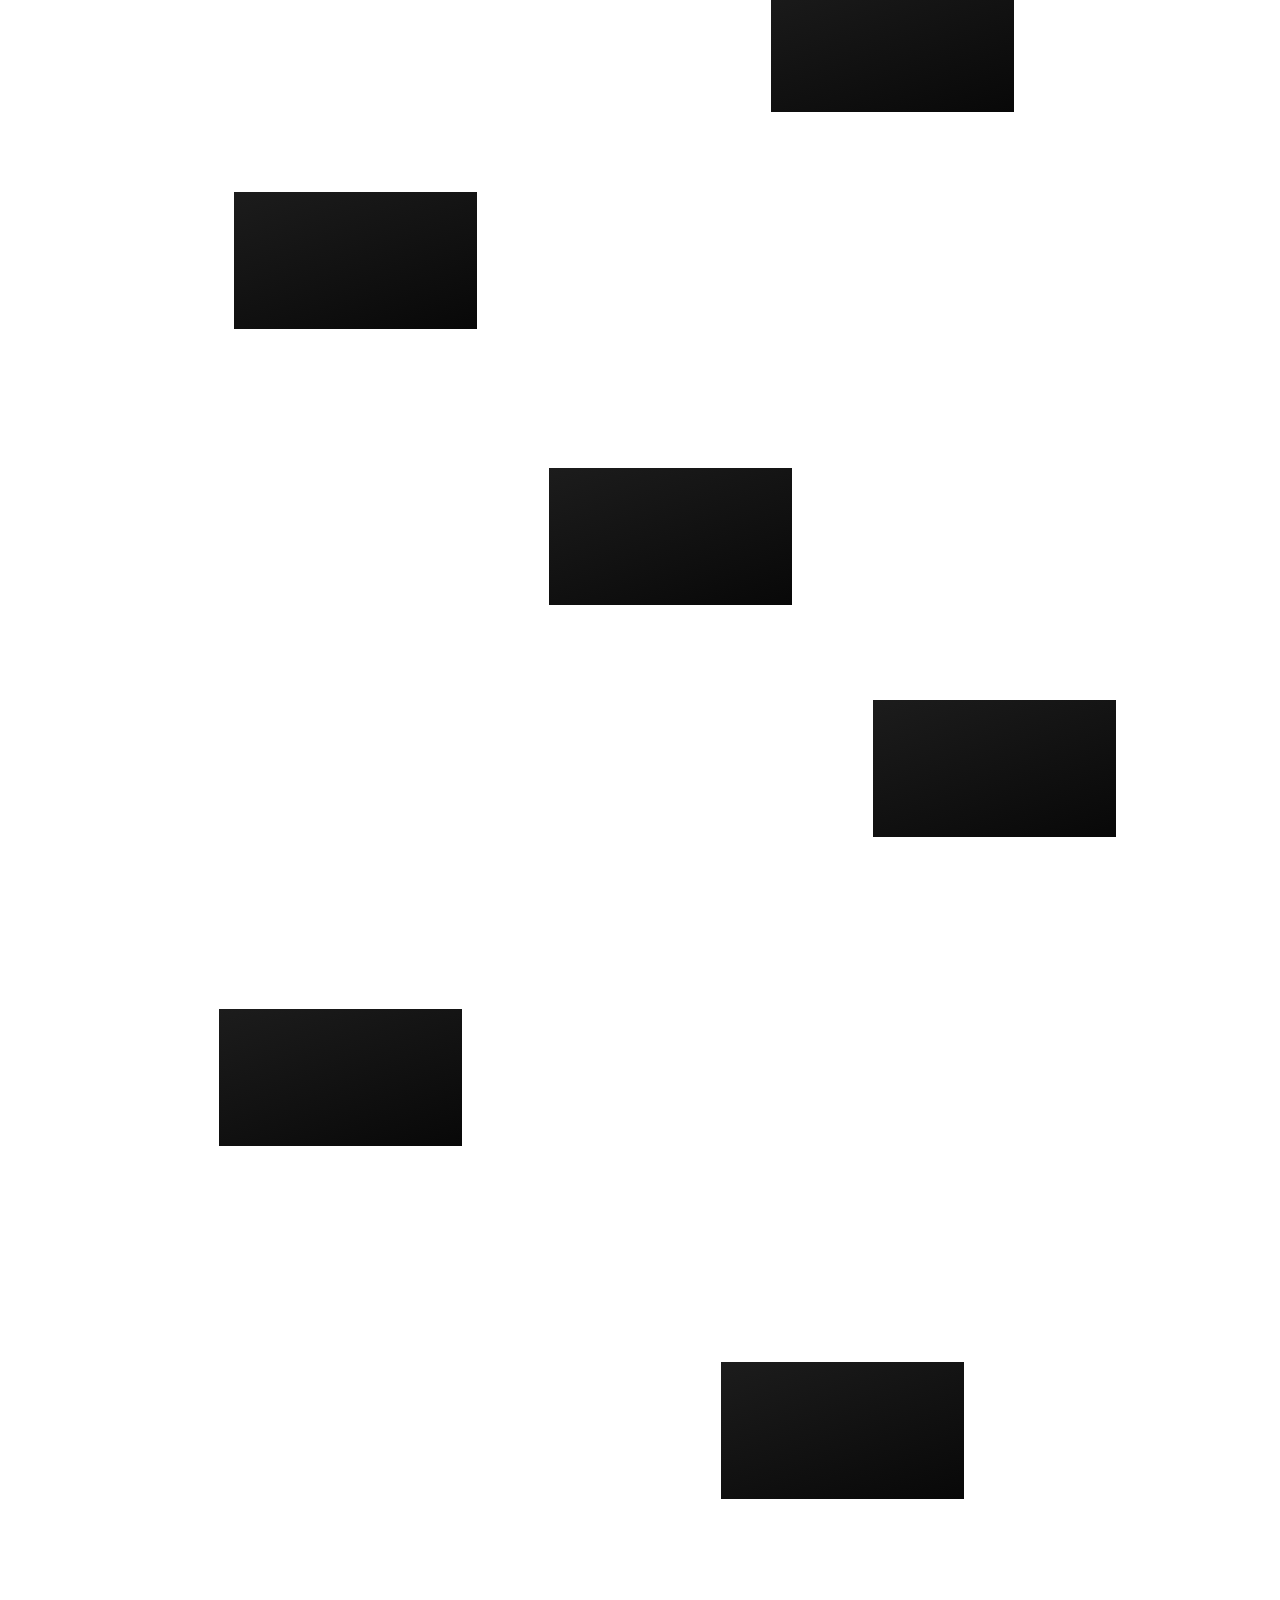
==== commit d5bddd01: "Custom admin with live preview, drafts and publish; typography controls; hidden new home - admin/: o" ====
--- a/index.html
+++ b/index.html
@@ -4,28 +4,68 @@
 <meta charset="UTF-8">
 <meta name="viewport" content="width=device-width, initial-scale=1.0">
 <meta name="theme-color" content="#ffffff">
-<title>Sano Ryota Works Archives</title>
-<!-- リンク共有時のプレビュー画像（SNSはJSを読まないのでここに直書き）-->
-<meta property="og:title" content="Sano Ryota Works Archives">
-<meta property="og:image" content="https://sanoryota.com/media/site/ogp.jpg">
+<!-- ===== Google Analytics 4 ===== 測定IDの差し替えはこの下2か所(GA_ID)だけ ===== -->
+<script>var GA_ID="G-K5GHBEW050";</script>
+<script async src="https://www.googletagmanager.com/gtag/js?id=G-K5GHBEW050"></script>
+<script>
+  window.dataLayer=window.dataLayer||[];
+  function gtag(){dataLayer.push(arguments);}
+  gtag('js',new Date());
+  /* GA4はIPを既定で匿名化（anonymize_ipは互換のため明示）。Google信号は無効でプライバシー最小配慮。Cookie同意バナーは付けない */
+  gtag('config',GA_ID,{anonymize_ip:true,allow_google_signals:false});
+</script>
+<!-- gtag.js が読み込めなくても下のJSは typeof gtag==='function' ガードで安全 -->
+<!-- ===== /GA4 ===== -->
+<title>sano ryota works archive</title>
+<!-- リンク共有時のプレビュー画像・タブのアイコン（site_image でシートから指定）-->
+<meta property="og:title" id="ogTitle" content="sano ryota works archive">
+<meta property="og:image" id="ogImage" content="https://lh3.googleusercontent.com/d/1kANZYppuxMJCWePFoMk7klaHJ8BlRE8Q=w800">
 <meta name="twitter:card" content="summary_large_image">
-<meta name="twitter:image" content="https://sanoryota.com/media/site/ogp.jpg">
-<link rel="icon" href="media/site/favicon.png">
-<link rel="stylesheet" href="assets/site.css">
-<script src="assets/site.js"></script>
-<script>
-  /* 旧URL（#work-N / #profile）は新しいページへ転送 */
-  if(location.hash==="#profile")location.replace("profile.html");
-</script>
+<meta name="twitter:image" id="twImage" content="https://lh3.googleusercontent.com/d/1kANZYppuxMJCWePFoMk7klaHJ8BlRE8Q=w800">
+<link rel="icon" id="favicon" href="https://lh3.googleusercontent.com/d/1UZ0m5Xl32j_JGDwNCfEBV87hP9CirErM=w1600">
 <style>
-  /* スクロール最下部・左下のメッセージ */
-  .botmsg{display:none;position:relative;padding:24px 30px 30px;}
+  :root{
+    --bg:#ffffff;--ink:#0a0a0a;--red:#ec3b27;
+    --accent:#00DD58;  /* プロフィール/✕印/作品見出しの基調色 accent_color / 基調色 */
+    --fs:15px;
+    /* === トラッキング・行間・ウェイト（スプレッドシートで上書き可能 / イラレ感覚の数値）=== */
+    /* 行間（行送り％：150 = 1.5倍）をセクション別に */
+    --lh:1.5;          /* 全体        line_height         / 行間 */
+    --title-lh:1.05;   /* 作品タイトル  title_line_height   / タイトル行間 */
+    --credit-lh:1.55;  /* クレジット    credit_line_height  / クレジット行間 */
+    --profile-lh:1.95; /* プロフィール本文 profile_line_height / プロフィール行間 */
+    --desc-lh:1.95;    /* 作品説明文    desc_line_height    / 説明行間 */
+    /* トラッキング（1/1000em：50 = 0.05em）。カーニングは 0 固定(font-kerning:none) */
+    --tracking:0;      /* 全体のトラッキング  tracking / トラッキング */
+    --label-gap:8px;   /* 年/カテゴリのサムネ端からの距離 label_gap / ラベル距離（px）*/
+    --about-gap:0px;   /* 作品ページ ABOUT の上の余白 about_gap / ABOUT上余白（px）*/
+    /* ウェイト（font-weight）をセクション別に */
+    --title-w:700;     /* 作品タイトル  title_weight   / タイトルウェイト */
+    --credit-w:400;    /* クレジット    credit_weight  / クレジットウェイト */
+    --profile-w:400;   /* プロフィール本文 profile_weight / プロフィールウェイト */
+    --desc-w:400;      /* 作品説明文    desc_weight    / 説明ウェイト */
+    --label-w:400;     /* 年/カテゴリ   label_weight   / ラベルウェイト */
+    --sans:"Helvetica Neue",Arial,"Yu Gothic",YuGothic,"游ゴシック体","游ゴシック","Hiragino Kaku Gothic ProN",sans-serif;
+  }
+  *{box-sizing:border-box;margin:0;padding:0;-webkit-tap-highlight-color:transparent;}
+  button{-webkit-tap-highlight-color:transparent;outline:none;}
+  html,body{background:var(--bg);color:var(--ink);overflow-x:hidden;}
+  /* イラレ相当: カーニング0 / 役物規則なし / プロポーショナルメトリクスON */
+  body{font-family:var(--sans);font-size:var(--fs);line-height:var(--lh);-webkit-font-smoothing:antialiased;
+    letter-spacing:var(--tracking);
+    font-kerning:none;                    /* カーニング0（ペアカーニング無効）*/
+    font-feature-settings:"palt" 1;       /* プロポーショナルメトリクスON */
+    text-spacing-trim:space-all;          /* 役物規則なし（約物の自動詰めをしない）*/
+  }
+  a{color:inherit;text-decoration:none;}
+  /* スクロール最下部・左下のメッセージ（サイトタイトルと同じフォント・サイズ）*/
+  .botmsg{display:none;position:relative;padding:24px 30px 30px;font-family:var(--sans);font-size:var(--fs);line-height:1.5;color:var(--ink);}
   .msg-trigger{cursor:pointer;display:inline-block;border-bottom:1px solid currentColor;}
   .msg-trigger::after{content:"✨";margin-left:.45em;border:0;animation:twinkle 1.3s steps(1,end) infinite;}
   @keyframes twinkle{50%{opacity:.15;}}
-  .msg-reveal{display:none;max-width:680px;white-space:pre-wrap;}
+  .msg-reveal{display:none;max-width:680px;white-space:pre-wrap;color:var(--ink);}
   .botmsg.no-spark .msg-trigger{display:none;}          /* キラキラOFF時はトリガーごと無し（丸出し）*/
-  .botmsg.no-spark .msg-reveal{animation:none;}
+  .botmsg.no-spark .msg-reveal{animation:none;}         /* OFFはアニメ無しでプレーン表示 */
   .botmsg.show .msg-trigger{display:none;}
   .botmsg.show .msg-reveal{display:block;animation:reveal .8s cubic-bezier(.16,1,.3,1) both;}
   @keyframes reveal{from{opacity:0;filter:blur(10px);transform:translateY(10px) scale(.97);}
@@ -36,150 +76,592 @@
     100%{opacity:0;transform:translateY(-46px) scale(1.25) rotate(45deg);}}
 
   header{position:fixed;top:0;left:0;right:0;display:flex;justify-content:space-between;align-items:flex-start;
-    padding:30px 30px;z-index:60;pointer-events:none;mix-blend-mode:difference;color:#fff;line-height:1.5;}
+    padding:30px 30px;z-index:60;pointer-events:none;mix-blend-mode:difference;color:#fff;}
+  header div{font-size:var(--fs);}
   header .center{position:absolute;left:50%;top:30px;transform:translateX(-50%);pointer-events:auto;cursor:pointer;}
-  header .right{margin-left:auto;pointer-events:auto;display:inline-flex;align-items:center;}
+  header .right{margin-left:auto;pointer-events:auto;cursor:pointer;display:inline-flex;align-items:center;}
   /* アイコンはヘッダー(反転合成)の外の別レイヤー。素の色のまま点滅 */
-  .favico{position:fixed;width:var(--fs);height:var(--fs);object-fit:contain;z-index:61;animation:blink 1s steps(1,end) infinite;}
+  .favico{position:fixed;width:var(--fs);height:var(--fs);object-fit:contain;z-index:61;cursor:pointer;animation:blink 1s steps(1,end) infinite;}
   @keyframes blink{50%{opacity:0;}}
 
-  /* archive : airy %-scatter */
+  /* archive : airy %-scatter, fixed font */
   #stage{position:relative;width:100%;max-width:1500px;margin:0 auto;aspect-ratio:1600/4600;}
-  .work{position:absolute;width:19%;display:block;}
+  .work{position:absolute;width:19%;cursor:pointer;}
+  /* キーボード操作時のフォーカスを可視化（マウス操作では出さない）*/
+  .work:focus-visible,header [role=button]:focus-visible,.closeX:focus-visible,.msg-trigger:focus-visible{outline:2px solid var(--accent);outline-offset:3px;}
   .thumb{position:relative;width:100%;aspect-ratio:16/9;overflow:hidden;background:#0c0c0c;}
-  .thumb img{width:100%;height:100%;object-fit:cover;}
+  .thumb img{width:100%;height:100%;object-fit:cover;display:block;}
+  .thumb .field{width:100%;height:100%;background:linear-gradient(160deg,#1c1c1c,#080808);}
   .thumb::after{content:"";position:absolute;inset:0;background:#000;opacity:0;transition:opacity .25s ease;}
   .work:hover .thumb::after{opacity:1;}                 /* hover = 黒 */
-  .label{position:absolute;line-height:1;white-space:nowrap;--p:50%;}
-  /* サムネ端からの距離は四辺とも 8px。上ラベルはディセンダー分だけ持ち上げる */
-  .label.e-top{bottom:calc(100% + 8px);left:var(--p);padding-bottom:.16em;}
-  .label.e-bottom{top:calc(100% + 8px);left:var(--p);}
-  .label.e-left{right:calc(100% + 8px);top:var(--p);}
-  .label.e-right{left:calc(100% + 8px);top:var(--p);}
+  .label{position:absolute;font-size:var(--fs);line-height:1;white-space:nowrap;color:var(--ink);font-weight:var(--label-w);--p:50%;--ph:20%;}
+  /* 上ラベルは小文字ディセンダー(p,j等)の分だけ少し持ち上げ、サムネとの視覚距離を四辺で均一化 */
+  .label.e-top{padding-bottom:.16em;}
+  /* サムネ端からの距離は四辺とも一定（--label-gap, px指定可）*/
+  .label.e-top{bottom:calc(100% + var(--label-gap));top:auto;left:var(--p);}
+  .label.e-bottom{top:calc(100% + var(--label-gap));left:var(--p);}
+  .label.e-left{right:calc(100% + var(--label-gap));left:auto;top:var(--p);}
+  .label.e-right{left:calc(100% + var(--label-gap));top:var(--p);}
+
+  /* overlays */
+  .overlay{position:fixed;inset:0;background:#000;z-index:100;overflow-y:auto;display:flex;opacity:0;visibility:hidden;transition:opacity .5s ease .16s,visibility .5s ease;}
+  .overlay.open{opacity:1;visibility:visible;transition:opacity .4s ease,visibility .4s ease;}
+  /* 開閉アニメ：カードがふわっと上下しながらフェード。閉じる時もなめらかに */
+  .sheet,.p-sheet{opacity:0;transform:translateY(28px) scale(.99);
+    transition:opacity .5s ease .16s,transform .55s cubic-bezier(.22,1,.36,1) .16s;}
+  .overlay.open .sheet,.overlay.open .p-sheet{opacity:1;transform:none;transition:opacity .45s ease,transform .55s cubic-bezier(.22,1,.36,1);}
+  /* ✕印：開くときは回りながら出現。閉じるときは先に回転し始めてからゆっくり回って消える（回転は控えめ）*/
+  /* 閉じる時：その場で少し回転しつつ、今より少し早めにフェードアウト */
+  .closeX{opacity:0;transform:rotate(-70deg);transition:opacity .3s ease .08s,transform .5s ease;}
+  .overlay.open .closeX{opacity:1;transform:none;transition:opacity .3s ease,transform .85s ease .05s;}
+  /* ✕：サイズは画面幅で可変。位置は各カードの右上角に追従（狭い画面で被らず、広い画面で離れすぎない）*/
+  #detail{--cw:min(95vw,1640px);}
+  #profile{--cw:min(92vw,1120px);}
+  .closeX{--x:clamp(104px,9vw,200px);position:fixed;top:clamp(14px,2vw,30px);
+    right:max(18px,calc((100vw - var(--cw,min(95vw,1640px)))/2 - var(--x)*0.28));
+    width:var(--x);height:var(--x);z-index:130;cursor:pointer;background:none;border:0;}
+  .closeX:before,.closeX:after{content:"";position:absolute;left:50%;top:50%;width:calc(var(--x)*1.26);height:calc(var(--x)*0.158);background:var(--xc,var(--accent));}
+  .closeX:before{transform:translate(-50%,-50%) rotate(45deg);}
+  .closeX:after{transform:translate(-50%,-50%) rotate(-45deg);}
+  .closeX:hover:before,.closeX:hover:after{background:#fff;}
+
+  /* detail : video / title+meta / credit  = 3 separate columns (intentional) */
+  .sheet{background:#fff;color:#000;width:95%;max-width:1640px;margin:auto;padding:56px 60px 60px;
+    display:grid;grid-template-columns:2.3fr .8fr;gap:20px 46px;align-items:start;--wc:var(--accent);}
+  .d-video{grid-column:1;grid-row:1;}
+  .player{position:relative;width:100%;aspect-ratio:16/9;background:#111;overflow:hidden;}
+  .player img{width:100%;height:100%;object-fit:cover;display:block;}
+  .player .field{width:100%;height:100%;background:linear-gradient(160deg,#1c1c1c,#080808);}
+  .player iframe{width:100%;height:100%;border:0;display:block;}
+  .d-meta{grid-column:1;grid-row:2;}   /* タイトル/カテゴリ/制作年/受賞 を動画の下・ABOUTの上に */
+  .d-meta h1{color:var(--wc);font-size:36px;font-weight:var(--title-w);line-height:var(--title-lh);}
+  .d-meta .sub{color:var(--wc);font-size:var(--fs);line-height:1.4;margin-top:6px;}
+  .d-meta .award{color:var(--ink);font-size:var(--fs);margin-top:10px;line-height:1.5;}
+  /* 絵文字は Apple のものを使う */
+  .label.trophy,.tEmoji{font-family:"Apple Color Emoji","Segoe UI Emoji","Noto Color Emoji",sans-serif;}
   /* トロフィー：作品ごとの歪んだループ(t-roam-i)に沿って一定速度で滑らかに進む */
-  .label.trophy{white-space:normal;will-change:left,top;}
+  .label.trophy{line-height:1;white-space:normal;will-change:left,top;}
+  @media (prefers-reduced-motion:reduce){.label.trophy{animation:none !important;}}
+  .d-credit{grid-column:2;grid-row:1 / span 3;font-size:var(--fs);line-height:var(--credit-lh);font-weight:var(--credit-w);}
+  .d-credit h2,.d-body h2{font-weight:400;font-size:var(--fs);margin-bottom:14px;}
+  .d-body h2{color:var(--wc);}                              /* ABOUT見出しはアクセント */
+  .d-credit h2{color:var(--credit-h-color,var(--wc));}      /* credit見出し色（既定=アクセント/作品色）credit_heading_color */
+  .d-credit .role{color:var(--credit-txt-color,inherit);margin-top:14px;}  /* 役職色（既定=本文色）credit_body_color */
+  .d-credit .role:first-of-type{margin-top:0;}
+  .d-credit .nm{color:var(--credit-txt-color,#000);}        /* 名前色（既定=本文色）*/
+  .d-body{grid-column:1;grid-row:3;font-size:var(--fs);line-height:var(--desc-lh);font-weight:var(--desc-w);max-width:700px;text-align:justify;margin-top:var(--about-gap);}
+  .playbtn{position:absolute;left:50%;top:50%;transform:translate(-50%,-50%);width:82px;height:82px;border:0;border-radius:50%;background:var(--wc,var(--red));cursor:pointer;display:flex;align-items:center;justify-content:center;transition:transform .2s ease;}
+  .playbtn:hover{transform:translate(-50%,-50%) scale(1.08);}
+  .playbtn:after{content:"";border-left:26px solid #fff;border-top:16px solid transparent;border-bottom:16px solid transparent;margin-left:6px;}
+
+  /* profile : same manner as detail (white card, 'credit'-style colored lowercase headers) */
+  .p-sheet{background:#fff;color:#000;width:92%;max-width:1120px;margin:auto;padding:60px 64px 80px;--wc:var(--accent);}
+  .p-name{color:var(--wc);font-size:40px;font-weight:700;letter-spacing:0;line-height:1.05;}
+  .p-role{color:var(--wc);font-size:var(--fs);margin-top:6px;}
+  .p-grid{display:grid;grid-template-columns:1.5fr .7fr;gap:56px;margin-top:48px;align-items:start;}
+  .p-main{min-width:0;}                                  /* グリッド内のはみ出し防止 */
+  .p-main section{margin-bottom:34px;}
+  .p-main h3{color:var(--wc);font-size:var(--fs);font-weight:400;margin-bottom:14px;}
+  .p-main p{font-size:var(--fs);line-height:var(--profile-lh);font-weight:var(--profile-w);max-width:620px;overflow-wrap:break-word;text-align:justify;}
+  /* career / awards / skills：日付列＋内容列の2カラムグリッドで左右を揃える */
+  /* row-gap は使わず行間(profile_line_height)で項目間隔を決める → セクション全体に効く */
+  .p-list{display:grid;grid-template-columns:max-content 1fr;column-gap:18px;row-gap:0;font-size:var(--fs);line-height:var(--profile-lh);}
+  .p-list dt{white-space:nowrap;color:#000;}
+  .p-list dd{min-width:0;overflow-wrap:anywhere;}
+  .p-list dd.full{grid-column:1/-1;}   /* 日付なし行は行頭(1列目左端)から */
+  /* contact：横並び。下線=リンクが分かるよう維持 */
+  .p-row{display:flex;gap:18px;font-size:var(--fs);line-height:var(--profile-lh);}
+  .p-row span,.p-row a{min-width:0;overflow-wrap:anywhere;} /* 長文・長URLを折り返して右にはみ出さない */
+  .p-row .k{min-width:92px;flex-shrink:0;}
+  .p-contact .p-row .k{min-width:150px;}
+  .p-main a{border-bottom:1px solid #000;}
+  .p-photo .ph{width:100%;aspect-ratio:3/4;background:linear-gradient(160deg,#1c1c1c,#080808) center/cover no-repeat;}
 
   @media (max-width:760px){
-    header{padding:16px 18px;}
-    header .center{position:static;transform:none;max-width:58%;}
-    #stage{aspect-ratio:auto !important;max-width:none;padding:132px 20px 90px;}
-    /* 横位置はJSが --mleft に入れたランダム値（モバイルのみ適用）*/
+    /* スマホ：タイトルは左、プロフィールは右で一段下げる */
+    /* タイトルとプロフィールの上端を揃え、両方を少しだけ下げる */
+    header{align-items:flex-start;padding:16px 18px;}
+    header .center{position:static;left:auto;top:auto;transform:none;max-width:58%;}
+    header .right{margin-left:auto;margin-top:0;}
+    #stage{aspect-ratio:auto;max-width:none;padding:132px 20px 90px;}
+    /* サムネはランダムに散らす（縦一列にしない）。端から端まで大きく振る */
+    /* 横位置はJSが --mleft に入れた値を使う（モバイルのみ適用）*/
     .work{position:relative !important;left:auto !important;top:auto !important;width:54% !important;margin:0 0 108px var(--mleft,0) !important;}
+    /* 上下ラベルは1行のまま（重なり防止）。横ラベルだけ収まらない時に折り返す */
     .label.e-left,.label.e-right{white-space:normal;max-width:22vw;}
+    /* スマホ：visibilityを使わず、オーバーレイは常時表示・透明・クリック透過。
+       カードは閉じ位置(画面下)に常駐し、transform だけでスライド開閉（即時非表示が起きない）*/
+    /* 閉じ/閉じ中は透明(ホームが見える)、開いている間は白で全面カバー(ホームを隠す) */
+    .overlay{background:transparent !important;opacity:1 !important;visibility:visible !important;pointer-events:none;display:block !important;transition:none !important;}
+    .overlay.open{background:#fff !important;pointer-events:auto;}
+    /* 閉じ：✕の回転を先に見せるため少し遅らせ、ゆっくりスライドダウン＋後半でフェードアウト */
+    .sheet,.p-sheet{margin:0;width:100%;max-width:none;min-height:100vh;min-height:100dvh;
+      opacity:0;transform:translateY(100vh);
+      transition:transform 1s cubic-bezier(.4,0,.2,1) .16s, opacity 1s ease .16s !important;}
+    /* 開く：遅延なしでスッと上がる（不透明はすぐ） */
+    .overlay.open .sheet,.overlay.open .p-sheet{opacity:1 !important;transform:none !important;
+      transition:transform .72s cubic-bezier(.32,.72,0,1), opacity .28s ease !important;}
+    /* スマホでは✕ホバーで白くしない（タッチで張り付くため）*/
+    .closeX:hover:before,.closeX:hover:after{background:var(--xc,var(--accent));}
+    .closeX{top:14px;right:16px;width:104px;height:104px;}
+    .closeX:before,.closeX:after{width:132px;height:20px;}
+    /* min-height:100dvh でも行が引き伸ばされないよう上から詰める（内容が少ない時の大きな余白を防ぐ）*/
+    .sheet{grid-template-columns:1fr;padding:26px 20px 46px;gap:18px;align-content:start;}
+    .d-video,.d-meta,.d-credit,.d-body{grid-column:1 !important;grid-row:auto !important;}
+    .d-meta h1{font-size:28px;}
+    .p-sheet{padding:34px 22px 56px;}
+    .p-name{font-size:30px;}
+    .p-grid{grid-template-columns:1fr;gap:32px;margin-top:34px;}
+    .p-photo{order:-1;max-width:260px;}
+    /* コンタクト：横並びのまま詰めて、リンク(下線)が区切り線と紛れないようにする */
+    .p-contact .p-row .k{min-width:84px;}
+    .p-row{gap:12px;}
     .botmsg{padding:16px 18px 26px;}
   }
   @media (prefers-reduced-motion:reduce){
-    .spark{display:none !important;}
+    *{transition:none !important;}
+    /* 装飾の無限アニメも止める（点滅アイコン・キラキラ・スパーク）*/
+    .favico{animation:none !important;}
+    .msg-trigger::after{animation:none !important;}
+    .spark{animation:none !important;display:none !important;}
   }
 </style>
 </head>
 <body>
 
 <header>
-  <a class="center" id="hTitle" href="./" onclick="event.preventDefault();window.scrollTo({top:0,behavior:'smooth'})"></a>
-  <a class="right" id="hProfile" href="profile.html"></a>
+  <div class="center" id="hTitle" role="button" tabindex="0" onclick="goHome()" onkeydown="if(event.key==='Enter'||event.key===' '){event.preventDefault();goHome();}">sano ryota works archive</div>
+  <div class="right" id="hProfile" role="button" tabindex="0" onclick="openProfile()" onkeydown="if(event.key==='Enter'||event.key===' '){event.preventDefault();openProfile();}"><span id="hProfileText">profile here</span></div>
 </header>
-<img class="favico" id="favicoTop" src="media/site/favicon.png" alt="">
+<img class="favico" id="favicoTop" src="https://lh3.googleusercontent.com/d/1UZ0m5Xl32j_JGDwNCfEBV87hP9CirErM=w1600" alt="" onclick="openProfile()">
 
 <main><div id="stage"></div></main>
 <footer class="botmsg" id="botmsg">
-  <span class="msg-trigger" id="msgTrigger" role="button" tabindex="0" onclick="showMessage()" onkeydown="if(event.key==='Enter'||event.key===' '){event.preventDefault();showMessage();}">Watch Message from Ryota Sano</span>
+  <span class="msg-trigger" id="msgTrigger" role="button" tabindex="0" onclick="showMessage()" onkeydown="if(event.key==='Enter'||event.key===' '){event.preventDefault();showMessage();}">watch message from ryota sano</span>
   <div class="msg-reveal" id="bottomMsg"></div>
 </footer>
 
+<section id="detail" class="overlay" role="dialog" aria-modal="true" aria-label="作品詳細" aria-hidden="true">
+  <button class="closeX" id="dClose" aria-label="閉じる" onclick="closeAll()"></button>
+  <div class="sheet" id="sheet">
+    <div class="d-video"><div class="player" id="player"></div></div>
+    <div class="d-meta"><h1 id="dTitle"></h1><div class="sub" id="dSub"></div><div class="award" id="dAward"></div></div>
+    <div class="d-body" id="dBody"></div>
+    <div class="d-credit" id="dCredit"></div>
+  </div>
+</section>
+
+<section id="profile" class="overlay" role="dialog" aria-modal="true" aria-label="プロフィール" aria-hidden="true">
+  <button class="closeX" aria-label="閉じる" style="--xc:var(--accent)" onclick="closeAll()"></button>
+  <div class="p-sheet" id="pSheet"></div>
+</section>
+
 <script>
-/* ===== 配置（12作品ぶんの散らばり。13作品目以降は同じパターンを下へ繰り返す）===== */
+/* ===== GA4 計測ヘルパー（gtag未読込でも落ちないようガード）=====
+   ※スクロール深度・エンゲージメント時間などはGA4の「拡張計測機能」が標準で取得。
+     ここで送るのは独自イベントのみ（scroll_bottom/engaged_browsing は名前が別なので二重計測にならない）。*/
+function gaEv(name,params){ if(typeof gtag==="function") gtag("event",name,params||{}); }
+let _gaWorkOpens=0, _gaEngaged=false, _gaCurTitle="";
+
+/* ===== Google Sheet (col A = keyword, col B = value) ===== */
+const SHEET_ID="17Mr0nny6o7xyvlWwVxq5igLhsAcyoX_6pp3pkvKRhbA";
+/* 読み込むタブ（シート）名。""=一番左のシート。
+   タブを分けたいときはここに名前を足す。後ろのタブが前のタブを上書き。 */
+const SHEET_TABS=["", "profile", "works"];
+function tabCSV(name){
+  /* headers=0 必須：付けないと gviz が先頭行を見出しと誤判定し、
+     プロフィール等の先頭キー群が1セルに結合されて反映されなくなる */
+  const base=`https://docs.google.com/spreadsheets/d/${SHEET_ID}/gviz/tq?tqx=out:csv&headers=0`;
+  return name?`${base}&sheet=${encodeURIComponent(name)}`:base;
+}
+
+/* ===== layout config (design only, not in sheet) ===== */
+let PALETTE=["#00DD58","#2E7BFF","#FF4D3D","#FFC400","#B16CFF","#FF7A00"];
 const layout=[
- {x:12,top:3}, {x:60,top:7}, {x:34,top:15},{x:6, top:23},
- {x:64,top:25},{x:28,top:34},{x:56,top:42},{x:10,top:48},
- {x:40,top:56},{x:66,top:62},{x:18,top:71},{x:46,top:80},
+ {x:12,top:3,  yr:{e:"left",p:40,ph:36}, ca:{e:"bottom",p:10,ph:10}},
+ {x:60,top:7,  yr:{e:"top",p:10,ph:10},  ca:{e:"bottom",p:55,ph:46}},
+ {x:34,top:15, yr:{e:"left",p:30,ph:30}, ca:{e:"top",p:55,ph:50}},
+ {x:6, top:23, yr:{e:"top",p:60,ph:46},  ca:{e:"bottom",p:10,ph:10}},
+ {x:64,top:25, yr:{e:"top",p:15,ph:8},   ca:{e:"bottom",p:45,ph:40}},
+ {x:28,top:34, yr:{e:"left",p:22,ph:24}, ca:{e:"bottom",p:50,ph:44}},
+ {x:56,top:42, yr:{e:"top",p:55,ph:46},  ca:{e:"bottom",p:8,ph:8}},
+ {x:10,top:48, yr:{e:"bottom",p:55,ph:46},ca:{e:"top",p:10,ph:10}},
+ {x:40,top:56, yr:{e:"left",p:36,ph:36}, ca:{e:"top",p:55,ph:50}},
+ {x:66,top:62, yr:{e:"top",p:15,ph:8},   ca:{e:"bottom",p:48,ph:42}},
+ {x:18,top:71, yr:{e:"right",p:38,ph:44},ca:{e:"bottom",p:6,ph:6}},
+ {x:46,top:80, yr:{e:"top",p:55,ph:44},  ca:{e:"left",p:30,ph:10}},
 ];
-const WORK_W=19, MWORK_W=54, M_SIDE=16;   /* PC/スマホの作品幅(%)・スマホで左右ラベルに要る余白(%) CSSと一致させる */
+/* 作品の色：random=候補(PALETTE)から重複最小でランダム配分 / fixed=workN_colorで個別指定 */
+let colors=[];
+function shuffle(a){for(let i=a.length-1;i>0;i--){const j=Math.random()*(i+1)|0;[a[i],a[j]]=[a[j],a[i]];}return a;}
+function recolor(){
+  const W=layout.length;
+  if(/^(fixed|固定)$/i.test((g("color_mode")||"").trim())){
+    colors=layout.map((_,i)=>(g(`work${i+1}_color`)||"").trim()||PALETTE[i%PALETTE.length]||"#00DD58");
+    return;
+  }
+  /* 候補を各色できるだけ均等(回数差≤1)に割り当て→シャッフル。被りを最小化 */
+  const ps=shuffle((PALETTE&&PALETTE.length?PALETTE:["#00DD58"]).slice());
+  const n=ps.length, base=Math.floor(W/n), extra=W%n, bag=[];
+  ps.forEach((c,i)=>{const cnt=base+(i<extra?1:0);for(let k=0;k<cnt;k++)bag.push(c);});
+  colors=shuffle(bag);
+}
+/* 初回の recolor() は DATA 定義後（boot）で呼ぶ（ここで呼ぶと DATA が未初期化でエラーになる）*/
+
+/* ===== default content（シート未入力なら空。サンプルテキストは出さない）===== */
+const DEMO_VIDEO="M7lc1UVf-VE"; /* workN_video 未入力時の埋め込みサンプル（差し替え可） */
+
+const DEFAULTS={
+  site_title:"sano ryota works archive",
+  profile_label:"profile here",
+  profile_name:"sano ryota",
+  profile_role:"filmmaker / director",
+  profile_about:"実写映像からプロジェクションマッピング等のフル3DCGまで横断した幅広い映像制作を行う。企画・演出から、編集・カラーグレーディング・サウンドデザインなどポストプロダクションまで一貫して担当し、最終的な作品のクオリティ担保を行う。チーム制作ではディレクターとして、演出意図を具体的な制作工程へ落とし込み、プロジェクトを牽引する。",
+  profile_career:"2004.8  新潟県新潟市生まれ\n2020.4  万代高等学校 英語理数科 入学\n2023.4  長岡造形大学 デザイン学科 入学",
+  profile_awards:"2025.4  大阪・関西万博 シャインハットプロジェクションマッピング 上映作品選出\n2025.11  東京国際プロジェクションマッピングアワードVol.10 上映作品選出\n2025.11  にいがたデジコングランプリ 動画部門 グランプリ受賞\n2026.4  ACジャパン広告学生賞 CM映像部門 優秀賞受賞",
+  profile_skills:"DaVinci Resolve / Blender / Premiere Pro / Illustrator / Lightroom\nLanguage: English (TOEIC L&R 820, 英検 準1級)",
+  profile_mail:"sanoryootaa@gmail.com",
+  profile_instagram:"https://www.instagram.com/sanoryootaa/",
+  profile_youtube:"https://www.youtube.com/@sanoryootaa",
+  profile_photo:"",
+  /* design : 行間（行送り％ 150=1.5倍）セクション別 */
+  line_height:"150",
+  title_line_height:"105",
+  credit_line_height:"155",
+  profile_line_height:"195",
+  desc_line_height:"195",
+  /* design : トラッキング（1/1000em 50=0.05em）。カーニングはCSSで0固定 */
+  tracking:"0",
+  /* 年/カテゴリのサムネ端からの距離（px）*/
+  label_gap:"8",
+  about_gap:"0",           /* 作品ページ ABOUT の上の余白（px）*/
+  /* 色（プロフィールシートで変更可）*/
+  bg_color:"#ffffff",      /* 背景色 */
+  text_color:"#0a0a0a",    /* 文字色 */
+  accent_color:"#00DD58",  /* プロフィール/✕印/作品見出しの基調色 */
+  credit_heading_color:"", /* credit 見出しの色（空=アクセント/作品色）*/
+  credit_body_color:"",    /* credit の役職・名前の色（空=本文色）*/
+  work_colors:"",          /* 作品アクセント候補（カンマ区切り）空なら既定6色 */
+  color_mode:"random",     /* random=候補から重複最小でランダム / fixed=workN_colorで個別指定 */
+  site_image:"",           /* リンク共有時のプレビュー画像・タブのアイコン */
+  trophy_speed:"1",        /* トロフィーの速さ（大きいほど速い。1=標準）*/
+  message:"",              /* 最下部・左下に出すメッセージ */
+  message_sparkle:"on",    /* メッセージのキラキラ演出 on/off */
+  demo_video:DEMO_VIDEO,   /* workN_video が空の作品で使うフォールバック動画（URL/ID）*/
+  /* design : ウェイト（400=標準, 700=太字）セクション別 */
+  title_weight:"700",
+  credit_weight:"400",
+  profile_weight:"400",
+  desc_weight:"400",
+  label_weight:"400",
+};
+
+/* スプレッドシートで日本語キーでも書けるようにする別名 */
+const KEY_ALIASES={
+  "行間":"line_height",
+  "タイトル行間":"title_line_height",
+  "クレジット行間":"credit_line_height",
+  "プロフィール行間":"profile_line_height",
+  "説明行間":"desc_line_height",
+  "トラッキング":"tracking",
+  "ラベル距離":"label_gap",
+  "ABOUT上余白":"about_gap",
+  "背景色":"bg_color",
+  "文字色":"text_color",
+  "基調色":"accent_color",
+  "クレジット見出し色":"credit_heading_color",
+  "クレジット本文色":"credit_body_color",
+  "作品色":"work_colors",
+  "カラーモード":"color_mode",
+  "サイト画像":"site_image",
+  "OGP画像":"site_image",
+  "トロフィー速度":"trophy_speed",
+  "メッセージ":"message",
+  "キラキラ":"message_sparkle",
+  "デモ動画":"demo_video",
+  "タイトルウェイト":"title_weight",
+  "クレジットウェイト":"credit_weight",
+  "プロフィールウェイト":"profile_weight",
+  "説明ウェイト":"desc_weight",
+  "ラベルウェイト":"label_weight",
+};
+for(let n=1;n<=layout.length;n++){        /* 未入力は空（サンプルを出さない）*/
+  DEFAULTS[`work${n}_title`]="";
+  DEFAULTS[`work${n}_category`]="";
+  DEFAULTS[`work${n}_year`]="";
+  DEFAULTS[`work${n}_thumb`]="";
+  DEFAULTS[`work${n}_video`]="";
+  DEFAULTS[`work${n}_desc`]="";
+  DEFAULTS[`work${n}_credit`]="";
+  DEFAULTS[`work${n}_award`]="";   /* 受賞歴。書かれている作品だけサムネにトロフィーを付ける */
+  DEFAULTS[`work${n}_color`]="";   /* fixedモード時の作品ごとの色 */
+}
+
+/* トロフィー：作品ごとに「歪んだ閉ループ」を生成し、それに沿って一定速度で滑らかに進む（揺れない）。
+   円ではなく各々違う形なので色々な方向へ動き、端でふわっと折り返す。 */
 const rnd=(a,b)=>+(a+Math.random()*(b-a)).toFixed(1);
-/* 散らばりはそのまま、作品帯を左右中央に揃える */
+const trophy=layout.map((_,idx)=>{
+  const N=14;                                  /* 頂点を増やして滑らかな円軌道に（跳ね返り感を消す）*/
+  const start=Math.random()*Math.PI*2;
+  const dir=Math.random()<.5?1:-1;             /* 回る向き */
+  const rx=rnd(54,74), ry=rnd(60,84);          /* ループ半径(%) 少し外側へ */
+  const wob=rnd(0.06,0.16), wph=Math.random()*Math.PI*2, wn=2+Math.floor(Math.random()*2); /* ゆるい楕円のうねり */
+  const pts=[];
+  for(let k=0;k<N;k++){
+    const ang=start+dir*(k/N)*Math.PI*2;
+    const m=1+wob*Math.sin(wn*ang+wph);        /* なだらかに半径を変化（カクつかない）*/
+    pts.push([ +(50+Math.cos(ang)*rx*m).toFixed(1), +(50+Math.sin(ang)*ry*m).toFixed(1) ]);
+  }
+  return {pts, dur:rnd(3.5,6), delay:rnd(-6,0)};  /* 一定速度・位相ばらし */
+});
+/* 上で作った各ループを @keyframes として注入 */
+(function injectTrophyKeyframes(){
+  let css="";
+  trophy.forEach((T,i)=>{
+    let frames="";
+    for(let k=0;k<=T.pts.length;k++){
+      const p=T.pts[k%T.pts.length];
+      frames+=`${(k/T.pts.length*100).toFixed(1)}%{left:${p[0]}%;top:${p[1]}%;}`;
+    }
+    css+=`@keyframes t-roam-${i}{${frames}}`;
+  });
+  const s=document.createElement("style");s.textContent=css;document.head.appendChild(s);
+})();
+
+/* ===== CSV ===== */
+function parseCSV(t){const rows=[];let row=[],cur="",q=false;
+  for(let i=0;i<t.length;i++){const c=t[i];
+    if(q){if(c==='"'){if(t[i+1]==='"'){cur+='"';i++;}else q=false;}else cur+=c;}
+    else{if(c==='"')q=true;else if(c===','){row.push(cur);cur="";}
+      else if(c==='\n'){row.push(cur);rows.push(row);row=[];cur="";}
+      else if(c!=='\r')cur+=c;}}
+  if(cur!==""||row.length){row.push(cur);rows.push(row);}return rows;}
+
+async function loadTab(name){
+  try{
+    const r=await fetch(tabCSV(name),{cache:"no-store"});
+    if(!r.ok)return {};
+    let text=await r.text();
+    text=text.replace(/^﻿/,""); /* 先頭セルの BOM を除去（最初のキーが反応しない原因）*/
+    const rows=parseCSV(text);const m={};
+    rows.forEach(row=>{
+      let k=(row[0]||"").trim();const v=(row[1]||"").trim();
+      if(KEY_ALIASES[k])k=KEY_ALIASES[k]; /* 日本語キーを正規キーへ */
+      if(k&&v)m[k]=v;});
+    return m;
+  }catch(e){return {};}
+}
+/* 複数タブを読み込んで結合（後ろのタブが優先）*/
+async function loadSheet(){
+  const maps=await Promise.all(SHEET_TABS.map(loadTab));
+  return Object.assign({},...maps);
+}
+
+/* ===== helpers ===== */
+/* シート値を innerHTML/属性へ入れる前のHTMLエスケープ（本人入力でも & < > " ' で崩れないように）*/
+function esc(s){return (s==null?"":String(s)).replace(/[&<>"']/g,c=>({"&":"&amp;","<":"&lt;",">":"&gt;",'"':"&quot;","'":"&#39;"}[c]));}
+function ytId(s){
+  s=(s||"").trim();
+  if(!s) s=(g("demo_video")||"").trim();   /* workN_video 未入力なら demo_video キーを使う */
+  if(!s) return DEMO_VIDEO;
+  const m=s.match(/(?:v=|youtu\.be\/|embed\/)([\w-]{6,})/);return m?m[1]:s;
+}
+/* Google Drive 等の共有リンクを <img> で表示できる直リンクへ変換。
+   w=表示幅の目安（一覧サムネは小さめ=軽く、詳細ポスターは大きめ）*/
+function imgURL(s,w){
+  if(!s)return "";
+  s=s.trim();
+  const m=s.match(/\/d\/([\w-]+)/)||s.match(/[?&]id=([\w-]+)/);
+  if(m)return `https://drive.google.com/thumbnail?id=${m[1]}&sz=w${w||2000}`;
+  return s;
+}
+/* イラレ感覚の数値を CSS 値へ変換 */
+function toLS(v){ /* 字詰め：トラッキング 1/1000em（50→0.05em）。単位付きはそのまま */
+  v=(v+"").trim(); if(v==="")return "0";
+  if(/[a-z%]/i.test(v))return v;
+  const n=parseFloat(v); return isNaN(n)?"0":(n/1000)+"em";
+}
+function toLH(v){ /* 行間：行送り％（150→1.5）。1.5 のような倍率もそのまま受ける */
+  v=(v+"").trim(); if(v==="")return "normal";
+  if(v.endsWith("%"))return (parseFloat(v)/100)||"normal";
+  const n=parseFloat(v); if(isNaN(n))return v;
+  return n>=10 ? n/100 : n;
+}
+function toPX(v){ /* 数値だけなら px を補う。単位付きはそのまま */
+  v=(v+"").trim(); if(v==="")return "0";
+  return /[a-z%]/i.test(v)?v:v+"px";
+}
+function creditHTML(txt){
+  return txt.split("\n").map(l=>{l=l.trim();if(!l)return "";
+    return l.endsWith("/")?`<div class="role">${esc(l)}</div>`:`<div class="nm">${esc(l)}</div>`;}).join("");
+}
+
+/* ===== render ===== */
+let DATA={};
+function g(k){return (DATA[k]!=null&&DATA[k]!=="")?DATA[k]:DEFAULTS[k];}
+
+/* 散らばりはそのまま、作品帯を左右中央に揃える（左右余白を均等化）＋もう少し右へ */
+const WORK_W=19;
 const X_SHIFT=((100-Math.max(...layout.map(L=>L.x+WORK_W)))-Math.min(...layout.map(L=>L.x)))/2;
 
-/* 作品ごとのランダム要素（ラベル位置・揺らぎ・スマホ横位置・トロフィー軌道）*/
-function randomize(i){
-  const L=layout[i%layout.length], left=L.x+X_SHIFT;
-  /* 年とカテゴリは別の辺。画面端の作品では外側の辺を避けて見切れを防ぐ */
+/* 年・カテゴリのラベル位置を毎回ランダムに。年とカテゴリは別の辺に置き、
+   画面端の作品では外側の辺(left/right)を避けて見切れを防ぐ */
+const labelCfg=layout.map(L=>{
+  const left=L.x+X_SHIFT;
   let allow=["top","bottom","left","right"];
   if(left<14) allow=allow.filter(e=>e!=="left");
   if(left+WORK_W>86) allow=allow.filter(e=>e!=="right");
   const pk=()=>allow[Math.floor(Math.random()*allow.length)];
   const e1=pk(); let e2; do{e2=pk();}while(e2===e1);
-  const pp=()=>Math.round(16+Math.random()*58);   /* 辺上の位置 16〜74% */
-  const yr={e:e1,p:pp()}, ca={e:e2,p:pp()};
-  /* スマホ：サイドにラベルが付く作品はその側に余白を確保 */
-  let lo=2, hi=100-MWORK_W-2;
-  if(e1==="left"||e2==="left")   lo=Math.max(lo,M_SIDE);
-  if(e1==="right"||e2==="right") hi=Math.min(hi,100-MWORK_W-M_SIDE);
-  /* トロフィー：歪んだ閉ループを生成（円ではなく各々違う形）*/
-  const N=14, start=Math.random()*Math.PI*2, dir=Math.random()<.5?1:-1;
-  const rx=rnd(54,74), ry=rnd(60,84), wob=rnd(0.06,0.16), wph=Math.random()*Math.PI*2, wn=2+Math.floor(Math.random()*2);
-  const pts=[];
-  for(let k=0;k<N;k++){
-    const ang=start+dir*(k/N)*Math.PI*2, m=1+wob*Math.sin(wn*ang+wph);
-    pts.push([+(50+Math.cos(ang)*rx*m).toFixed(1), +(50+Math.sin(ang)*ry*m).toFixed(1)]);
-  }
-  return {yr,ca,dx:rnd(-6,6),dy:rnd(-0.7,1.4),mleft:+(lo+Math.random()*(hi-lo)).toFixed(1),
-    trophy:{pts,dur:rnd(3.5,6),delay:rnd(-6,0)}};
-}
-function injectTrophyKeyframes(cfg){
-  let css="";
-  cfg.forEach((c,i)=>{
-    const P=c.trophy.pts;let frames="";
-    for(let k=0;k<=P.length;k++){const p=P[k%P.length];frames+=`${(k/P.length*100).toFixed(1)}%{left:${p[0]}%;top:${p[1]}%;}`;}
-    css+=`@keyframes t-roam-${i}{${frames}}`;
-  });
-  const s=document.createElement("style");s.textContent=css;document.head.appendChild(s);
-}
-
-function buildArchive(site,works){
-  const stage=document.getElementById("stage");
-  const pages=Math.max(1,Math.ceil(works.length/layout.length));
-  stage.style.aspectRatio=`1600/${4600*pages}`;
-  const cfg=works.map((_,i)=>randomize(i));
-  injectTrophyKeyframes(cfg);
-  const tSpeed=parseFloat(site.trophy_speed)||1;   /* 大きいほど速い */
-  stage.innerHTML="";
-  works.forEach((w,i)=>{
-    const L=layout[i%layout.length], c=cfg[i], k=Math.floor(i/layout.length);
-    const el=document.createElement("a");el.className="work";el.href=workURL(w);
-    el.style.left=(L.x+X_SHIFT+c.dx)+"%";
-    el.style.top=((Math.max(3,L.top+c.dy)+100*k)/pages)+"%";   /* 上はヘッダーに被らないよう最低3% */
-    el.style.setProperty("--mleft",c.mleft+"%");
-    el.setAttribute("aria-label",w.title||"");
-    const thumb=asset(w.thumb);
-    const award=w.award;
-    el.innerHTML=
-      `<div class="thumb">${thumb?`<img src="${esc(thumb)}" alt="${esc(w.title)}" loading="lazy">`:""}</div>`+
-      `<span class="label year e-${c.yr.e}" style="--p:${c.yr.p}%">${esc(w.year)}</span>`+
-      `<span class="label cat e-${c.ca.e}" style="--p:${c.ca.p}%">${esc(w.category)}</span>`+
-      (award?`<span class="label trophy emoji" style="animation:t-roam-${i} ${(c.trophy.dur/tSpeed).toFixed(2)}s linear infinite;animation-delay:${(c.trophy.delay/tSpeed).toFixed(2)}s" title="${esc(award)}">🏆</span>`:"");
+  const pp=()=>+(16+Math.random()*58).toFixed(0);   /* 辺上の位置 16〜74% */
+  return {yr:{e:e1,p:pp()}, ca:{e:e2,p:pp()}};
+});
+
+/* PC：作品位置を毎回わずかに揺らす（順番・全体配置はそのまま）。
+   縦はステージが非常に高いので小さめ＆やや下方向寄りにし、上はヘッダーに被らないようクランプ */
+const jitter=layout.map(()=>({dx:rnd(-6,6), dy:rnd(-0.7,1.4)}));
+
+/* スマホ用：毎回ランダムな横位置(margin-left%)。サイドにラベルが付く作品はその側に余白を確保し、画面外に出ないようにする */
+const MWORK_W=54;                 /* スマホの作品幅(%) CSSと一致させる */
+const M_SIDE=16;                  /* 左右ラベルに要る余白(%) */
+const mobileX=labelCfg.map(c=>{
+  let lo=2, hi=100-MWORK_W-2;     /* 既定 2%〜44% */
+  if(c.yr.e==="left"||c.ca.e==="left")   lo=Math.max(lo,M_SIDE);
+  if(c.yr.e==="right"||c.ca.e==="right") hi=Math.min(hi,100-MWORK_W-M_SIDE);
+  return +(lo+Math.random()*(hi-lo)).toFixed(1);
+});
+
+function buildArchive(){
+  const stage=document.getElementById("stage");stage.innerHTML="";
+  const tSpeed=parseFloat(g("trophy_speed"))||1;   /* 大きいほど速い */
+  layout.forEach((L,i)=>{
+    const n=i+1,col=colors[i];
+    const thumb=imgURL(g(`work${n}_thumb`),800);   /* 一覧サムネは小さめで軽く（詳細はw2000）*/
+    const el=document.createElement("div");el.className="work";
+    el.style.left=(L.x+X_SHIFT+jitter[i].dx)+"%";
+    el.style.top=Math.max(3,L.top+jitter[i].dy)+"%";   /* 上はヘッダーに被らないよう最低3% */
+    el.style.setProperty("--mleft",mobileX[i]+"%");   /* スマホ時のランダム横位置（モバイルCSSでのみ適用。PCのabsoluteを右へずらさない）*/
+    const title=g(`work${n}_title`);
+    el.setAttribute("role","button");el.setAttribute("tabindex","0");   /* キーボード操作で開けるように */
+    if(title)el.setAttribute("aria-label",title);
+    const inner=thumb?`<img src="${esc(thumb)}" alt="${esc(title)}" loading="lazy">`:`<div class="field"></div>`;
+    const trophyHTML=g(`work${n}_award`)
+      ?`<span class="label trophy" style="animation:t-roam-${i} ${(trophy[i].dur/tSpeed).toFixed(2)}s linear infinite;animation-delay:${(trophy[i].delay/tSpeed).toFixed(2)}s" title="${esc(g(`work${n}_award`))}">🏆</span>`
+      :"";
+    const lc=labelCfg[i];
+    el.innerHTML=`<div class="thumb">${inner}</div>`+
+      `<span class="label year e-${lc.yr.e}" style="--p:${lc.yr.p}%;--ph:${lc.yr.p}%">${esc(g(`work${n}_year`))}</span>`+
+      `<span class="label cat e-${lc.ca.e}" style="--p:${lc.ca.p}%;--ph:${lc.ca.p}%">${esc(g(`work${n}_category`))}</span>`+
+      trophyHTML;
+      el.addEventListener("click",()=>openDetail(n,col));
+      el.addEventListener("keydown",e=>{if(e.key==="Enter"||e.key===" "){e.preventDefault();openDetail(n,col);}});
     stage.appendChild(el);
   });
 }
-
-function buildHeader(site,profile){
-  document.getElementById("hTitle").textContent=site.title||"";
-  document.getElementById("hProfile").textContent=profile.label||"Profile";
-  setTitle(site.title);
+function buildHeaderProfile(){
+  document.getElementById("hTitle").textContent=g("site_title");
+  document.getElementById("hProfileText").textContent=g("profile_label");
+  const msg=g("message");
+  document.getElementById("bottomMsg").textContent=msg;
   const fb=document.getElementById("botmsg");
-  document.getElementById("bottomMsg").textContent=site.message||"";
-  fb.style.display=site.message?"block":"none";            /* メッセージが有る時だけ表示 */
-  fb.classList.toggle("no-spark",!site.message_sparkle);
-  if(!site.message_sparkle)fb.classList.add("show");       /* OFFはトリガー無しで丸出し */
+  fb.style.display=msg?"block":"none";                     /* メッセージが有る時だけ表示（既定は非表示）*/
+  const on=sparkleOn();
+  fb.classList.toggle("no-spark",!on);                     /* キラキラ on/off */
+  if(!on)fb.classList.add("show");                         /* OFFはトリガー無しで丸出し */
   placeFavico();
-}
-
-let SPARKLE=true;
+  /* タブ名・リンクプレビュー画像・アイコン */
+  document.title=g("site_title");
+  const sImg=imgURL(g("site_image"));
+  document.getElementById("ogTitle").content=g("site_title");
+  if(sImg){
+    document.getElementById("ogImage").content=sImg;
+    document.getElementById("twImage").content=sImg;
+    document.getElementById("favicon").href=sImg;
+  }
+  /* 1行=1項目。先頭が日付(数字始まり)ならそれを左列、残りを右列に。区切りは半角/全角スペース・タブのいずれでもOK */
+  const rows=s=>{
+    const items=s.split("\n").filter(x=>x.trim()).map(line=>{
+      line=line.trim();
+      const m=line.match(/^([0-9][0-9.\/-]*)[\s　]+([\s\S]+)$/);
+      if(m){const body=m[2].replace(/[\s　]+/g," ").trim();
+        return `<dt>${esc(m[1])}</dt><dd>${esc(body)}</dd>`;}
+      return `<dd class="full">${esc(line)}</dd>`; /* 日付なしは2列ぶち抜きで行頭から */
+    }).join("");
+    return `<div class="p-list">${items}</div>`;
+  };
+  const photo=imgURL(g("profile_photo"));
+  const mail=g("profile_mail"),ig=g("profile_instagram"),yt=g("profile_youtube");
+  document.getElementById("pSheet").innerHTML=
+    `<h1 class="p-name">${esc(g("profile_name"))}</h1>
+     <div class="p-role">${esc(g("profile_role"))}</div>
+     <div class="p-grid">
+       <div class="p-main">
+         <section><h3>about me</h3><p>${esc(g("profile_about"))}</p></section>
+         <section><h3>career</h3>${rows(g("profile_career"))}</section>
+         <section><h3>awards &amp; screenings</h3>${rows(g("profile_awards"))}</section>
+         <section><h3>skills</h3>${rows(g("profile_skills"))}</section>
+         <section class="p-contact"><h3>contact</h3>
+           <div class="p-row"><span class="k">mail</span><a href="mailto:${esc(mail)}" onclick="gaEv('contact_click',{label:'mail'})">${esc(mail)}</a></div>
+           <div class="p-row"><span class="k">instagram</span><a href="${esc(ig)}" target="_blank" rel="noopener" onclick="gaEv('sns_click',{platform:'instagram'})">${esc(ig.replace(/^https?:\/\/(www\.)?/,""))}</a></div>
+           <div class="p-row"><span class="k">youtube</span><a href="${esc(yt)}" target="_blank" rel="noopener" onclick="gaEv('sns_click',{platform:'youtube'})">${esc(yt.replace(/^https?:\/\/(www\.)?/,""))}</a></div>
+         </section>
+       </div>
+       <div class="p-photo"><div class="ph" ${photo?`style="background-image:url('${esc(photo)}')"`:""}></div></div>
+     </div>`;
+}
+
+/* ===== detail ===== */
+const detail=document.getElementById("detail");
+let _navDepth=0;   /* pushState で積んだオーバーレイ履歴の数（Backで閉じるため）*/
+function openDetail(n,col,fromNav){
+  document.getElementById("sheet").style.setProperty("--wc",col);
+  document.getElementById("dClose").style.setProperty("--xc",col);
+  const thumb=imgURL(g(`work${n}_thumb`));
+  const poster=thumb?`<img src="${esc(thumb)}" alt="${esc(g(`work${n}_title`))}">`:`<div class="field"></div>`;
+  const player=document.getElementById("player");
+  player.innerHTML=poster+`<button class="playbtn" aria-label="再生"></button>`;
+  const vid=ytId(g(`work${n}_video`));
+  player.querySelector(".playbtn").addEventListener("click",()=>playVideo(vid));
+  document.getElementById("dTitle").textContent=g(`work${n}_title`);
+  const cat=g(`work${n}_category`),yr=g(`work${n}_year`);
+  document.getElementById("dSub").textContent=[cat,yr].filter(Boolean).join(", ");  /* 片方欠けてもカンマが浮かない */
+  const aw=g(`work${n}_award`);
+  document.getElementById("dAward").innerHTML=aw?`<span class="tEmoji">🏆</span> ${esc(aw)}`:"";
+  document.getElementById("dCredit").innerHTML=`<h2>credit</h2>`+creditHTML(g(`work${n}_credit`));
+  const body=document.getElementById("dBody");
+  body.innerHTML=`<h2>about</h2><span class="d-text"></span>`;
+  body.querySelector(".d-text").textContent=g(`work${n}_desc`);
+  show(detail);
+  _gaCurTitle=g(`work${n}_title`);
+  if(!fromNav){                                     /* リロード/戻る復元では履歴を積まない・GAも二重送信しない */
+    history.pushState({m:"work",n},"","#work-"+n);_navDepth++;
+    /* GA4: 作品ポップアップを開いた（作品別閲覧数）+ 1訪問で2回以上開いたら engaged_browsing を1回だけ */
+    gaEv("work_open",{work_title:g(`work${n}_title`),work_category:g(`work${n}_category`),work_date:g(`work${n}_year`)});
+    if(++_gaWorkOpens>=2 && !_gaEngaged){_gaEngaged=true;gaEv("engaged_browsing");}
+  }
+}
+function playVideo(id){
+  document.getElementById("player").innerHTML=
+    `<iframe src="https://www.youtube-nocookie.com/embed/${id}?autoplay=1&rel=0" title="video" allow="autoplay; encrypted-media; fullscreen" allowfullscreen></iframe>`;
+  /* GA4: 再生ボタンは autoplay=1 で即再生されるため、ここを「再生開始」とみなして送信。
+     ※YouTube IFrame Player API での厳密な再生検知は、既存の埋め込み実装を変えるリスク・複雑化を避けるため未使用。 */
+  gaEv("video_play",{work_title:_gaCurTitle});
+}
+function openProfile(fromNav){
+  show(document.getElementById("profile"));
+  if(!fromNav){history.pushState({m:"profile"},"","#profile");_navDepth++;gaEv("about_open");}
+}
+/* サイトタイトル：全て閉じてトップへスクロール */
+function goHome(){closeAll();window.scrollTo({top:0,behavior:"smooth"});}
+/* キラキラ演出のon/off（off,0,false,no,オフ,なし でOFF）*/
+function sparkleOn(){return !/^(off|0|false|no|オフ|なし)$/i.test((g("message_sparkle")||"").trim());}
+/* メッセージを開く＋無駄にキラキラ */
 function showMessage(){
-  const f=document.getElementById("botmsg");
+  const f=document.getElementById("botmsg");if(!f)return;
   f.classList.add("show");
-  if(!SPARKLE)return;
+  if(!sparkleOn())return;                 /* OFFならスパークルを出さない */
   for(let i=0;i<18;i++){
-    const s=document.createElement("span");s.className="spark emoji";s.textContent="✨";
+    const s=document.createElement("span");s.className="spark";s.textContent="✨";
     s.style.left=(20+Math.random()*300)+"px";
     s.style.top=(16+Math.random()*52)+"px";
     s.style.fontSize=(9+Math.random()*15)+"px";
@@ -188,33 +670,120 @@
     setTimeout(()=>s.remove(),2200);
   }
 }
-/* 点滅アイコンを「Profile here」の直前に配置 */
+/* 点滅アイコンを「profile here」テキストの直前に配置（小文字に合わせ少し下げる）*/
 function placeFavico(){
-  const t=document.getElementById("hProfile"),ic=document.getElementById("favicoTop");
+  const t=document.getElementById("hProfileText"),ic=document.getElementById("favicoTop");
+  if(!t||!ic)return;
   const r=t.getBoundingClientRect();
-  ic.style.top=(r.top+r.height*0.5-ic.offsetHeight/2)+"px";
+  ic.style.top=(r.top+r.height*0.5-ic.offsetHeight/2+2)+"px";
   ic.style.left=(r.left-ic.offsetWidth-7)+"px";
 }
 window.addEventListener("resize",placeFavico);
 window.addEventListener("load",placeFavico);
-
-/* ===== boot ===== */
-loadContent("site","works","profile").then(([site,data,profile])=>{
-  const works=data.works||[];
-  /* 旧URL #work-N → 作品ページ */
-  const m=location.hash.match(/^#work-(\d+)$/);
-  if(m&&works[+m[1]-1]){location.replace(workURL(works[+m[1]-1]));return;}
-  SPARKLE=!!site.message_sparkle;
-  buildArchive(site,works);
-  buildHeader(site,profile);
+function show(n){n.classList.add("open");n.setAttribute("aria-hidden","false");n.scrollTop=0;document.body.style.overflow="hidden";placeCloseX();}
+/* ✕をカードの右上角に合わせる（広い画面=中央寄りのカード角へ、背の高い内容=上端付近へ）。
+   スマホは固定配置のままにするため何もしない（CSSに任せる）。*/
+function placeCloseX(){
+  const mobile=window.innerWidth<=760;
+  document.querySelectorAll(".overlay").forEach(ov=>{
+    const x=ov.querySelector(".closeX");if(!x)return;
+    if(mobile||!ov.classList.contains("open")){x.style.top=x.style.left=x.style.right="";return;}
+    const card=ov.querySelector(".sheet,.p-sheet");if(!card)return;
+    const xw=x.offsetWidth;
+    const cardTop=card.offsetTop-ov.scrollTop;                 /* transformの影響を受けない実位置 */
+    const cardRight=card.offsetLeft+card.offsetWidth;
+    x.style.top=Math.max(14,cardTop-xw*0.30)+"px";
+    x.style.left=Math.min(window.innerWidth-xw,cardRight-xw*0.72)+"px";
+    x.style.right="auto";
+  });
+}
+window.addEventListener("resize",placeCloseX);
+/* DOMだけ閉じる（履歴操作は伴わない）*/
+function closeDOM(){
+  document.querySelectorAll(".overlay").forEach(o=>{o.classList.remove("open");o.setAttribute("aria-hidden","true");});
+  document.getElementById("player").innerHTML="";document.body.style.overflow="";
+}
+/* ユーザー操作の「閉じる」（✕/Esc/タイトル）。積んだ履歴があれば Back で閉じてURLも綺麗に戻す */
+function closeAll(){
+  if(_navDepth>0){history.back();return;}   /* popstate 側で closeDOM が走る */
+  closeDOM();
+  if(location.hash)history.replaceState(null,"",location.pathname+location.search);
+}
+document.addEventListener("keydown",e=>{if(e.key==="Escape")closeAll();});
+
+/* ブラウザの「戻る/進む」でオーバーレイの開閉をURLに追従させる */
+window.addEventListener("popstate",()=>{
+  const h=location.hash;
+  if(h==="#profile"){openProfile(true);return;}
+  const m=h.match(/^#work-(\d+)$/);
+  if(m){const n=+m[1];if(n>=1&&n<=layout.length){openDetail(n,colors[n-1],true);return;}}
+  _navDepth=Math.max(0,_navDepth-1);   /* ハッシュ無し＝閉じる */
+  closeDOM();
 });
 
-/* GA4: 最下部のメッセージ枠が表示されたら scroll_bottom を1回だけ */
+/* ===== 初回：URLハッシュの表示を復元（履歴は積まず・GAも送らない）===== */
+function restoreState(){
+  const h=location.hash;
+  if(h==="#profile"){openProfile(true);return;}
+  const m=h.match(/^#work-(\d+)$/);
+  if(m){const n=+m[1];if(n>=1&&n<=layout.length)openDetail(n,colors[n-1],true);}
+}
+
+/* ===== design : 字詰め・行間をスプレッドシート値で反映 ===== */
+function applyDesign(){
+  const r=document.documentElement.style;
+  const lh=(v,k)=>r.setProperty(v,toLH(g(k)));
+  const ls=(v,k)=>r.setProperty(v,toLS(g(k)));
+  /* 行間（行送り％）*/
+  lh("--lh",        "line_height");
+  lh("--title-lh",  "title_line_height");
+  lh("--credit-lh", "credit_line_height");
+  lh("--profile-lh","profile_line_height");
+  lh("--desc-lh",   "desc_line_height");
+  /* トラッキング（1/1000em）。カーニングはCSSで0固定 */
+  ls("--tracking","tracking");
+  /* ラベル距離・ABOUT上余白（px）*/
+  r.setProperty("--label-gap",toPX(g("label_gap")));
+  r.setProperty("--about-gap",toPX(g("about_gap")));
+  /* 色 */
+  r.setProperty("--bg",    g("bg_color"));
+  r.setProperty("--ink",   g("text_color"));
+  r.setProperty("--accent",g("accent_color"));
+  /* creditの色（空なら削除→CSSのフォールバックが効く）*/
+  r.setProperty("--credit-h-color",g("credit_heading_color")||"");
+  r.setProperty("--credit-txt-color",g("credit_body_color")||"");
+  /* ウェイト */
+  r.setProperty("--title-w",  g("title_weight"));
+  r.setProperty("--credit-w", g("credit_weight"));
+  r.setProperty("--profile-w",g("profile_weight"));
+  r.setProperty("--desc-w",   g("desc_weight"));
+  r.setProperty("--label-w",  g("label_weight"));
+}
+
+/* ===== boot : render defaults, then overlay sheet values if available ===== */
+function renderAll(){applyDesign();buildArchive();buildHeaderProfile();}
+/* 読み込み中に既定(サンプル)テキストが見えないよう、初回描画はシート取得後に実行。
+   取得できなかった場合も、その時点で既定値でフォールバック描画する。 */
+loadSheet().then(m=>{
+  if(Object.keys(m).length){
+    DATA=m;
+    const wc=(m.work_colors||"").split(",").map(s=>s.trim()).filter(Boolean);
+    if(wc.length){PALETTE=wc;}             /* 候補色をシートで上書き */
+  }
+  recolor();                                /* color_mode / workN_color / work_colors を反映 */
+  renderAll();
+  restoreState();
+});
+
+/* GA4: 最下部(aboutメッセージ枠)が表示されたら scroll_bottom を1回だけ。
+   IntersectionObserverで監視するだけなので既存のabout出現アニメには干渉しない。
+   ※GA4拡張計測のscroll(90%)とは別名の独自イベントなので二重計測にならない。 */
 (function(){
   const t=document.getElementById("botmsg");
-  if(!("IntersectionObserver" in window))return;
+  if(!t || !("IntersectionObserver" in window)) return;
+  let sent=false;
   const io=new IntersectionObserver(es=>{
-    if(es.some(e=>e.isIntersecting)){gaEv("scroll_bottom");io.disconnect();}
+    es.forEach(e=>{ if(e.isIntersecting && !sent){ sent=true; gaEv("scroll_bottom"); io.disconnect(); } });
   });
   io.observe(t);
 })();
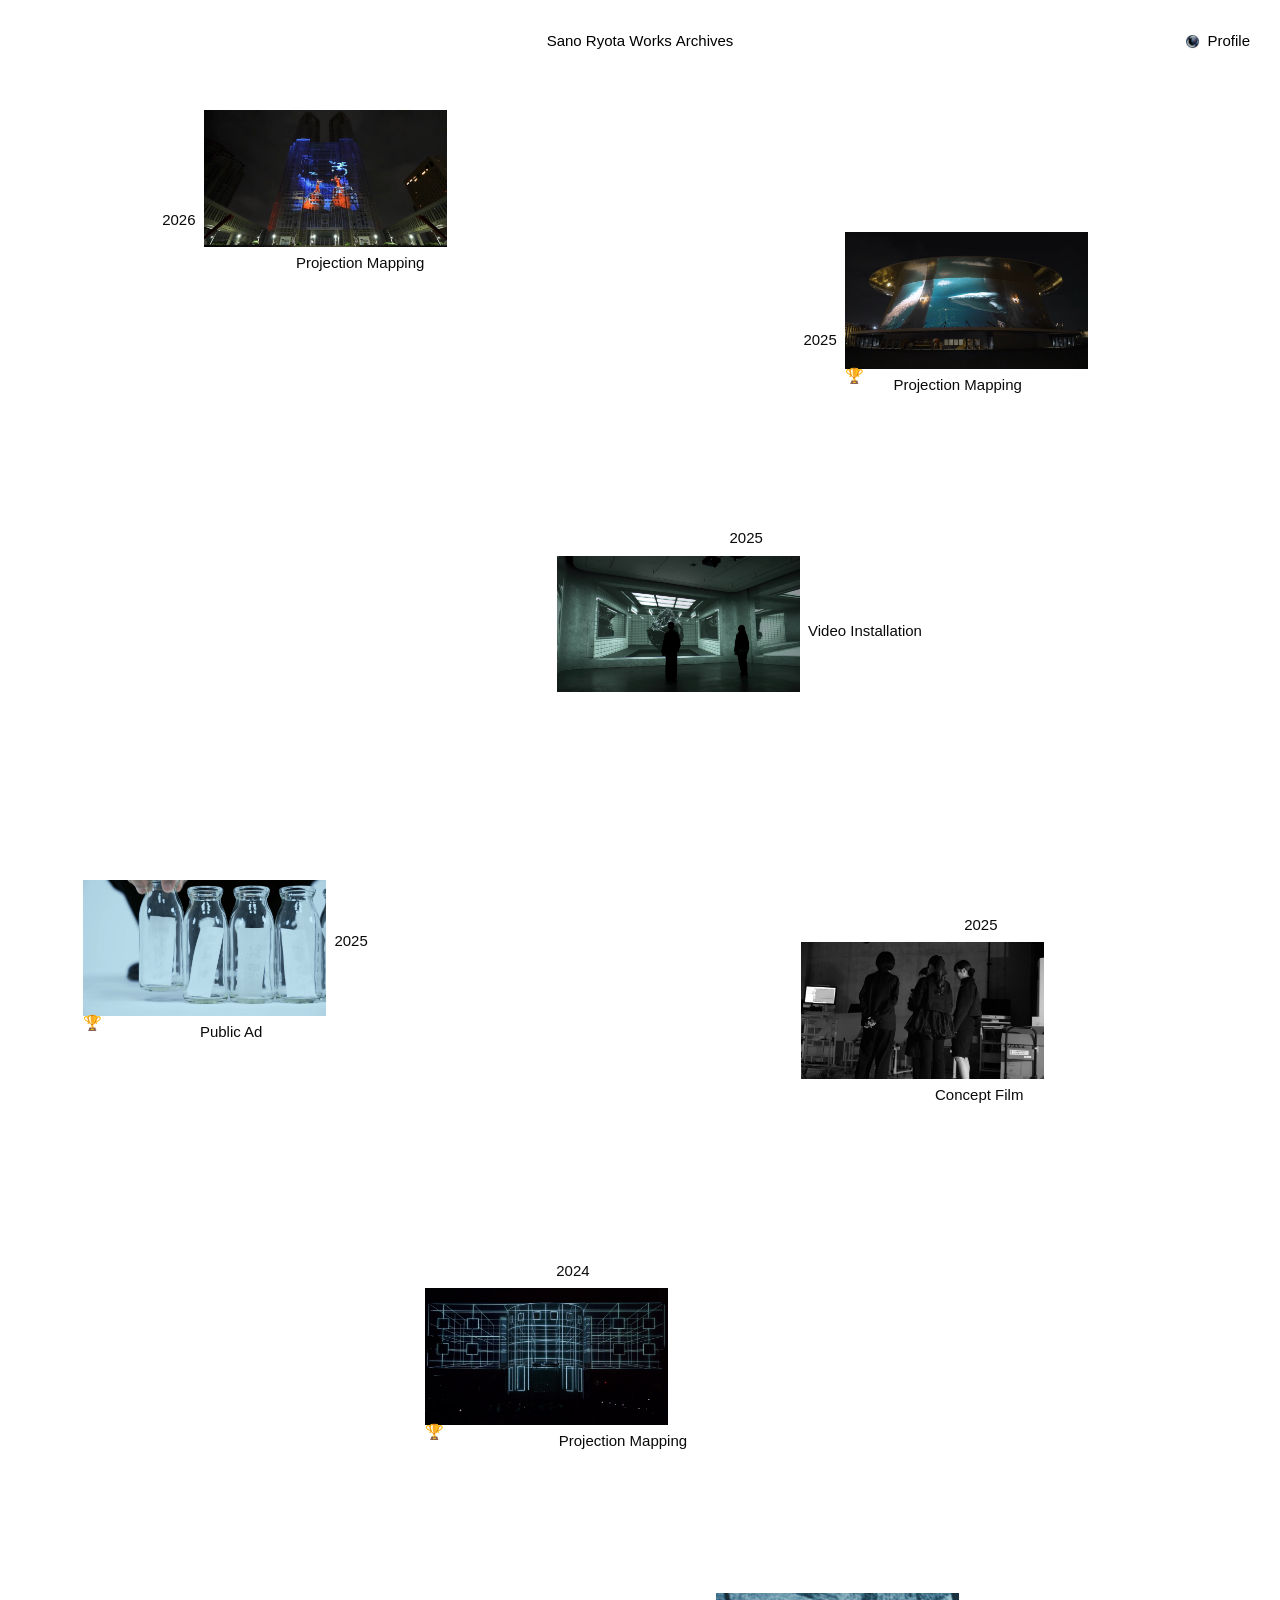
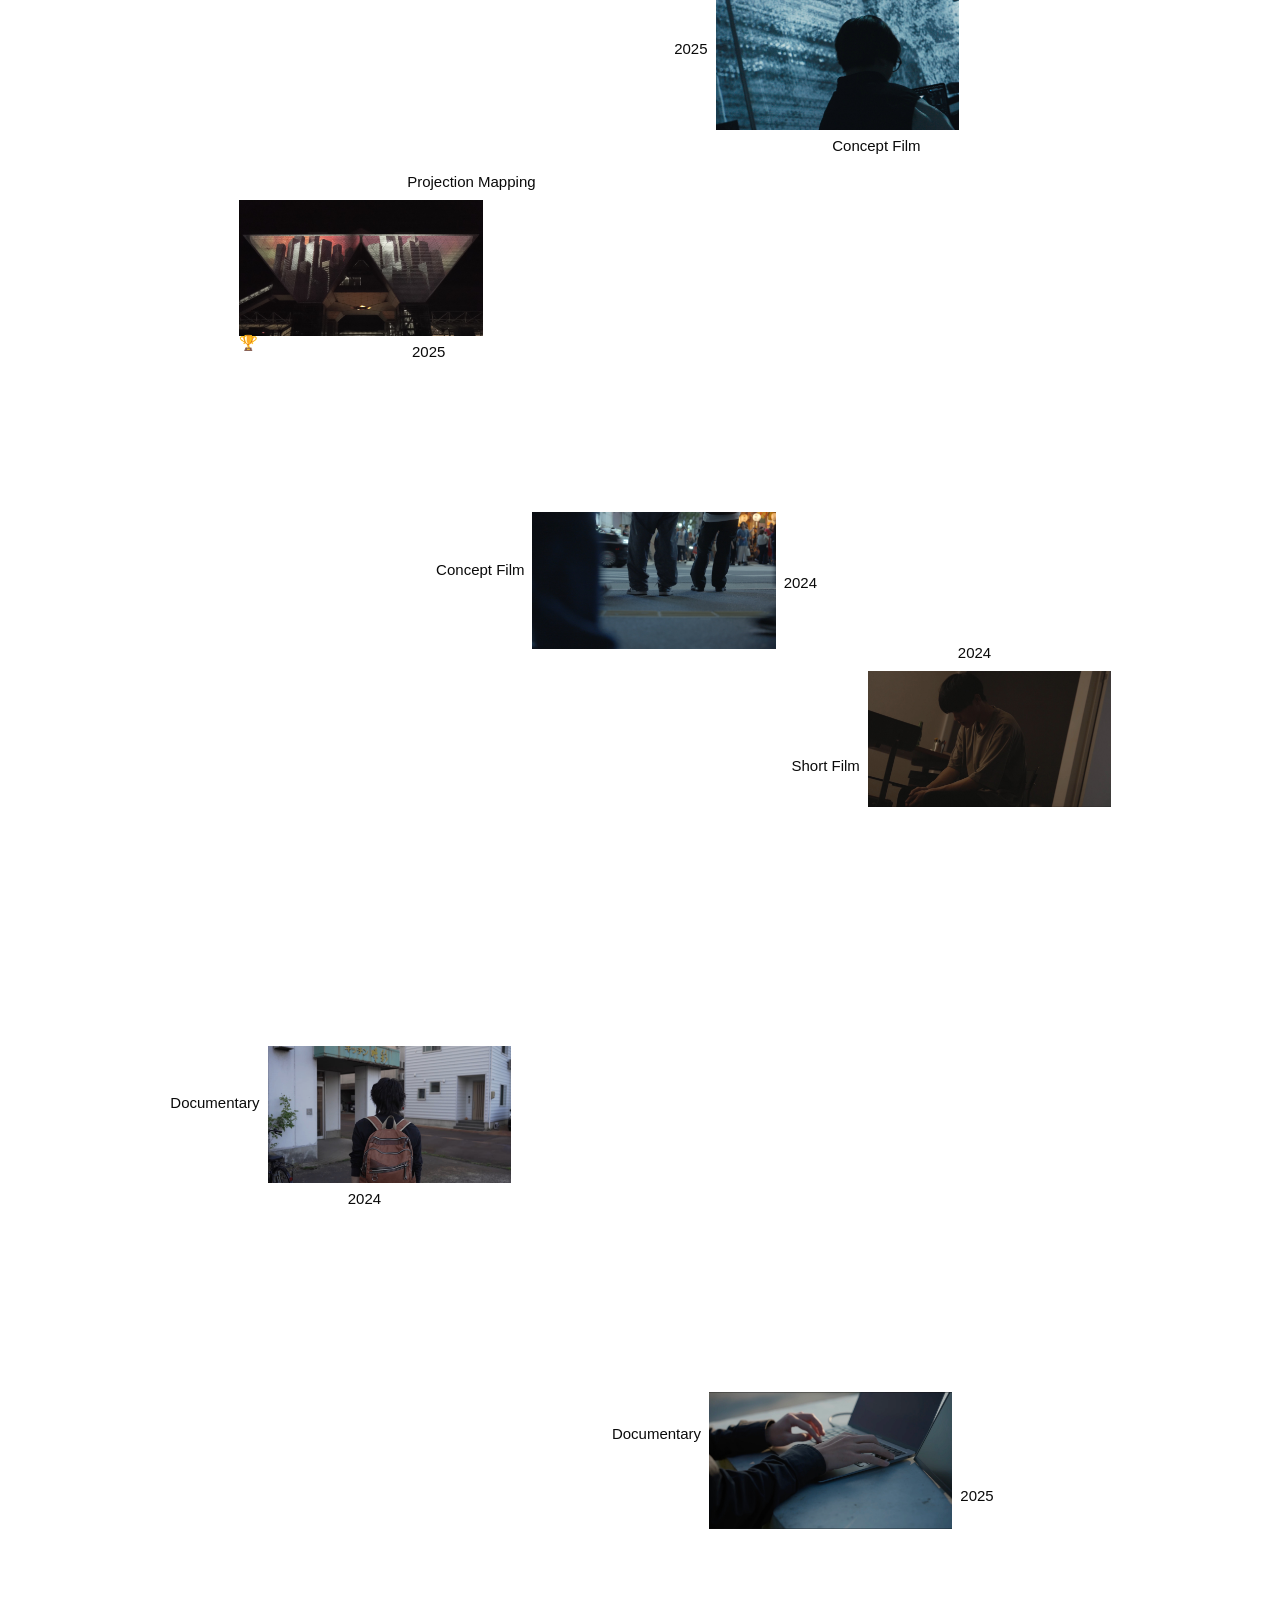
==== commit d8cad389: "lab: set up experiment branch published at /lab/ - lab-publish workflow copies this branch into main" ====
--- a/index.html
+++ b/index.html
@@ -3,69 +3,31 @@
 <head>
 <meta charset="UTF-8">
 <meta name="viewport" content="width=device-width, initial-scale=1.0">
+<!-- 公開前（home.html の間）は検索に出さない。公開時に削除 -->
+<meta name="robots" content="noindex">
 <meta name="theme-color" content="#ffffff">
-<!-- ===== Google Analytics 4 ===== 測定IDの差し替えはこの下2か所(GA_ID)だけ ===== -->
-<script>var GA_ID="G-K5GHBEW050";</script>
-<script async src="https://www.googletagmanager.com/gtag/js?id=G-K5GHBEW050"></script>
+<title>Sano Ryota Works Archives</title>
+<!-- リンク共有時のプレビュー画像（SNSはJSを読まないのでここに直書き）-->
+<meta property="og:title" content="Sano Ryota Works Archives">
+<meta property="og:image" content="https://sanoryota.com/media/site/ogp.jpg">
+<meta name="twitter:card" content="summary_large_image">
+<meta name="twitter:image" content="https://sanoryota.com/media/site/ogp.jpg">
+<link rel="icon" href="/media/site/favicon.png">
+<link rel="stylesheet" href="assets/site.css?v=202611061708">
+<script src="assets/site.js?v=202611061708"></script>
 <script>
-  window.dataLayer=window.dataLayer||[];
-  function gtag(){dataLayer.push(arguments);}
-  gtag('js',new Date());
-  /* GA4はIPを既定で匿名化（anonymize_ipは互換のため明示）。Google信号は無効でプライバシー最小配慮。Cookie同意バナーは付けない */
-  gtag('config',GA_ID,{anonymize_ip:true,allow_google_signals:false});
+  /* 旧URL（#work-N / #profile）は新しいページへ転送 */
+  if(location.hash==="#profile")location.replace("profile.html");
 </script>
-<!-- gtag.js が読み込めなくても下のJSは typeof gtag==='function' ガードで安全 -->
-<!-- ===== /GA4 ===== -->
-<title>sano ryota works archive</title>
-<!-- リンク共有時のプレビュー画像・タブのアイコン（site_image でシートから指定）-->
-<meta property="og:title" id="ogTitle" content="sano ryota works archive">
-<meta property="og:image" id="ogImage" content="https://lh3.googleusercontent.com/d/1kANZYppuxMJCWePFoMk7klaHJ8BlRE8Q=w800">
-<meta name="twitter:card" content="summary_large_image">
-<meta name="twitter:image" id="twImage" content="https://lh3.googleusercontent.com/d/1kANZYppuxMJCWePFoMk7klaHJ8BlRE8Q=w800">
-<link rel="icon" id="favicon" href="https://lh3.googleusercontent.com/d/1UZ0m5Xl32j_JGDwNCfEBV87hP9CirErM=w1600">
 <style>
-  :root{
-    --bg:#ffffff;--ink:#0a0a0a;--red:#ec3b27;
-    --accent:#00DD58;  /* プロフィール/✕印/作品見出しの基調色 accent_color / 基調色 */
-    --fs:15px;
-    /* === トラッキング・行間・ウェイト（スプレッドシートで上書き可能 / イラレ感覚の数値）=== */
-    /* 行間（行送り％：150 = 1.5倍）をセクション別に */
-    --lh:1.5;          /* 全体        line_height         / 行間 */
-    --title-lh:1.05;   /* 作品タイトル  title_line_height   / タイトル行間 */
-    --credit-lh:1.55;  /* クレジット    credit_line_height  / クレジット行間 */
-    --profile-lh:1.95; /* プロフィール本文 profile_line_height / プロフィール行間 */
-    --desc-lh:1.95;    /* 作品説明文    desc_line_height    / 説明行間 */
-    /* トラッキング（1/1000em：50 = 0.05em）。カーニングは 0 固定(font-kerning:none) */
-    --tracking:0;      /* 全体のトラッキング  tracking / トラッキング */
-    --label-gap:8px;   /* 年/カテゴリのサムネ端からの距離 label_gap / ラベル距離（px）*/
-    --about-gap:0px;   /* 作品ページ ABOUT の上の余白 about_gap / ABOUT上余白（px）*/
-    /* ウェイト（font-weight）をセクション別に */
-    --title-w:700;     /* 作品タイトル  title_weight   / タイトルウェイト */
-    --credit-w:400;    /* クレジット    credit_weight  / クレジットウェイト */
-    --profile-w:400;   /* プロフィール本文 profile_weight / プロフィールウェイト */
-    --desc-w:400;      /* 作品説明文    desc_weight    / 説明ウェイト */
-    --label-w:400;     /* 年/カテゴリ   label_weight   / ラベルウェイト */
-    --sans:"Helvetica Neue",Arial,"Yu Gothic",YuGothic,"游ゴシック体","游ゴシック","Hiragino Kaku Gothic ProN",sans-serif;
-  }
-  *{box-sizing:border-box;margin:0;padding:0;-webkit-tap-highlight-color:transparent;}
-  button{-webkit-tap-highlight-color:transparent;outline:none;}
-  html,body{background:var(--bg);color:var(--ink);overflow-x:hidden;}
-  /* イラレ相当: カーニング0 / 役物規則なし / プロポーショナルメトリクスON */
-  body{font-family:var(--sans);font-size:var(--fs);line-height:var(--lh);-webkit-font-smoothing:antialiased;
-    letter-spacing:var(--tracking);
-    font-kerning:none;                    /* カーニング0（ペアカーニング無効）*/
-    font-feature-settings:"palt" 1;       /* プロポーショナルメトリクスON */
-    text-spacing-trim:space-all;          /* 役物規則なし（約物の自動詰めをしない）*/
-  }
-  a{color:inherit;text-decoration:none;}
-  /* スクロール最下部・左下のメッセージ（サイトタイトルと同じフォント・サイズ）*/
-  .botmsg{display:none;position:relative;padding:24px 30px 30px;font-family:var(--sans);font-size:var(--fs);line-height:1.5;color:var(--ink);}
+  /* スクロール最下部・左下のメッセージ */
+  .botmsg{display:none;position:relative;padding:24px 30px 30px;}
   .msg-trigger{cursor:pointer;display:inline-block;border-bottom:1px solid currentColor;}
   .msg-trigger::after{content:"✨";margin-left:.45em;border:0;animation:twinkle 1.3s steps(1,end) infinite;}
   @keyframes twinkle{50%{opacity:.15;}}
-  .msg-reveal{display:none;max-width:680px;white-space:pre-wrap;color:var(--ink);}
+  .msg-reveal{display:none;max-width:680px;white-space:pre-wrap;}
   .botmsg.no-spark .msg-trigger{display:none;}          /* キラキラOFF時はトリガーごと無し（丸出し）*/
-  .botmsg.no-spark .msg-reveal{animation:none;}         /* OFFはアニメ無しでプレーン表示 */
+  .botmsg.no-spark .msg-reveal{animation:none;}
   .botmsg.show .msg-trigger{display:none;}
   .botmsg.show .msg-reveal{display:block;animation:reveal .8s cubic-bezier(.16,1,.3,1) both;}
   @keyframes reveal{from{opacity:0;filter:blur(10px);transform:translateY(10px) scale(.97);}
@@ -76,592 +38,152 @@
     100%{opacity:0;transform:translateY(-46px) scale(1.25) rotate(45deg);}}
 
   header{position:fixed;top:0;left:0;right:0;display:flex;justify-content:space-between;align-items:flex-start;
-    padding:30px 30px;z-index:60;pointer-events:none;mix-blend-mode:difference;color:#fff;}
-  header div{font-size:var(--fs);}
+    padding:30px 30px;z-index:60;pointer-events:none;mix-blend-mode:difference;color:#fff;line-height:1.5;}
   header .center{position:absolute;left:50%;top:30px;transform:translateX(-50%);pointer-events:auto;cursor:pointer;}
-  header .right{margin-left:auto;pointer-events:auto;cursor:pointer;display:inline-flex;align-items:center;}
+  header .right{margin-left:auto;pointer-events:auto;display:inline-flex;align-items:center;}
   /* アイコンはヘッダー(反転合成)の外の別レイヤー。素の色のまま点滅 */
-  .favico{position:fixed;width:var(--fs);height:var(--fs);object-fit:contain;z-index:61;cursor:pointer;animation:blink 1s steps(1,end) infinite;}
+  .favico{position:fixed;width:var(--fs);height:var(--fs);object-fit:contain;z-index:61;animation:blink 1s steps(1,end) infinite;}
   @keyframes blink{50%{opacity:0;}}
 
-  /* archive : airy %-scatter, fixed font */
+  /* archive : airy %-scatter */
   #stage{position:relative;width:100%;max-width:1500px;margin:0 auto;aspect-ratio:1600/4600;}
-  .work{position:absolute;width:19%;cursor:pointer;}
-  /* キーボード操作時のフォーカスを可視化（マウス操作では出さない）*/
-  .work:focus-visible,header [role=button]:focus-visible,.closeX:focus-visible,.msg-trigger:focus-visible{outline:2px solid var(--accent);outline-offset:3px;}
+  .work{position:absolute;width:19%;display:block;}
   .thumb{position:relative;width:100%;aspect-ratio:16/9;overflow:hidden;background:#0c0c0c;}
-  .thumb img{width:100%;height:100%;object-fit:cover;display:block;}
-  .thumb .field{width:100%;height:100%;background:linear-gradient(160deg,#1c1c1c,#080808);}
+  .thumb img{width:100%;height:100%;object-fit:cover;}
   .thumb::after{content:"";position:absolute;inset:0;background:#000;opacity:0;transition:opacity .25s ease;}
   .work:hover .thumb::after{opacity:1;}                 /* hover = 黒 */
-  .label{position:absolute;font-size:var(--fs);line-height:1;white-space:nowrap;color:var(--ink);font-weight:var(--label-w);--p:50%;--ph:20%;}
-  /* 上ラベルは小文字ディセンダー(p,j等)の分だけ少し持ち上げ、サムネとの視覚距離を四辺で均一化 */
-  .label.e-top{padding-bottom:.16em;}
-  /* サムネ端からの距離は四辺とも一定（--label-gap, px指定可）*/
-  .label.e-top{bottom:calc(100% + var(--label-gap));top:auto;left:var(--p);}
-  .label.e-bottom{top:calc(100% + var(--label-gap));left:var(--p);}
-  .label.e-left{right:calc(100% + var(--label-gap));left:auto;top:var(--p);}
-  .label.e-right{left:calc(100% + var(--label-gap));top:var(--p);}
-
-  /* overlays */
-  .overlay{position:fixed;inset:0;background:#000;z-index:100;overflow-y:auto;display:flex;opacity:0;visibility:hidden;transition:opacity .5s ease .16s,visibility .5s ease;}
-  .overlay.open{opacity:1;visibility:visible;transition:opacity .4s ease,visibility .4s ease;}
-  /* 開閉アニメ：カードがふわっと上下しながらフェード。閉じる時もなめらかに */
-  .sheet,.p-sheet{opacity:0;transform:translateY(28px) scale(.99);
-    transition:opacity .5s ease .16s,transform .55s cubic-bezier(.22,1,.36,1) .16s;}
-  .overlay.open .sheet,.overlay.open .p-sheet{opacity:1;transform:none;transition:opacity .45s ease,transform .55s cubic-bezier(.22,1,.36,1);}
-  /* ✕印：開くときは回りながら出現。閉じるときは先に回転し始めてからゆっくり回って消える（回転は控えめ）*/
-  /* 閉じる時：その場で少し回転しつつ、今より少し早めにフェードアウト */
-  .closeX{opacity:0;transform:rotate(-70deg);transition:opacity .3s ease .08s,transform .5s ease;}
-  .overlay.open .closeX{opacity:1;transform:none;transition:opacity .3s ease,transform .85s ease .05s;}
-  /* ✕：サイズは画面幅で可変。位置は各カードの右上角に追従（狭い画面で被らず、広い画面で離れすぎない）*/
-  #detail{--cw:min(95vw,1640px);}
-  #profile{--cw:min(92vw,1120px);}
-  .closeX{--x:clamp(104px,9vw,200px);position:fixed;top:clamp(14px,2vw,30px);
-    right:max(18px,calc((100vw - var(--cw,min(95vw,1640px)))/2 - var(--x)*0.28));
-    width:var(--x);height:var(--x);z-index:130;cursor:pointer;background:none;border:0;}
-  .closeX:before,.closeX:after{content:"";position:absolute;left:50%;top:50%;width:calc(var(--x)*1.26);height:calc(var(--x)*0.158);background:var(--xc,var(--accent));}
-  .closeX:before{transform:translate(-50%,-50%) rotate(45deg);}
-  .closeX:after{transform:translate(-50%,-50%) rotate(-45deg);}
-  .closeX:hover:before,.closeX:hover:after{background:#fff;}
-
-  /* detail : video / title+meta / credit  = 3 separate columns (intentional) */
-  .sheet{background:#fff;color:#000;width:95%;max-width:1640px;margin:auto;padding:56px 60px 60px;
-    display:grid;grid-template-columns:2.3fr .8fr;gap:20px 46px;align-items:start;--wc:var(--accent);}
-  .d-video{grid-column:1;grid-row:1;}
-  .player{position:relative;width:100%;aspect-ratio:16/9;background:#111;overflow:hidden;}
-  .player img{width:100%;height:100%;object-fit:cover;display:block;}
-  .player .field{width:100%;height:100%;background:linear-gradient(160deg,#1c1c1c,#080808);}
-  .player iframe{width:100%;height:100%;border:0;display:block;}
-  .d-meta{grid-column:1;grid-row:2;}   /* タイトル/カテゴリ/制作年/受賞 を動画の下・ABOUTの上に */
-  .d-meta h1{color:var(--wc);font-size:36px;font-weight:var(--title-w);line-height:var(--title-lh);}
-  .d-meta .sub{color:var(--wc);font-size:var(--fs);line-height:1.4;margin-top:6px;}
-  .d-meta .award{color:var(--ink);font-size:var(--fs);margin-top:10px;line-height:1.5;}
-  /* 絵文字は Apple のものを使う */
-  .label.trophy,.tEmoji{font-family:"Apple Color Emoji","Segoe UI Emoji","Noto Color Emoji",sans-serif;}
+  .label{position:absolute;line-height:1;white-space:nowrap;--p:50%;}
+  /* サムネ端からの距離は四辺とも 8px。上ラベルはディセンダー分だけ持ち上げる */
+  .label.e-top{bottom:calc(100% + 8px);left:var(--p);padding-bottom:.16em;}
+  .label.e-bottom{top:calc(100% + 8px);left:var(--p);}
+  .label.e-left{right:calc(100% + 8px);top:var(--p);}
+  .label.e-right{left:calc(100% + 8px);top:var(--p);}
   /* トロフィー：作品ごとの歪んだループ(t-roam-i)に沿って一定速度で滑らかに進む */
-  .label.trophy{line-height:1;white-space:normal;will-change:left,top;}
-  @media (prefers-reduced-motion:reduce){.label.trophy{animation:none !important;}}
-  .d-credit{grid-column:2;grid-row:1 / span 3;font-size:var(--fs);line-height:var(--credit-lh);font-weight:var(--credit-w);}
-  .d-credit h2,.d-body h2{font-weight:400;font-size:var(--fs);margin-bottom:14px;}
-  .d-body h2{color:var(--wc);}                              /* ABOUT見出しはアクセント */
-  .d-credit h2{color:var(--credit-h-color,var(--wc));}      /* credit見出し色（既定=アクセント/作品色）credit_heading_color */
-  .d-credit .role{color:var(--credit-txt-color,inherit);margin-top:14px;}  /* 役職色（既定=本文色）credit_body_color */
-  .d-credit .role:first-of-type{margin-top:0;}
-  .d-credit .nm{color:var(--credit-txt-color,#000);}        /* 名前色（既定=本文色）*/
-  .d-body{grid-column:1;grid-row:3;font-size:var(--fs);line-height:var(--desc-lh);font-weight:var(--desc-w);max-width:700px;text-align:justify;margin-top:var(--about-gap);}
-  .playbtn{position:absolute;left:50%;top:50%;transform:translate(-50%,-50%);width:82px;height:82px;border:0;border-radius:50%;background:var(--wc,var(--red));cursor:pointer;display:flex;align-items:center;justify-content:center;transition:transform .2s ease;}
-  .playbtn:hover{transform:translate(-50%,-50%) scale(1.08);}
-  .playbtn:after{content:"";border-left:26px solid #fff;border-top:16px solid transparent;border-bottom:16px solid transparent;margin-left:6px;}
-
-  /* profile : same manner as detail (white card, 'credit'-style colored lowercase headers) */
-  .p-sheet{background:#fff;color:#000;width:92%;max-width:1120px;margin:auto;padding:60px 64px 80px;--wc:var(--accent);}
-  .p-name{color:var(--wc);font-size:40px;font-weight:700;letter-spacing:0;line-height:1.05;}
-  .p-role{color:var(--wc);font-size:var(--fs);margin-top:6px;}
-  .p-grid{display:grid;grid-template-columns:1.5fr .7fr;gap:56px;margin-top:48px;align-items:start;}
-  .p-main{min-width:0;}                                  /* グリッド内のはみ出し防止 */
-  .p-main section{margin-bottom:34px;}
-  .p-main h3{color:var(--wc);font-size:var(--fs);font-weight:400;margin-bottom:14px;}
-  .p-main p{font-size:var(--fs);line-height:var(--profile-lh);font-weight:var(--profile-w);max-width:620px;overflow-wrap:break-word;text-align:justify;}
-  /* career / awards / skills：日付列＋内容列の2カラムグリッドで左右を揃える */
-  /* row-gap は使わず行間(profile_line_height)で項目間隔を決める → セクション全体に効く */
-  .p-list{display:grid;grid-template-columns:max-content 1fr;column-gap:18px;row-gap:0;font-size:var(--fs);line-height:var(--profile-lh);}
-  .p-list dt{white-space:nowrap;color:#000;}
-  .p-list dd{min-width:0;overflow-wrap:anywhere;}
-  .p-list dd.full{grid-column:1/-1;}   /* 日付なし行は行頭(1列目左端)から */
-  /* contact：横並び。下線=リンクが分かるよう維持 */
-  .p-row{display:flex;gap:18px;font-size:var(--fs);line-height:var(--profile-lh);}
-  .p-row span,.p-row a{min-width:0;overflow-wrap:anywhere;} /* 長文・長URLを折り返して右にはみ出さない */
-  .p-row .k{min-width:92px;flex-shrink:0;}
-  .p-contact .p-row .k{min-width:150px;}
-  .p-main a{border-bottom:1px solid #000;}
-  .p-photo .ph{width:100%;aspect-ratio:3/4;background:linear-gradient(160deg,#1c1c1c,#080808) center/cover no-repeat;}
+  .label.trophy{white-space:normal;will-change:left,top;}
 
   @media (max-width:760px){
-    /* スマホ：タイトルは左、プロフィールは右で一段下げる */
-    /* タイトルとプロフィールの上端を揃え、両方を少しだけ下げる */
-    header{align-items:flex-start;padding:16px 18px;}
-    header .center{position:static;left:auto;top:auto;transform:none;max-width:58%;}
-    header .right{margin-left:auto;margin-top:0;}
-    #stage{aspect-ratio:auto;max-width:none;padding:132px 20px 90px;}
-    /* サムネはランダムに散らす（縦一列にしない）。端から端まで大きく振る */
-    /* 横位置はJSが --mleft に入れた値を使う（モバイルのみ適用）*/
+    header{padding:16px 18px;}
+    header .center{position:static;transform:none;max-width:58%;}
+    #stage{aspect-ratio:auto !important;max-width:none;padding:132px 20px 90px;}
+    /* 横位置はJSが --mleft に入れたランダム値（モバイルのみ適用）*/
     .work{position:relative !important;left:auto !important;top:auto !important;width:54% !important;margin:0 0 108px var(--mleft,0) !important;}
-    /* 上下ラベルは1行のまま（重なり防止）。横ラベルだけ収まらない時に折り返す */
     .label.e-left,.label.e-right{white-space:normal;max-width:22vw;}
-    /* スマホ：visibilityを使わず、オーバーレイは常時表示・透明・クリック透過。
-       カードは閉じ位置(画面下)に常駐し、transform だけでスライド開閉（即時非表示が起きない）*/
-    /* 閉じ/閉じ中は透明(ホームが見える)、開いている間は白で全面カバー(ホームを隠す) */
-    .overlay{background:transparent !important;opacity:1 !important;visibility:visible !important;pointer-events:none;display:block !important;transition:none !important;}
-    .overlay.open{background:#fff !important;pointer-events:auto;}
-    /* 閉じ：✕の回転を先に見せるため少し遅らせ、ゆっくりスライドダウン＋後半でフェードアウト */
-    .sheet,.p-sheet{margin:0;width:100%;max-width:none;min-height:100vh;min-height:100dvh;
-      opacity:0;transform:translateY(100vh);
-      transition:transform 1s cubic-bezier(.4,0,.2,1) .16s, opacity 1s ease .16s !important;}
-    /* 開く：遅延なしでスッと上がる（不透明はすぐ） */
-    .overlay.open .sheet,.overlay.open .p-sheet{opacity:1 !important;transform:none !important;
-      transition:transform .72s cubic-bezier(.32,.72,0,1), opacity .28s ease !important;}
-    /* スマホでは✕ホバーで白くしない（タッチで張り付くため）*/
-    .closeX:hover:before,.closeX:hover:after{background:var(--xc,var(--accent));}
-    .closeX{top:14px;right:16px;width:104px;height:104px;}
-    .closeX:before,.closeX:after{width:132px;height:20px;}
-    /* min-height:100dvh でも行が引き伸ばされないよう上から詰める（内容が少ない時の大きな余白を防ぐ）*/
-    .sheet{grid-template-columns:1fr;padding:26px 20px 46px;gap:18px;align-content:start;}
-    .d-video,.d-meta,.d-credit,.d-body{grid-column:1 !important;grid-row:auto !important;}
-    .d-meta h1{font-size:28px;}
-    .p-sheet{padding:34px 22px 56px;}
-    .p-name{font-size:30px;}
-    .p-grid{grid-template-columns:1fr;gap:32px;margin-top:34px;}
-    .p-photo{order:-1;max-width:260px;}
-    /* コンタクト：横並びのまま詰めて、リンク(下線)が区切り線と紛れないようにする */
-    .p-contact .p-row .k{min-width:84px;}
-    .p-row{gap:12px;}
     .botmsg{padding:16px 18px 26px;}
   }
   @media (prefers-reduced-motion:reduce){
-    *{transition:none !important;}
-    /* 装飾の無限アニメも止める（点滅アイコン・キラキラ・スパーク）*/
-    .favico{animation:none !important;}
-    .msg-trigger::after{animation:none !important;}
-    .spark{animation:none !important;display:none !important;}
+    .spark{display:none !important;}
   }
 </style>
 </head>
 <body>
 
 <header>
-  <div class="center" id="hTitle" role="button" tabindex="0" onclick="goHome()" onkeydown="if(event.key==='Enter'||event.key===' '){event.preventDefault();goHome();}">sano ryota works archive</div>
-  <div class="right" id="hProfile" role="button" tabindex="0" onclick="openProfile()" onkeydown="if(event.key==='Enter'||event.key===' '){event.preventDefault();openProfile();}"><span id="hProfileText">profile here</span></div>
+  <a class="center" id="hTitle" data-home href="./" onclick="event.preventDefault();window.scrollTo({top:0,behavior:'smooth'})"></a>
+  <a class="right" id="hProfile" href="profile.html"></a>
 </header>
-<img class="favico" id="favicoTop" src="https://lh3.googleusercontent.com/d/1UZ0m5Xl32j_JGDwNCfEBV87hP9CirErM=w1600" alt="" onclick="openProfile()">
+<img class="favico" id="favicoTop" src="/media/site/favicon.png" alt="">
 
 <main><div id="stage"></div></main>
 <footer class="botmsg" id="botmsg">
-  <span class="msg-trigger" id="msgTrigger" role="button" tabindex="0" onclick="showMessage()" onkeydown="if(event.key==='Enter'||event.key===' '){event.preventDefault();showMessage();}">watch message from ryota sano</span>
+  <span class="msg-trigger" id="msgTrigger" role="button" tabindex="0" onclick="showMessage()" onkeydown="if(event.key==='Enter'||event.key===' '){event.preventDefault();showMessage();}">Watch Message from Ryota Sano</span>
   <div class="msg-reveal" id="bottomMsg"></div>
 </footer>
 
-<section id="detail" class="overlay" role="dialog" aria-modal="true" aria-label="作品詳細" aria-hidden="true">
-  <button class="closeX" id="dClose" aria-label="閉じる" onclick="closeAll()"></button>
-  <div class="sheet" id="sheet">
-    <div class="d-video"><div class="player" id="player"></div></div>
-    <div class="d-meta"><h1 id="dTitle"></h1><div class="sub" id="dSub"></div><div class="award" id="dAward"></div></div>
-    <div class="d-body" id="dBody"></div>
-    <div class="d-credit" id="dCredit"></div>
-  </div>
-</section>
-
-<section id="profile" class="overlay" role="dialog" aria-modal="true" aria-label="プロフィール" aria-hidden="true">
-  <button class="closeX" aria-label="閉じる" style="--xc:var(--accent)" onclick="closeAll()"></button>
-  <div class="p-sheet" id="pSheet"></div>
-</section>
-
 <script>
-/* ===== GA4 計測ヘルパー（gtag未読込でも落ちないようガード）=====
-   ※スクロール深度・エンゲージメント時間などはGA4の「拡張計測機能」が標準で取得。
-     ここで送るのは独自イベントのみ（scroll_bottom/engaged_browsing は名前が別なので二重計測にならない）。*/
-function gaEv(name,params){ if(typeof gtag==="function") gtag("event",name,params||{}); }
-let _gaWorkOpens=0, _gaEngaged=false, _gaCurTitle="";
-
-/* ===== Google Sheet (col A = keyword, col B = value) ===== */
-const SHEET_ID="17Mr0nny6o7xyvlWwVxq5igLhsAcyoX_6pp3pkvKRhbA";
-/* 読み込むタブ（シート）名。""=一番左のシート。
-   タブを分けたいときはここに名前を足す。後ろのタブが前のタブを上書き。 */
-const SHEET_TABS=["", "profile", "works"];
-function tabCSV(name){
-  /* headers=0 必須：付けないと gviz が先頭行を見出しと誤判定し、
-     プロフィール等の先頭キー群が1セルに結合されて反映されなくなる */
-  const base=`https://docs.google.com/spreadsheets/d/${SHEET_ID}/gviz/tq?tqx=out:csv&headers=0`;
-  return name?`${base}&sheet=${encodeURIComponent(name)}`:base;
-}
-
-/* ===== layout config (design only, not in sheet) ===== */
-let PALETTE=["#00DD58","#2E7BFF","#FF4D3D","#FFC400","#B16CFF","#FF7A00"];
+/* ===== 配置（12作品ぶんの散らばり。13作品目以降は同じパターンを下へ繰り返す）===== */
 const layout=[
- {x:12,top:3,  yr:{e:"left",p:40,ph:36}, ca:{e:"bottom",p:10,ph:10}},
- {x:60,top:7,  yr:{e:"top",p:10,ph:10},  ca:{e:"bottom",p:55,ph:46}},
- {x:34,top:15, yr:{e:"left",p:30,ph:30}, ca:{e:"top",p:55,ph:50}},
- {x:6, top:23, yr:{e:"top",p:60,ph:46},  ca:{e:"bottom",p:10,ph:10}},
- {x:64,top:25, yr:{e:"top",p:15,ph:8},   ca:{e:"bottom",p:45,ph:40}},
- {x:28,top:34, yr:{e:"left",p:22,ph:24}, ca:{e:"bottom",p:50,ph:44}},
- {x:56,top:42, yr:{e:"top",p:55,ph:46},  ca:{e:"bottom",p:8,ph:8}},
- {x:10,top:48, yr:{e:"bottom",p:55,ph:46},ca:{e:"top",p:10,ph:10}},
- {x:40,top:56, yr:{e:"left",p:36,ph:36}, ca:{e:"top",p:55,ph:50}},
- {x:66,top:62, yr:{e:"top",p:15,ph:8},   ca:{e:"bottom",p:48,ph:42}},
- {x:18,top:71, yr:{e:"right",p:38,ph:44},ca:{e:"bottom",p:6,ph:6}},
- {x:46,top:80, yr:{e:"top",p:55,ph:44},  ca:{e:"left",p:30,ph:10}},
+ {x:12,top:3}, {x:60,top:7}, {x:34,top:15},{x:6, top:23},
+ {x:64,top:25},{x:28,top:34},{x:56,top:42},{x:10,top:48},
+ {x:40,top:56},{x:66,top:62},{x:18,top:71},{x:46,top:80},
 ];
-/* 作品の色：random=候補(PALETTE)から重複最小でランダム配分 / fixed=workN_colorで個別指定 */
-let colors=[];
-function shuffle(a){for(let i=a.length-1;i>0;i--){const j=Math.random()*(i+1)|0;[a[i],a[j]]=[a[j],a[i]];}return a;}
-function recolor(){
-  const W=layout.length;
-  if(/^(fixed|固定)$/i.test((g("color_mode")||"").trim())){
-    colors=layout.map((_,i)=>(g(`work${i+1}_color`)||"").trim()||PALETTE[i%PALETTE.length]||"#00DD58");
-    return;
-  }
-  /* 候補を各色できるだけ均等(回数差≤1)に割り当て→シャッフル。被りを最小化 */
-  const ps=shuffle((PALETTE&&PALETTE.length?PALETTE:["#00DD58"]).slice());
-  const n=ps.length, base=Math.floor(W/n), extra=W%n, bag=[];
-  ps.forEach((c,i)=>{const cnt=base+(i<extra?1:0);for(let k=0;k<cnt;k++)bag.push(c);});
-  colors=shuffle(bag);
-}
-/* 初回の recolor() は DATA 定義後（boot）で呼ぶ（ここで呼ぶと DATA が未初期化でエラーになる）*/
-
-/* ===== default content（シート未入力なら空。サンプルテキストは出さない）===== */
-const DEMO_VIDEO="M7lc1UVf-VE"; /* workN_video 未入力時の埋め込みサンプル（差し替え可） */
-
-const DEFAULTS={
-  site_title:"sano ryota works archive",
-  profile_label:"profile here",
-  profile_name:"sano ryota",
-  profile_role:"filmmaker / director",
-  profile_about:"実写映像からプロジェクションマッピング等のフル3DCGまで横断した幅広い映像制作を行う。企画・演出から、編集・カラーグレーディング・サウンドデザインなどポストプロダクションまで一貫して担当し、最終的な作品のクオリティ担保を行う。チーム制作ではディレクターとして、演出意図を具体的な制作工程へ落とし込み、プロジェクトを牽引する。",
-  profile_career:"2004.8  新潟県新潟市生まれ\n2020.4  万代高等学校 英語理数科 入学\n2023.4  長岡造形大学 デザイン学科 入学",
-  profile_awards:"2025.4  大阪・関西万博 シャインハットプロジェクションマッピング 上映作品選出\n2025.11  東京国際プロジェクションマッピングアワードVol.10 上映作品選出\n2025.11  にいがたデジコングランプリ 動画部門 グランプリ受賞\n2026.4  ACジャパン広告学生賞 CM映像部門 優秀賞受賞",
-  profile_skills:"DaVinci Resolve / Blender / Premiere Pro / Illustrator / Lightroom\nLanguage: English (TOEIC L&R 820, 英検 準1級)",
-  profile_mail:"sanoryootaa@gmail.com",
-  profile_instagram:"https://www.instagram.com/sanoryootaa/",
-  profile_youtube:"https://www.youtube.com/@sanoryootaa",
-  profile_photo:"",
-  /* design : 行間（行送り％ 150=1.5倍）セクション別 */
-  line_height:"150",
-  title_line_height:"105",
-  credit_line_height:"155",
-  profile_line_height:"195",
-  desc_line_height:"195",
-  /* design : トラッキング（1/1000em 50=0.05em）。カーニングはCSSで0固定 */
-  tracking:"0",
-  /* 年/カテゴリのサムネ端からの距離（px）*/
-  label_gap:"8",
-  about_gap:"0",           /* 作品ページ ABOUT の上の余白（px）*/
-  /* 色（プロフィールシートで変更可）*/
-  bg_color:"#ffffff",      /* 背景色 */
-  text_color:"#0a0a0a",    /* 文字色 */
-  accent_color:"#00DD58",  /* プロフィール/✕印/作品見出しの基調色 */
-  credit_heading_color:"", /* credit 見出しの色（空=アクセント/作品色）*/
-  credit_body_color:"",    /* credit の役職・名前の色（空=本文色）*/
-  work_colors:"",          /* 作品アクセント候補（カンマ区切り）空なら既定6色 */
-  color_mode:"random",     /* random=候補から重複最小でランダム / fixed=workN_colorで個別指定 */
-  site_image:"",           /* リンク共有時のプレビュー画像・タブのアイコン */
-  trophy_speed:"1",        /* トロフィーの速さ（大きいほど速い。1=標準）*/
-  message:"",              /* 最下部・左下に出すメッセージ */
-  message_sparkle:"on",    /* メッセージのキラキラ演出 on/off */
-  demo_video:DEMO_VIDEO,   /* workN_video が空の作品で使うフォールバック動画（URL/ID）*/
-  /* design : ウェイト（400=標準, 700=太字）セクション別 */
-  title_weight:"700",
-  credit_weight:"400",
-  profile_weight:"400",
-  desc_weight:"400",
-  label_weight:"400",
-};
-
-/* スプレッドシートで日本語キーでも書けるようにする別名 */
-const KEY_ALIASES={
-  "行間":"line_height",
-  "タイトル行間":"title_line_height",
-  "クレジット行間":"credit_line_height",
-  "プロフィール行間":"profile_line_height",
-  "説明行間":"desc_line_height",
-  "トラッキング":"tracking",
-  "ラベル距離":"label_gap",
-  "ABOUT上余白":"about_gap",
-  "背景色":"bg_color",
-  "文字色":"text_color",
-  "基調色":"accent_color",
-  "クレジット見出し色":"credit_heading_color",
-  "クレジット本文色":"credit_body_color",
-  "作品色":"work_colors",
-  "カラーモード":"color_mode",
-  "サイト画像":"site_image",
-  "OGP画像":"site_image",
-  "トロフィー速度":"trophy_speed",
-  "メッセージ":"message",
-  "キラキラ":"message_sparkle",
-  "デモ動画":"demo_video",
-  "タイトルウェイト":"title_weight",
-  "クレジットウェイト":"credit_weight",
-  "プロフィールウェイト":"profile_weight",
-  "説明ウェイト":"desc_weight",
-  "ラベルウェイト":"label_weight",
-};
-for(let n=1;n<=layout.length;n++){        /* 未入力は空（サンプルを出さない）*/
-  DEFAULTS[`work${n}_title`]="";
-  DEFAULTS[`work${n}_category`]="";
-  DEFAULTS[`work${n}_year`]="";
-  DEFAULTS[`work${n}_thumb`]="";
-  DEFAULTS[`work${n}_video`]="";
-  DEFAULTS[`work${n}_desc`]="";
-  DEFAULTS[`work${n}_credit`]="";
-  DEFAULTS[`work${n}_award`]="";   /* 受賞歴。書かれている作品だけサムネにトロフィーを付ける */
-  DEFAULTS[`work${n}_color`]="";   /* fixedモード時の作品ごとの色 */
-}
-
-/* トロフィー：作品ごとに「歪んだ閉ループ」を生成し、それに沿って一定速度で滑らかに進む（揺れない）。
-   円ではなく各々違う形なので色々な方向へ動き、端でふわっと折り返す。 */
+const WORK_W=19, MWORK_W=54, M_SIDE=16;   /* PC/スマホの作品幅(%)・スマホで左右ラベルに要る余白(%) CSSと一致させる */
 const rnd=(a,b)=>+(a+Math.random()*(b-a)).toFixed(1);
-const trophy=layout.map((_,idx)=>{
-  const N=14;                                  /* 頂点を増やして滑らかな円軌道に（跳ね返り感を消す）*/
-  const start=Math.random()*Math.PI*2;
-  const dir=Math.random()<.5?1:-1;             /* 回る向き */
-  const rx=rnd(54,74), ry=rnd(60,84);          /* ループ半径(%) 少し外側へ */
-  const wob=rnd(0.06,0.16), wph=Math.random()*Math.PI*2, wn=2+Math.floor(Math.random()*2); /* ゆるい楕円のうねり */
-  const pts=[];
-  for(let k=0;k<N;k++){
-    const ang=start+dir*(k/N)*Math.PI*2;
-    const m=1+wob*Math.sin(wn*ang+wph);        /* なだらかに半径を変化（カクつかない）*/
-    pts.push([ +(50+Math.cos(ang)*rx*m).toFixed(1), +(50+Math.sin(ang)*ry*m).toFixed(1) ]);
-  }
-  return {pts, dur:rnd(3.5,6), delay:rnd(-6,0)};  /* 一定速度・位相ばらし */
-});
-/* 上で作った各ループを @keyframes として注入 */
-(function injectTrophyKeyframes(){
-  let css="";
-  trophy.forEach((T,i)=>{
-    let frames="";
-    for(let k=0;k<=T.pts.length;k++){
-      const p=T.pts[k%T.pts.length];
-      frames+=`${(k/T.pts.length*100).toFixed(1)}%{left:${p[0]}%;top:${p[1]}%;}`;
-    }
-    css+=`@keyframes t-roam-${i}{${frames}}`;
-  });
-  const s=document.createElement("style");s.textContent=css;document.head.appendChild(s);
-})();
-
-/* ===== CSV ===== */
-function parseCSV(t){const rows=[];let row=[],cur="",q=false;
-  for(let i=0;i<t.length;i++){const c=t[i];
-    if(q){if(c==='"'){if(t[i+1]==='"'){cur+='"';i++;}else q=false;}else cur+=c;}
-    else{if(c==='"')q=true;else if(c===','){row.push(cur);cur="";}
-      else if(c==='\n'){row.push(cur);rows.push(row);row=[];cur="";}
-      else if(c!=='\r')cur+=c;}}
-  if(cur!==""||row.length){row.push(cur);rows.push(row);}return rows;}
-
-async function loadTab(name){
-  try{
-    const r=await fetch(tabCSV(name),{cache:"no-store"});
-    if(!r.ok)return {};
-    let text=await r.text();
-    text=text.replace(/^﻿/,""); /* 先頭セルの BOM を除去（最初のキーが反応しない原因）*/
-    const rows=parseCSV(text);const m={};
-    rows.forEach(row=>{
-      let k=(row[0]||"").trim();const v=(row[1]||"").trim();
-      if(KEY_ALIASES[k])k=KEY_ALIASES[k]; /* 日本語キーを正規キーへ */
-      if(k&&v)m[k]=v;});
-    return m;
-  }catch(e){return {};}
-}
-/* 複数タブを読み込んで結合（後ろのタブが優先）*/
-async function loadSheet(){
-  const maps=await Promise.all(SHEET_TABS.map(loadTab));
-  return Object.assign({},...maps);
-}
-
-/* ===== helpers ===== */
-/* シート値を innerHTML/属性へ入れる前のHTMLエスケープ（本人入力でも & < > " ' で崩れないように）*/
-function esc(s){return (s==null?"":String(s)).replace(/[&<>"']/g,c=>({"&":"&amp;","<":"&lt;",">":"&gt;",'"':"&quot;","'":"&#39;"}[c]));}
-function ytId(s){
-  s=(s||"").trim();
-  if(!s) s=(g("demo_video")||"").trim();   /* workN_video 未入力なら demo_video キーを使う */
-  if(!s) return DEMO_VIDEO;
-  const m=s.match(/(?:v=|youtu\.be\/|embed\/)([\w-]{6,})/);return m?m[1]:s;
-}
-/* Google Drive 等の共有リンクを <img> で表示できる直リンクへ変換。
-   w=表示幅の目安（一覧サムネは小さめ=軽く、詳細ポスターは大きめ）*/
-function imgURL(s,w){
-  if(!s)return "";
-  s=s.trim();
-  const m=s.match(/\/d\/([\w-]+)/)||s.match(/[?&]id=([\w-]+)/);
-  if(m)return `https://drive.google.com/thumbnail?id=${m[1]}&sz=w${w||2000}`;
-  return s;
-}
-/* イラレ感覚の数値を CSS 値へ変換 */
-function toLS(v){ /* 字詰め：トラッキング 1/1000em（50→0.05em）。単位付きはそのまま */
-  v=(v+"").trim(); if(v==="")return "0";
-  if(/[a-z%]/i.test(v))return v;
-  const n=parseFloat(v); return isNaN(n)?"0":(n/1000)+"em";
-}
-function toLH(v){ /* 行間：行送り％（150→1.5）。1.5 のような倍率もそのまま受ける */
-  v=(v+"").trim(); if(v==="")return "normal";
-  if(v.endsWith("%"))return (parseFloat(v)/100)||"normal";
-  const n=parseFloat(v); if(isNaN(n))return v;
-  return n>=10 ? n/100 : n;
-}
-function toPX(v){ /* 数値だけなら px を補う。単位付きはそのまま */
-  v=(v+"").trim(); if(v==="")return "0";
-  return /[a-z%]/i.test(v)?v:v+"px";
-}
-function creditHTML(txt){
-  return txt.split("\n").map(l=>{l=l.trim();if(!l)return "";
-    return l.endsWith("/")?`<div class="role">${esc(l)}</div>`:`<div class="nm">${esc(l)}</div>`;}).join("");
-}
-
-/* ===== render ===== */
-let DATA={};
-function g(k){return (DATA[k]!=null&&DATA[k]!=="")?DATA[k]:DEFAULTS[k];}
-
-/* 散らばりはそのまま、作品帯を左右中央に揃える（左右余白を均等化）＋もう少し右へ */
-const WORK_W=19;
+/* 散らばりはそのまま、作品帯を左右中央に揃える */
 const X_SHIFT=((100-Math.max(...layout.map(L=>L.x+WORK_W)))-Math.min(...layout.map(L=>L.x)))/2;
 
-/* 年・カテゴリのラベル位置を毎回ランダムに。年とカテゴリは別の辺に置き、
-   画面端の作品では外側の辺(left/right)を避けて見切れを防ぐ */
-const labelCfg=layout.map(L=>{
-  const left=L.x+X_SHIFT;
+/* 作品ごとのランダム要素（ラベル位置・揺らぎ・スマホ横位置・トロフィー軌道）*/
+function randomize(i){
+  const L=layout[i%layout.length], left=L.x+X_SHIFT;
+  /* 年とカテゴリは別の辺。画面端の作品では外側の辺を避けて見切れを防ぐ */
   let allow=["top","bottom","left","right"];
   if(left<14) allow=allow.filter(e=>e!=="left");
   if(left+WORK_W>86) allow=allow.filter(e=>e!=="right");
   const pk=()=>allow[Math.floor(Math.random()*allow.length)];
   const e1=pk(); let e2; do{e2=pk();}while(e2===e1);
-  const pp=()=>+(16+Math.random()*58).toFixed(0);   /* 辺上の位置 16〜74% */
-  return {yr:{e:e1,p:pp()}, ca:{e:e2,p:pp()}};
-});
-
-/* PC：作品位置を毎回わずかに揺らす（順番・全体配置はそのまま）。
-   縦はステージが非常に高いので小さめ＆やや下方向寄りにし、上はヘッダーに被らないようクランプ */
-const jitter=layout.map(()=>({dx:rnd(-6,6), dy:rnd(-0.7,1.4)}));
-
-/* スマホ用：毎回ランダムな横位置(margin-left%)。サイドにラベルが付く作品はその側に余白を確保し、画面外に出ないようにする */
-const MWORK_W=54;                 /* スマホの作品幅(%) CSSと一致させる */
-const M_SIDE=16;                  /* 左右ラベルに要る余白(%) */
-const mobileX=labelCfg.map(c=>{
-  let lo=2, hi=100-MWORK_W-2;     /* 既定 2%〜44% */
-  if(c.yr.e==="left"||c.ca.e==="left")   lo=Math.max(lo,M_SIDE);
-  if(c.yr.e==="right"||c.ca.e==="right") hi=Math.min(hi,100-MWORK_W-M_SIDE);
-  return +(lo+Math.random()*(hi-lo)).toFixed(1);
-});
-
-function buildArchive(){
-  const stage=document.getElementById("stage");stage.innerHTML="";
-  const tSpeed=parseFloat(g("trophy_speed"))||1;   /* 大きいほど速い */
-  layout.forEach((L,i)=>{
-    const n=i+1,col=colors[i];
-    const thumb=imgURL(g(`work${n}_thumb`),800);   /* 一覧サムネは小さめで軽く（詳細はw2000）*/
-    const el=document.createElement("div");el.className="work";
-    el.style.left=(L.x+X_SHIFT+jitter[i].dx)+"%";
-    el.style.top=Math.max(3,L.top+jitter[i].dy)+"%";   /* 上はヘッダーに被らないよう最低3% */
-    el.style.setProperty("--mleft",mobileX[i]+"%");   /* スマホ時のランダム横位置（モバイルCSSでのみ適用。PCのabsoluteを右へずらさない）*/
-    const title=g(`work${n}_title`);
-    el.setAttribute("role","button");el.setAttribute("tabindex","0");   /* キーボード操作で開けるように */
-    if(title)el.setAttribute("aria-label",title);
-    const inner=thumb?`<img src="${esc(thumb)}" alt="${esc(title)}" loading="lazy">`:`<div class="field"></div>`;
-    const trophyHTML=g(`work${n}_award`)
-      ?`<span class="label trophy" style="animation:t-roam-${i} ${(trophy[i].dur/tSpeed).toFixed(2)}s linear infinite;animation-delay:${(trophy[i].delay/tSpeed).toFixed(2)}s" title="${esc(g(`work${n}_award`))}">🏆</span>`
-      :"";
-    const lc=labelCfg[i];
-    el.innerHTML=`<div class="thumb">${inner}</div>`+
-      `<span class="label year e-${lc.yr.e}" style="--p:${lc.yr.p}%;--ph:${lc.yr.p}%">${esc(g(`work${n}_year`))}</span>`+
-      `<span class="label cat e-${lc.ca.e}" style="--p:${lc.ca.p}%;--ph:${lc.ca.p}%">${esc(g(`work${n}_category`))}</span>`+
-      trophyHTML;
-      el.addEventListener("click",()=>openDetail(n,col));
-      el.addEventListener("keydown",e=>{if(e.key==="Enter"||e.key===" "){e.preventDefault();openDetail(n,col);}});
+  const pp=()=>Math.round(16+Math.random()*58);   /* 辺上の位置 16〜74% */
+  const yr={e:e1,p:pp()}, ca={e:e2,p:pp()};
+  /* スマホ：サイドにラベルが付く作品はその側に余白を確保 */
+  let lo=2, hi=100-MWORK_W-2;
+  if(e1==="left"||e2==="left")   lo=Math.max(lo,M_SIDE);
+  if(e1==="right"||e2==="right") hi=Math.min(hi,100-MWORK_W-M_SIDE);
+  /* トロフィー：歪んだ閉ループを生成（円ではなく各々違う形）*/
+  const N=14, start=Math.random()*Math.PI*2, dir=Math.random()<.5?1:-1;
+  const rx=rnd(54,74), ry=rnd(60,84), wob=rnd(0.06,0.16), wph=Math.random()*Math.PI*2, wn=2+Math.floor(Math.random()*2);
+  const pts=[];
+  for(let k=0;k<N;k++){
+    const ang=start+dir*(k/N)*Math.PI*2, m=1+wob*Math.sin(wn*ang+wph);
+    pts.push([+(50+Math.cos(ang)*rx*m).toFixed(1), +(50+Math.sin(ang)*ry*m).toFixed(1)]);
+  }
+  return {yr,ca,dx:rnd(-6,6),dy:rnd(-0.7,1.4),mleft:+(lo+Math.random()*(hi-lo)).toFixed(1),
+    trophy:{pts,dur:rnd(3.5,6),delay:rnd(-6,0)}};
+}
+function injectTrophyKeyframes(cfg){
+  let css="";
+  cfg.forEach((c,i)=>{
+    const P=c.trophy.pts;let frames="";
+    for(let k=0;k<=P.length;k++){const p=P[k%P.length];frames+=`${(k/P.length*100).toFixed(1)}%{left:${p[0]}%;top:${p[1]}%;}`;}
+    css+=`@keyframes t-roam-${i}{${frames}}`;
+  });
+  let s=document.getElementById("trophyKeys");
+  if(!s){s=document.createElement("style");s.id="trophyKeys";document.head.appendChild(s);}
+  s.textContent=css;
+}
+
+function buildArchive(site,works){
+  const stage=document.getElementById("stage");
+  const pages=Math.max(1,Math.ceil(works.length/layout.length));
+  stage.style.aspectRatio=`1600/${4600*pages}`;
+  const cfg=works.map((_,i)=>randomize(i));
+  injectTrophyKeyframes(cfg);
+  const tSpeed=parseFloat(site.trophy_speed)||1;   /* 大きいほど速い */
+  stage.innerHTML="";
+  works.forEach((w,i)=>{
+    const L=layout[i%layout.length], c=cfg[i], k=Math.floor(i/layout.length);
+    const el=document.createElement("a");el.className="work";el.href=workURL(w);
+    el.style.left=(L.x+X_SHIFT+c.dx)+"%";
+    el.style.top=((Math.max(3,L.top+c.dy)+100*k)/pages)+"%";   /* 上はヘッダーに被らないよう最低3% */
+    el.style.setProperty("--mleft",c.mleft+"%");
+    el.setAttribute("aria-label",w.title||"");
+    const thumb=asset(w.thumb);
+    const award=w.award;
+    el.innerHTML=
+      `<div class="thumb">${thumb?`<img src="${esc(thumb)}" alt="${esc(w.title)}" loading="lazy">`:""}</div>`+
+      `<span class="label year e-${c.yr.e}" style="--p:${c.yr.p}%">${esc(w.year)}</span>`+
+      `<span class="label cat e-${c.ca.e}" style="--p:${c.ca.p}%">${esc(w.category)}</span>`+
+      (award?`<span class="label trophy emoji" style="animation:t-roam-${i} ${(c.trophy.dur/tSpeed).toFixed(2)}s linear infinite;animation-delay:${(c.trophy.delay/tSpeed).toFixed(2)}s" title="${esc(award)}">🏆</span>`:"");
     stage.appendChild(el);
   });
 }
-function buildHeaderProfile(){
-  document.getElementById("hTitle").textContent=g("site_title");
-  document.getElementById("hProfileText").textContent=g("profile_label");
-  const msg=g("message");
-  document.getElementById("bottomMsg").textContent=msg;
+
+function buildHeader(site,profile){
+  document.getElementById("hTitle").textContent=site.title||"";
+  document.getElementById("hProfile").textContent=profile.label||"Profile";
+  setTitle(site.title);
   const fb=document.getElementById("botmsg");
-  fb.style.display=msg?"block":"none";                     /* メッセージが有る時だけ表示（既定は非表示）*/
-  const on=sparkleOn();
-  fb.classList.toggle("no-spark",!on);                     /* キラキラ on/off */
-  if(!on)fb.classList.add("show");                         /* OFFはトリガー無しで丸出し */
+  document.getElementById("bottomMsg").textContent=site.message||"";
+  fb.style.display=site.message?"block":"none";            /* メッセージが有る時だけ表示 */
+  fb.classList.toggle("no-spark",!site.message_sparkle);
+  if(!site.message_sparkle)fb.classList.add("show");       /* OFFはトリガー無しで丸出し */
   placeFavico();
-  /* タブ名・リンクプレビュー画像・アイコン */
-  document.title=g("site_title");
-  const sImg=imgURL(g("site_image"));
-  document.getElementById("ogTitle").content=g("site_title");
-  if(sImg){
-    document.getElementById("ogImage").content=sImg;
-    document.getElementById("twImage").content=sImg;
-    document.getElementById("favicon").href=sImg;
-  }
-  /* 1行=1項目。先頭が日付(数字始まり)ならそれを左列、残りを右列に。区切りは半角/全角スペース・タブのいずれでもOK */
-  const rows=s=>{
-    const items=s.split("\n").filter(x=>x.trim()).map(line=>{
-      line=line.trim();
-      const m=line.match(/^([0-9][0-9.\/-]*)[\s　]+([\s\S]+)$/);
-      if(m){const body=m[2].replace(/[\s　]+/g," ").trim();
-        return `<dt>${esc(m[1])}</dt><dd>${esc(body)}</dd>`;}
-      return `<dd class="full">${esc(line)}</dd>`; /* 日付なしは2列ぶち抜きで行頭から */
-    }).join("");
-    return `<div class="p-list">${items}</div>`;
-  };
-  const photo=imgURL(g("profile_photo"));
-  const mail=g("profile_mail"),ig=g("profile_instagram"),yt=g("profile_youtube");
-  document.getElementById("pSheet").innerHTML=
-    `<h1 class="p-name">${esc(g("profile_name"))}</h1>
-     <div class="p-role">${esc(g("profile_role"))}</div>
-     <div class="p-grid">
-       <div class="p-main">
-         <section><h3>about me</h3><p>${esc(g("profile_about"))}</p></section>
-         <section><h3>career</h3>${rows(g("profile_career"))}</section>
-         <section><h3>awards &amp; screenings</h3>${rows(g("profile_awards"))}</section>
-         <section><h3>skills</h3>${rows(g("profile_skills"))}</section>
-         <section class="p-contact"><h3>contact</h3>
-           <div class="p-row"><span class="k">mail</span><a href="mailto:${esc(mail)}" onclick="gaEv('contact_click',{label:'mail'})">${esc(mail)}</a></div>
-           <div class="p-row"><span class="k">instagram</span><a href="${esc(ig)}" target="_blank" rel="noopener" onclick="gaEv('sns_click',{platform:'instagram'})">${esc(ig.replace(/^https?:\/\/(www\.)?/,""))}</a></div>
-           <div class="p-row"><span class="k">youtube</span><a href="${esc(yt)}" target="_blank" rel="noopener" onclick="gaEv('sns_click',{platform:'youtube'})">${esc(yt.replace(/^https?:\/\/(www\.)?/,""))}</a></div>
-         </section>
-       </div>
-       <div class="p-photo"><div class="ph" ${photo?`style="background-image:url('${esc(photo)}')"`:""}></div></div>
-     </div>`;
-}
-
-/* ===== detail ===== */
-const detail=document.getElementById("detail");
-let _navDepth=0;   /* pushState で積んだオーバーレイ履歴の数（Backで閉じるため）*/
-function openDetail(n,col,fromNav){
-  document.getElementById("sheet").style.setProperty("--wc",col);
-  document.getElementById("dClose").style.setProperty("--xc",col);
-  const thumb=imgURL(g(`work${n}_thumb`));
-  const poster=thumb?`<img src="${esc(thumb)}" alt="${esc(g(`work${n}_title`))}">`:`<div class="field"></div>`;
-  const player=document.getElementById("player");
-  player.innerHTML=poster+`<button class="playbtn" aria-label="再生"></button>`;
-  const vid=ytId(g(`work${n}_video`));
-  player.querySelector(".playbtn").addEventListener("click",()=>playVideo(vid));
-  document.getElementById("dTitle").textContent=g(`work${n}_title`);
-  const cat=g(`work${n}_category`),yr=g(`work${n}_year`);
-  document.getElementById("dSub").textContent=[cat,yr].filter(Boolean).join(", ");  /* 片方欠けてもカンマが浮かない */
-  const aw=g(`work${n}_award`);
-  document.getElementById("dAward").innerHTML=aw?`<span class="tEmoji">🏆</span> ${esc(aw)}`:"";
-  document.getElementById("dCredit").innerHTML=`<h2>credit</h2>`+creditHTML(g(`work${n}_credit`));
-  const body=document.getElementById("dBody");
-  body.innerHTML=`<h2>about</h2><span class="d-text"></span>`;
-  body.querySelector(".d-text").textContent=g(`work${n}_desc`);
-  show(detail);
-  _gaCurTitle=g(`work${n}_title`);
-  if(!fromNav){                                     /* リロード/戻る復元では履歴を積まない・GAも二重送信しない */
-    history.pushState({m:"work",n},"","#work-"+n);_navDepth++;
-    /* GA4: 作品ポップアップを開いた（作品別閲覧数）+ 1訪問で2回以上開いたら engaged_browsing を1回だけ */
-    gaEv("work_open",{work_title:g(`work${n}_title`),work_category:g(`work${n}_category`),work_date:g(`work${n}_year`)});
-    if(++_gaWorkOpens>=2 && !_gaEngaged){_gaEngaged=true;gaEv("engaged_browsing");}
-  }
-}
-function playVideo(id){
-  document.getElementById("player").innerHTML=
-    `<iframe src="https://www.youtube-nocookie.com/embed/${id}?autoplay=1&rel=0" title="video" allow="autoplay; encrypted-media; fullscreen" allowfullscreen></iframe>`;
-  /* GA4: 再生ボタンは autoplay=1 で即再生されるため、ここを「再生開始」とみなして送信。
-     ※YouTube IFrame Player API での厳密な再生検知は、既存の埋め込み実装を変えるリスク・複雑化を避けるため未使用。 */
-  gaEv("video_play",{work_title:_gaCurTitle});
-}
-function openProfile(fromNav){
-  show(document.getElementById("profile"));
-  if(!fromNav){history.pushState({m:"profile"},"","#profile");_navDepth++;gaEv("about_open");}
-}
-/* サイトタイトル：全て閉じてトップへスクロール */
-function goHome(){closeAll();window.scrollTo({top:0,behavior:"smooth"});}
-/* キラキラ演出のon/off（off,0,false,no,オフ,なし でOFF）*/
-function sparkleOn(){return !/^(off|0|false|no|オフ|なし)$/i.test((g("message_sparkle")||"").trim());}
-/* メッセージを開く＋無駄にキラキラ */
+}
+
+let SPARKLE=true;
 function showMessage(){
-  const f=document.getElementById("botmsg");if(!f)return;
+  const f=document.getElementById("botmsg");
   f.classList.add("show");
-  if(!sparkleOn())return;                 /* OFFならスパークルを出さない */
+  if(!SPARKLE)return;
   for(let i=0;i<18;i++){
-    const s=document.createElement("span");s.className="spark";s.textContent="✨";
+    const s=document.createElement("span");s.className="spark emoji";s.textContent="✨";
     s.style.left=(20+Math.random()*300)+"px";
     s.style.top=(16+Math.random()*52)+"px";
     s.style.fontSize=(9+Math.random()*15)+"px";
@@ -670,120 +192,33 @@
     setTimeout(()=>s.remove(),2200);
   }
 }
-/* 点滅アイコンを「profile here」テキストの直前に配置（小文字に合わせ少し下げる）*/
+/* 点滅アイコンを「Profile here」の直前に配置 */
 function placeFavico(){
-  const t=document.getElementById("hProfileText"),ic=document.getElementById("favicoTop");
-  if(!t||!ic)return;
+  const t=document.getElementById("hProfile"),ic=document.getElementById("favicoTop");
   const r=t.getBoundingClientRect();
-  ic.style.top=(r.top+r.height*0.5-ic.offsetHeight/2+2)+"px";
+  ic.style.top=(r.top+r.height*0.5-ic.offsetHeight/2)+"px";
   ic.style.left=(r.left-ic.offsetWidth-7)+"px";
 }
 window.addEventListener("resize",placeFavico);
 window.addEventListener("load",placeFavico);
-function show(n){n.classList.add("open");n.setAttribute("aria-hidden","false");n.scrollTop=0;document.body.style.overflow="hidden";placeCloseX();}
-/* ✕をカードの右上角に合わせる（広い画面=中央寄りのカード角へ、背の高い内容=上端付近へ）。
-   スマホは固定配置のままにするため何もしない（CSSに任せる）。*/
-function placeCloseX(){
-  const mobile=window.innerWidth<=760;
-  document.querySelectorAll(".overlay").forEach(ov=>{
-    const x=ov.querySelector(".closeX");if(!x)return;
-    if(mobile||!ov.classList.contains("open")){x.style.top=x.style.left=x.style.right="";return;}
-    const card=ov.querySelector(".sheet,.p-sheet");if(!card)return;
-    const xw=x.offsetWidth;
-    const cardTop=card.offsetTop-ov.scrollTop;                 /* transformの影響を受けない実位置 */
-    const cardRight=card.offsetLeft+card.offsetWidth;
-    x.style.top=Math.max(14,cardTop-xw*0.30)+"px";
-    x.style.left=Math.min(window.innerWidth-xw,cardRight-xw*0.72)+"px";
-    x.style.right="auto";
-  });
-}
-window.addEventListener("resize",placeCloseX);
-/* DOMだけ閉じる（履歴操作は伴わない）*/
-function closeDOM(){
-  document.querySelectorAll(".overlay").forEach(o=>{o.classList.remove("open");o.setAttribute("aria-hidden","true");});
-  document.getElementById("player").innerHTML="";document.body.style.overflow="";
-}
-/* ユーザー操作の「閉じる」（✕/Esc/タイトル）。積んだ履歴があれば Back で閉じてURLも綺麗に戻す */
-function closeAll(){
-  if(_navDepth>0){history.back();return;}   /* popstate 側で closeDOM が走る */
-  closeDOM();
-  if(location.hash)history.replaceState(null,"",location.pathname+location.search);
-}
-document.addEventListener("keydown",e=>{if(e.key==="Escape")closeAll();});
-
-/* ブラウザの「戻る/進む」でオーバーレイの開閉をURLに追従させる */
-window.addEventListener("popstate",()=>{
-  const h=location.hash;
-  if(h==="#profile"){openProfile(true);return;}
-  const m=h.match(/^#work-(\d+)$/);
-  if(m){const n=+m[1];if(n>=1&&n<=layout.length){openDetail(n,colors[n-1],true);return;}}
-  _navDepth=Math.max(0,_navDepth-1);   /* ハッシュ無し＝閉じる */
-  closeDOM();
+
+/* ===== boot ===== */
+onContent(["site","works","profile"],([site,data,profile],first)=>{
+  const works=data.works||[];
+  /* 旧URL #work-N → 作品ページ */
+  const m=first&&location.hash.match(/^#work-(\d+)$/);
+  if(m&&works[+m[1]-1]){location.replace(workURL(works[+m[1]-1]));return;}
+  SPARKLE=!!site.message_sparkle;
+  buildArchive(site,works);
+  buildHeader(site,profile);
 });
 
-/* ===== 初回：URLハッシュの表示を復元（履歴は積まず・GAも送らない）===== */
-function restoreState(){
-  const h=location.hash;
-  if(h==="#profile"){openProfile(true);return;}
-  const m=h.match(/^#work-(\d+)$/);
-  if(m){const n=+m[1];if(n>=1&&n<=layout.length)openDetail(n,colors[n-1],true);}
-}
-
-/* ===== design : 字詰め・行間をスプレッドシート値で反映 ===== */
-function applyDesign(){
-  const r=document.documentElement.style;
-  const lh=(v,k)=>r.setProperty(v,toLH(g(k)));
-  const ls=(v,k)=>r.setProperty(v,toLS(g(k)));
-  /* 行間（行送り％）*/
-  lh("--lh",        "line_height");
-  lh("--title-lh",  "title_line_height");
-  lh("--credit-lh", "credit_line_height");
-  lh("--profile-lh","profile_line_height");
-  lh("--desc-lh",   "desc_line_height");
-  /* トラッキング（1/1000em）。カーニングはCSSで0固定 */
-  ls("--tracking","tracking");
-  /* ラベル距離・ABOUT上余白（px）*/
-  r.setProperty("--label-gap",toPX(g("label_gap")));
-  r.setProperty("--about-gap",toPX(g("about_gap")));
-  /* 色 */
-  r.setProperty("--bg",    g("bg_color"));
-  r.setProperty("--ink",   g("text_color"));
-  r.setProperty("--accent",g("accent_color"));
-  /* creditの色（空なら削除→CSSのフォールバックが効く）*/
-  r.setProperty("--credit-h-color",g("credit_heading_color")||"");
-  r.setProperty("--credit-txt-color",g("credit_body_color")||"");
-  /* ウェイト */
-  r.setProperty("--title-w",  g("title_weight"));
-  r.setProperty("--credit-w", g("credit_weight"));
-  r.setProperty("--profile-w",g("profile_weight"));
-  r.setProperty("--desc-w",   g("desc_weight"));
-  r.setProperty("--label-w",  g("label_weight"));
-}
-
-/* ===== boot : render defaults, then overlay sheet values if available ===== */
-function renderAll(){applyDesign();buildArchive();buildHeaderProfile();}
-/* 読み込み中に既定(サンプル)テキストが見えないよう、初回描画はシート取得後に実行。
-   取得できなかった場合も、その時点で既定値でフォールバック描画する。 */
-loadSheet().then(m=>{
-  if(Object.keys(m).length){
-    DATA=m;
-    const wc=(m.work_colors||"").split(",").map(s=>s.trim()).filter(Boolean);
-    if(wc.length){PALETTE=wc;}             /* 候補色をシートで上書き */
-  }
-  recolor();                                /* color_mode / workN_color / work_colors を反映 */
-  renderAll();
-  restoreState();
-});
-
-/* GA4: 最下部(aboutメッセージ枠)が表示されたら scroll_bottom を1回だけ。
-   IntersectionObserverで監視するだけなので既存のabout出現アニメには干渉しない。
-   ※GA4拡張計測のscroll(90%)とは別名の独自イベントなので二重計測にならない。 */
+/* GA4: 最下部のメッセージ枠が表示されたら scroll_bottom を1回だけ */
 (function(){
   const t=document.getElementById("botmsg");
-  if(!t || !("IntersectionObserver" in window)) return;
-  let sent=false;
+  if(!("IntersectionObserver" in window))return;
   const io=new IntersectionObserver(es=>{
-    es.forEach(e=>{ if(e.isIntersecting && !sent){ sent=true; gaEv("scroll_bottom"); io.disconnect(); } });
+    if(es.some(e=>e.isIntersecting)){gaEv("scroll_bottom");io.disconnect();}
   });
   io.observe(t);
 })();
--- a/assets/site.css
+++ b/assets/site.css
@@ -0,0 +1,56 @@
+/* ===== 全ページ共通 ===== */
+:root{
+  --bg:#ffffff;--ink:#0a0a0a;
+  --fs:15px;
+  /* 英字=Helvetica、日本語=游ゴシック（Helveticaに無い文字だけ游ゴシックにフォールバック）*/
+  --sans:"Helvetica Neue",Helvetica,Arial,"Yu Gothic Medium","游ゴシック Medium",YuGothic,"游ゴシック体","Yu Gothic","游ゴシック",sans-serif;
+}
+*{box-sizing:border-box;margin:0;padding:0;-webkit-tap-highlight-color:transparent;}
+html,body{background:var(--bg);color:var(--ink);overflow-x:hidden;}
+body{font-family:var(--sans);font-size:var(--fs);line-height:1.6;-webkit-font-smoothing:antialiased;}
+a{color:inherit;text-decoration:none;}
+img{display:block;max-width:100%;}
+:focus-visible{outline:2px solid currentColor;outline-offset:3px;}
+.emoji{font-family:"Apple Color Emoji","Segoe UI Emoji","Noto Color Emoji",sans-serif;}
+
+/* ===== 作品・プロフィール（別ページ：黒背景に白文字。色は #ffffff のみ）===== */
+.dark{--bg:#000;--ink:#fff;}
+.page{max-width:1180px;margin:0 auto;padding:120px 40px 120px;animation:pageIn .6s cubic-bezier(.22,1,.36,1) both;}
+@keyframes pageIn{from{opacity:0;transform:translateY(16px);}to{opacity:1;transform:none;}}
+.home-link{position:fixed;top:30px;left:30px;z-index:20;mix-blend-mode:difference;color:#fff;}
+.page-title{font-size:20px;font-weight:700;line-height:1.2;max-width:calc(100% - 60px);overflow-wrap:break-word;}
+
+/* ✕：開いた瞬間は右上。そこから wanderClose()（site.js）でゆっくり回りながら漂う。
+   フィルムのちらつきのように不規則に明滅。押しやすいよう当たり判定は印より大きめ */
+.closeX{--x:28px;position:fixed;top:22px;right:22px;width:calc(var(--x) + 16px);height:calc(var(--x) + 16px);z-index:30;cursor:pointer;
+  animation:flicker 1.7s steps(1,end) infinite;will-change:transform;}
+.closeX:before,.closeX:after{content:"";position:absolute;left:50%;top:50%;width:calc(var(--x)*1.3);height:3px;background:#fff;}
+.closeX:before{transform:translate(-50%,-50%) rotate(45deg);}
+.closeX:after{transform:translate(-50%,-50%) rotate(-45deg);}
+@keyframes flicker{
+  0%{opacity:1;} 4%{opacity:.55;} 7%{opacity:1;} 19%{opacity:.85;} 22%{opacity:1;}
+  37%{opacity:.35;} 39%{opacity:.9;} 41%{opacity:1;} 58%{opacity:.7;} 61%{opacity:1;}
+  73%{opacity:.95;} 79%{opacity:.45;} 81%{opacity:1;} 92%{opacity:.8;} 95%{opacity:1;}
+}
+/* 受賞歴：龍のように文字列が連なって飛びまわる（flyDragon()）*/
+.dragon{position:fixed;inset:0;pointer-events:none;z-index:25;}
+.dragon span{position:absolute;left:0;top:0;white-space:pre;line-height:1;will-change:transform;}
+.sr-only{position:absolute;width:1px;height:1px;overflow:hidden;clip:rect(0 0 0 0);white-space:nowrap;}
+
+.sec{margin-top:44px;}
+.sec>h2{font-size:var(--fs);font-weight:400;margin-bottom:8px;}
+/* About 本文：日本語 → 英語を縦に積む */
+.bi{max-width:680px;}
+.bi p{white-space:pre-line;overflow-wrap:break-word;}
+.bi p+p{margin-top:1em;}
+.bi p[lang=ja]{text-align:justify;}
+
+@media (max-width:760px){
+  .page{padding:96px 20px 80px;}
+  .home-link{top:16px;left:18px;}
+  .closeX{--x:24px;top:8px;right:10px;}
+  .sec{margin-top:40px;}
+}
+@media (prefers-reduced-motion:reduce){
+  *{animation:none !important;transition:none !important;}
+}
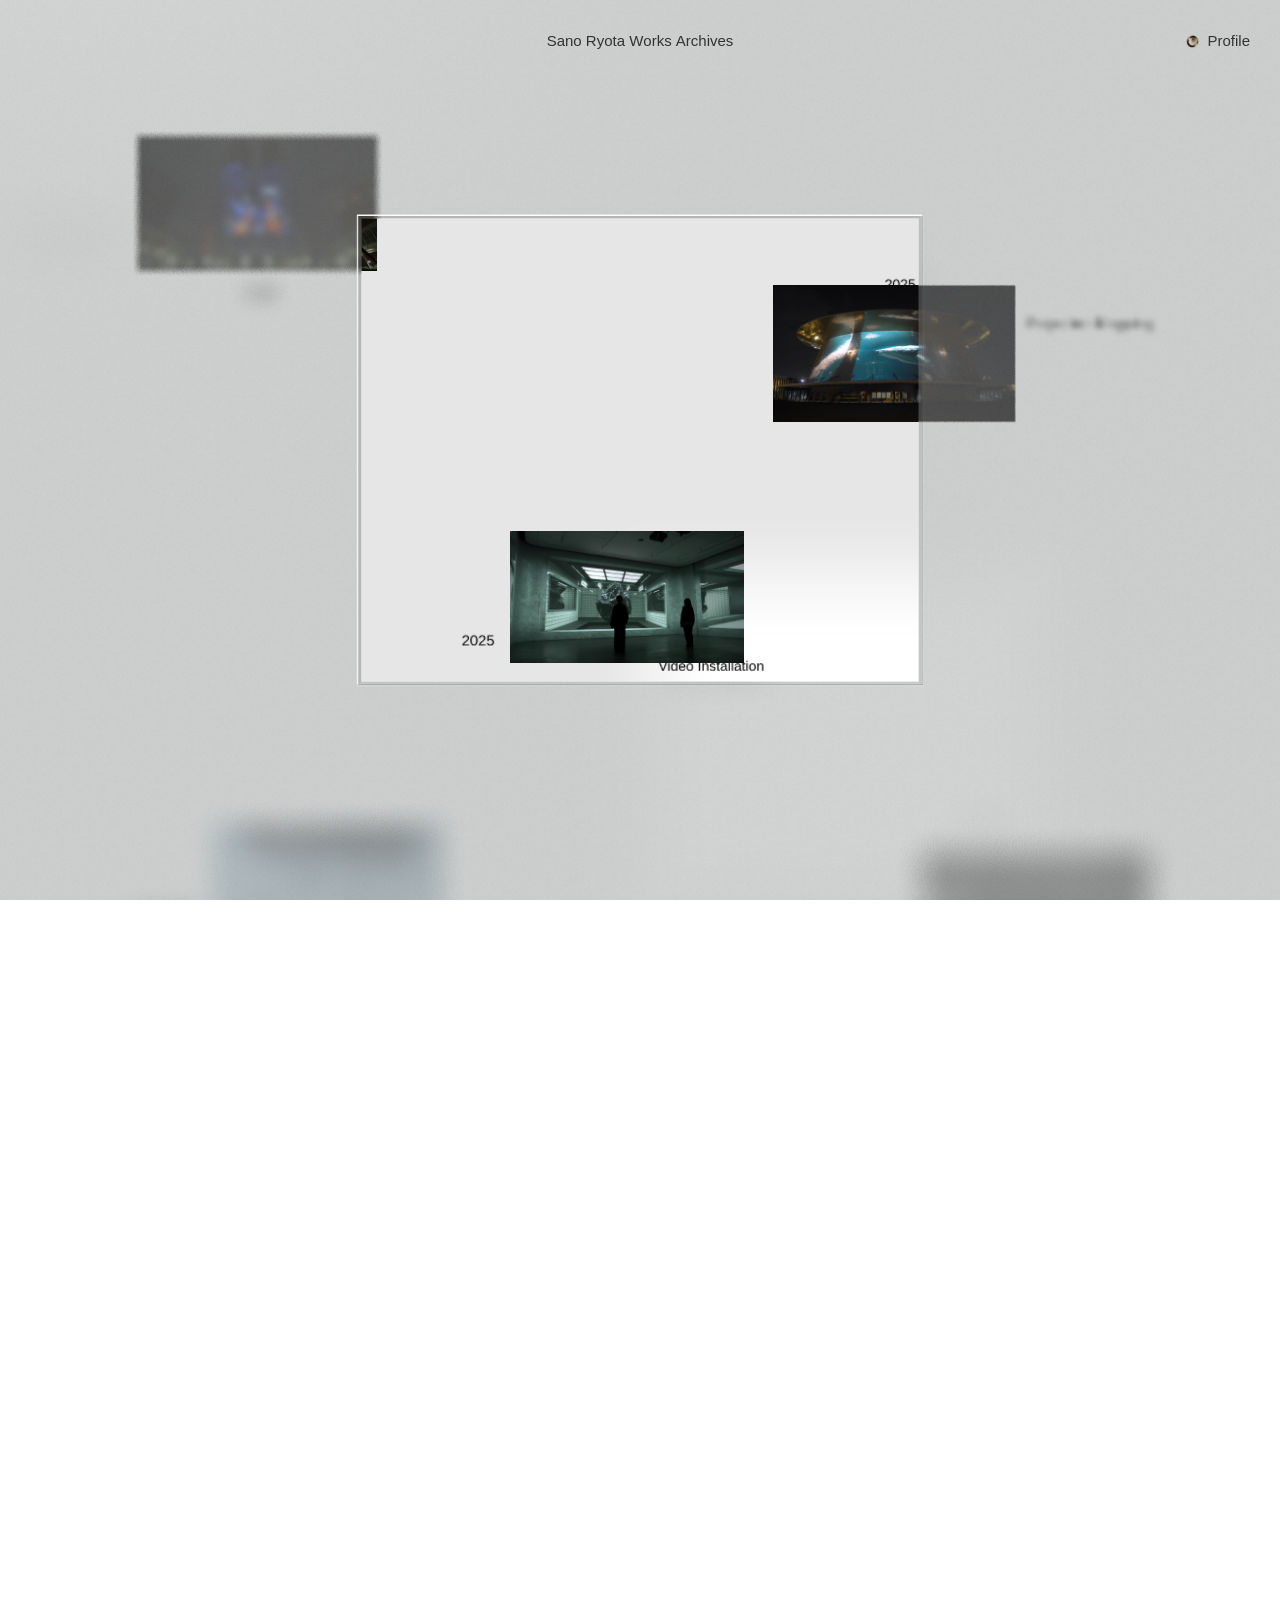
==== commit 991065c9: "lab: frosted glass experiment (Three.js) as the lab home - Thumbs, years and categories placed behin" ====
--- a/index.html
+++ b/index.html
@@ -3,225 +3,44 @@
 <head>
 <meta charset="UTF-8">
 <meta name="viewport" content="width=device-width, initial-scale=1.0">
-<!-- 公開前（home.html の間）は検索に出さない。公開時に削除 -->
+<!-- lab：検索に出さない（robots.txt ではブロックしない）・GA なし（site.js の LAB）-->
 <meta name="robots" content="noindex">
 <meta name="theme-color" content="#ffffff">
-<title>Sano Ryota Works Archives</title>
-<!-- リンク共有時のプレビュー画像（SNSはJSを読まないのでここに直書き）-->
-<meta property="og:title" content="Sano Ryota Works Archives">
-<meta property="og:image" content="https://sanoryota.com/media/site/ogp.jpg">
-<meta name="twitter:card" content="summary_large_image">
-<meta name="twitter:image" content="https://sanoryota.com/media/site/ogp.jpg">
+<title>Lab — Sano Ryota Works Archives</title>
 <link rel="icon" href="/media/site/favicon.png">
-<link rel="stylesheet" href="assets/site.css?v=202611061708">
-<script src="assets/site.js?v=202611061708"></script>
-<script>
-  /* 旧URL（#work-N / #profile）は新しいページへ転送 */
-  if(location.hash==="#profile")location.replace("profile.html");
-</script>
+<link rel="stylesheet" href="assets/site.css?v=lab1">
+<script src="assets/site.js?v=lab1"></script>
 <style>
-  /* スクロール最下部・左下のメッセージ */
-  .botmsg{display:none;position:relative;padding:24px 30px 30px;}
-  .msg-trigger{cursor:pointer;display:inline-block;border-bottom:1px solid currentColor;}
-  .msg-trigger::after{content:"✨";margin-left:.45em;border:0;animation:twinkle 1.3s steps(1,end) infinite;}
-  @keyframes twinkle{50%{opacity:.15;}}
-  .msg-reveal{display:none;max-width:680px;white-space:pre-wrap;}
-  .botmsg.no-spark .msg-trigger{display:none;}          /* キラキラOFF時はトリガーごと無し（丸出し）*/
-  .botmsg.no-spark .msg-reveal{animation:none;}
-  .botmsg.show .msg-trigger{display:none;}
-  .botmsg.show .msg-reveal{display:block;animation:reveal .8s cubic-bezier(.16,1,.3,1) both;}
-  @keyframes reveal{from{opacity:0;filter:blur(10px);transform:translateY(10px) scale(.97);}
-    to{opacity:1;filter:blur(0);transform:none;}}
-  .spark{position:absolute;pointer-events:none;will-change:transform,opacity;animation:spark 1.1s ease-out forwards;}
-  @keyframes spark{0%{opacity:0;transform:translateY(0) scale(.3) rotate(0);}
-    25%{opacity:1;}
-    100%{opacity:0;transform:translateY(-46px) scale(1.25) rotate(45deg);}}
+  /* ===== 開口部の大きさ（ここを変えると調整できる）===== */
+  :root{--aperture-w:44vw;--aperture-h:52vh;}
+  @media (max-width:760px){:root{--aperture-w:78vw;--aperture-h:42vh;}}
+  #aperture{position:fixed;left:0;top:0;width:var(--aperture-w);height:var(--aperture-h);visibility:hidden;pointer-events:none;}
 
+  #glass{position:fixed;inset:0;width:100vw;height:100vh;display:block;touch-action:pan-y;}
+  #spacer{position:relative;pointer-events:none;}
   header{position:fixed;top:0;left:0;right:0;display:flex;justify-content:space-between;align-items:flex-start;
-    padding:30px 30px;z-index:60;pointer-events:none;mix-blend-mode:difference;color:#fff;line-height:1.5;}
-  header .center{position:absolute;left:50%;top:30px;transform:translateX(-50%);pointer-events:auto;cursor:pointer;}
+    padding:30px;z-index:60;pointer-events:none;mix-blend-mode:difference;color:#fff;}
+  header .center{position:absolute;left:50%;top:30px;transform:translateX(-50%);pointer-events:auto;}
   header .right{margin-left:auto;pointer-events:auto;display:inline-flex;align-items:center;}
-  /* アイコンはヘッダー(反転合成)の外の別レイヤー。素の色のまま点滅 */
-  .favico{position:fixed;width:var(--fs);height:var(--fs);object-fit:contain;z-index:61;animation:blink 1s steps(1,end) infinite;}
+  .favico{width:var(--fs);height:var(--fs);object-fit:contain;margin-right:7px;animation:blink 1s steps(1,end) infinite;mix-blend-mode:normal;}
   @keyframes blink{50%{opacity:0;}}
-
-  /* archive : airy %-scatter */
-  #stage{position:relative;width:100%;max-width:1500px;margin:0 auto;aspect-ratio:1600/4600;}
-  .work{position:absolute;width:19%;display:block;}
-  .thumb{position:relative;width:100%;aspect-ratio:16/9;overflow:hidden;background:#0c0c0c;}
-  .thumb img{width:100%;height:100%;object-fit:cover;}
-  .thumb::after{content:"";position:absolute;inset:0;background:#000;opacity:0;transition:opacity .25s ease;}
-  .work:hover .thumb::after{opacity:1;}                 /* hover = 黒 */
-  .label{position:absolute;line-height:1;white-space:nowrap;--p:50%;}
-  /* サムネ端からの距離は四辺とも 8px。上ラベルはディセンダー分だけ持ち上げる */
-  .label.e-top{bottom:calc(100% + 8px);left:var(--p);padding-bottom:.16em;}
-  .label.e-bottom{top:calc(100% + 8px);left:var(--p);}
-  .label.e-left{right:calc(100% + 8px);top:var(--p);}
-  .label.e-right{left:calc(100% + 8px);top:var(--p);}
-  /* トロフィー：作品ごとの歪んだループ(t-roam-i)に沿って一定速度で滑らかに進む */
-  .label.trophy{white-space:normal;will-change:left,top;}
-
-  @media (max-width:760px){
-    header{padding:16px 18px;}
-    header .center{position:static;transform:none;max-width:58%;}
-    #stage{aspect-ratio:auto !important;max-width:none;padding:132px 20px 90px;}
-    /* 横位置はJSが --mleft に入れたランダム値（モバイルのみ適用）*/
-    .work{position:relative !important;left:auto !important;top:auto !important;width:54% !important;margin:0 0 108px var(--mleft,0) !important;}
-    .label.e-left,.label.e-right{white-space:normal;max-width:22vw;}
-    .botmsg{padding:16px 18px 26px;}
-  }
-  @media (prefers-reduced-motion:reduce){
-    .spark{display:none !important;}
-  }
+  .botmsg{position:relative;z-index:10;padding:24px 30px 30px;pointer-events:none;}
+  /* キーボード用のリンク（見た目は3Dの枠で示す。読み上げにも使う）*/
+  #links a{position:fixed;left:-9999px;top:0;}
+  @media (max-width:760px){header{padding:16px 18px;}header .center{position:static;transform:none;max-width:58%;}.botmsg{padding:16px 18px 26px;}}
+  @media (prefers-reduced-motion:reduce){.favico{animation:none;}}
 </style>
 </head>
 <body>
-
+<canvas id="glass" aria-hidden="true"></canvas>
+<div id="aperture"></div>
 <header>
-  <a class="center" id="hTitle" data-home href="./" onclick="event.preventDefault();window.scrollTo({top:0,behavior:'smooth'})"></a>
-  <a class="right" id="hProfile" href="profile.html"></a>
+  <a class="center" id="hTitle" data-home href="./"></a>
+  <a class="right" href="profile.html"><img class="favico" src="/media/site/favicon.png" alt=""><span id="hProfile"></span></a>
 </header>
-<img class="favico" id="favicoTop" src="/media/site/favicon.png" alt="">
-
-<main><div id="stage"></div></main>
-<footer class="botmsg" id="botmsg">
-  <span class="msg-trigger" id="msgTrigger" role="button" tabindex="0" onclick="showMessage()" onkeydown="if(event.key==='Enter'||event.key===' '){event.preventDefault();showMessage();}">Watch Message from Ryota Sano</span>
-  <div class="msg-reveal" id="bottomMsg"></div>
-</footer>
-
-<script>
-/* ===== 配置（12作品ぶんの散らばり。13作品目以降は同じパターンを下へ繰り返す）===== */
-const layout=[
- {x:12,top:3}, {x:60,top:7}, {x:34,top:15},{x:6, top:23},
- {x:64,top:25},{x:28,top:34},{x:56,top:42},{x:10,top:48},
- {x:40,top:56},{x:66,top:62},{x:18,top:71},{x:46,top:80},
-];
-const WORK_W=19, MWORK_W=54, M_SIDE=16;   /* PC/スマホの作品幅(%)・スマホで左右ラベルに要る余白(%) CSSと一致させる */
-const rnd=(a,b)=>+(a+Math.random()*(b-a)).toFixed(1);
-/* 散らばりはそのまま、作品帯を左右中央に揃える */
-const X_SHIFT=((100-Math.max(...layout.map(L=>L.x+WORK_W)))-Math.min(...layout.map(L=>L.x)))/2;
-
-/* 作品ごとのランダム要素（ラベル位置・揺らぎ・スマホ横位置・トロフィー軌道）*/
-function randomize(i){
-  const L=layout[i%layout.length], left=L.x+X_SHIFT;
-  /* 年とカテゴリは別の辺。画面端の作品では外側の辺を避けて見切れを防ぐ */
-  let allow=["top","bottom","left","right"];
-  if(left<14) allow=allow.filter(e=>e!=="left");
-  if(left+WORK_W>86) allow=allow.filter(e=>e!=="right");
-  const pk=()=>allow[Math.floor(Math.random()*allow.length)];
-  const e1=pk(); let e2; do{e2=pk();}while(e2===e1);
-  const pp=()=>Math.round(16+Math.random()*58);   /* 辺上の位置 16〜74% */
-  const yr={e:e1,p:pp()}, ca={e:e2,p:pp()};
-  /* スマホ：サイドにラベルが付く作品はその側に余白を確保 */
-  let lo=2, hi=100-MWORK_W-2;
-  if(e1==="left"||e2==="left")   lo=Math.max(lo,M_SIDE);
-  if(e1==="right"||e2==="right") hi=Math.min(hi,100-MWORK_W-M_SIDE);
-  /* トロフィー：歪んだ閉ループを生成（円ではなく各々違う形）*/
-  const N=14, start=Math.random()*Math.PI*2, dir=Math.random()<.5?1:-1;
-  const rx=rnd(54,74), ry=rnd(60,84), wob=rnd(0.06,0.16), wph=Math.random()*Math.PI*2, wn=2+Math.floor(Math.random()*2);
-  const pts=[];
-  for(let k=0;k<N;k++){
-    const ang=start+dir*(k/N)*Math.PI*2, m=1+wob*Math.sin(wn*ang+wph);
-    pts.push([+(50+Math.cos(ang)*rx*m).toFixed(1), +(50+Math.sin(ang)*ry*m).toFixed(1)]);
-  }
-  return {yr,ca,dx:rnd(-6,6),dy:rnd(-0.7,1.4),mleft:+(lo+Math.random()*(hi-lo)).toFixed(1),
-    trophy:{pts,dur:rnd(3.5,6),delay:rnd(-6,0)}};
-}
-function injectTrophyKeyframes(cfg){
-  let css="";
-  cfg.forEach((c,i)=>{
-    const P=c.trophy.pts;let frames="";
-    for(let k=0;k<=P.length;k++){const p=P[k%P.length];frames+=`${(k/P.length*100).toFixed(1)}%{left:${p[0]}%;top:${p[1]}%;}`;}
-    css+=`@keyframes t-roam-${i}{${frames}}`;
-  });
-  let s=document.getElementById("trophyKeys");
-  if(!s){s=document.createElement("style");s.id="trophyKeys";document.head.appendChild(s);}
-  s.textContent=css;
-}
-
-function buildArchive(site,works){
-  const stage=document.getElementById("stage");
-  const pages=Math.max(1,Math.ceil(works.length/layout.length));
-  stage.style.aspectRatio=`1600/${4600*pages}`;
-  const cfg=works.map((_,i)=>randomize(i));
-  injectTrophyKeyframes(cfg);
-  const tSpeed=parseFloat(site.trophy_speed)||1;   /* 大きいほど速い */
-  stage.innerHTML="";
-  works.forEach((w,i)=>{
-    const L=layout[i%layout.length], c=cfg[i], k=Math.floor(i/layout.length);
-    const el=document.createElement("a");el.className="work";el.href=workURL(w);
-    el.style.left=(L.x+X_SHIFT+c.dx)+"%";
-    el.style.top=((Math.max(3,L.top+c.dy)+100*k)/pages)+"%";   /* 上はヘッダーに被らないよう最低3% */
-    el.style.setProperty("--mleft",c.mleft+"%");
-    el.setAttribute("aria-label",w.title||"");
-    const thumb=asset(w.thumb);
-    const award=w.award;
-    el.innerHTML=
-      `<div class="thumb">${thumb?`<img src="${esc(thumb)}" alt="${esc(w.title)}" loading="lazy">`:""}</div>`+
-      `<span class="label year e-${c.yr.e}" style="--p:${c.yr.p}%">${esc(w.year)}</span>`+
-      `<span class="label cat e-${c.ca.e}" style="--p:${c.ca.p}%">${esc(w.category)}</span>`+
-      (award?`<span class="label trophy emoji" style="animation:t-roam-${i} ${(c.trophy.dur/tSpeed).toFixed(2)}s linear infinite;animation-delay:${(c.trophy.delay/tSpeed).toFixed(2)}s" title="${esc(award)}">🏆</span>`:"");
-    stage.appendChild(el);
-  });
-}
-
-function buildHeader(site,profile){
-  document.getElementById("hTitle").textContent=site.title||"";
-  document.getElementById("hProfile").textContent=profile.label||"Profile";
-  setTitle(site.title);
-  const fb=document.getElementById("botmsg");
-  document.getElementById("bottomMsg").textContent=site.message||"";
-  fb.style.display=site.message?"block":"none";            /* メッセージが有る時だけ表示 */
-  fb.classList.toggle("no-spark",!site.message_sparkle);
-  if(!site.message_sparkle)fb.classList.add("show");       /* OFFはトリガー無しで丸出し */
-  placeFavico();
-}
-
-let SPARKLE=true;
-function showMessage(){
-  const f=document.getElementById("botmsg");
-  f.classList.add("show");
-  if(!SPARKLE)return;
-  for(let i=0;i<18;i++){
-    const s=document.createElement("span");s.className="spark emoji";s.textContent="✨";
-    s.style.left=(20+Math.random()*300)+"px";
-    s.style.top=(16+Math.random()*52)+"px";
-    s.style.fontSize=(9+Math.random()*15)+"px";
-    s.style.animationDelay=(Math.random()*0.55).toFixed(2)+"s";
-    f.appendChild(s);
-    setTimeout(()=>s.remove(),2200);
-  }
-}
-/* 点滅アイコンを「Profile here」の直前に配置 */
-function placeFavico(){
-  const t=document.getElementById("hProfile"),ic=document.getElementById("favicoTop");
-  const r=t.getBoundingClientRect();
-  ic.style.top=(r.top+r.height*0.5-ic.offsetHeight/2)+"px";
-  ic.style.left=(r.left-ic.offsetWidth-7)+"px";
-}
-window.addEventListener("resize",placeFavico);
-window.addEventListener("load",placeFavico);
-
-/* ===== boot ===== */
-onContent(["site","works","profile"],([site,data,profile],first)=>{
-  const works=data.works||[];
-  /* 旧URL #work-N → 作品ページ */
-  const m=first&&location.hash.match(/^#work-(\d+)$/);
-  if(m&&works[+m[1]-1]){location.replace(workURL(works[+m[1]-1]));return;}
-  SPARKLE=!!site.message_sparkle;
-  buildArchive(site,works);
-  buildHeader(site,profile);
-});
-
-/* GA4: 最下部のメッセージ枠が表示されたら scroll_bottom を1回だけ */
-(function(){
-  const t=document.getElementById("botmsg");
-  if(!("IntersectionObserver" in window))return;
-  const io=new IntersectionObserver(es=>{
-    if(es.some(e=>e.isIntersecting)){gaEv("scroll_bottom");io.disconnect();}
-  });
-  io.observe(t);
-})();
-</script>
+<nav id="links" aria-label="Works"></nav>
+<div id="spacer"></div>
+<footer class="botmsg" id="botmsg" hidden><span></span></footer>
+<script type="module" src="assets/glass.js?v=lab1"></script>
 </body>
 </html>
